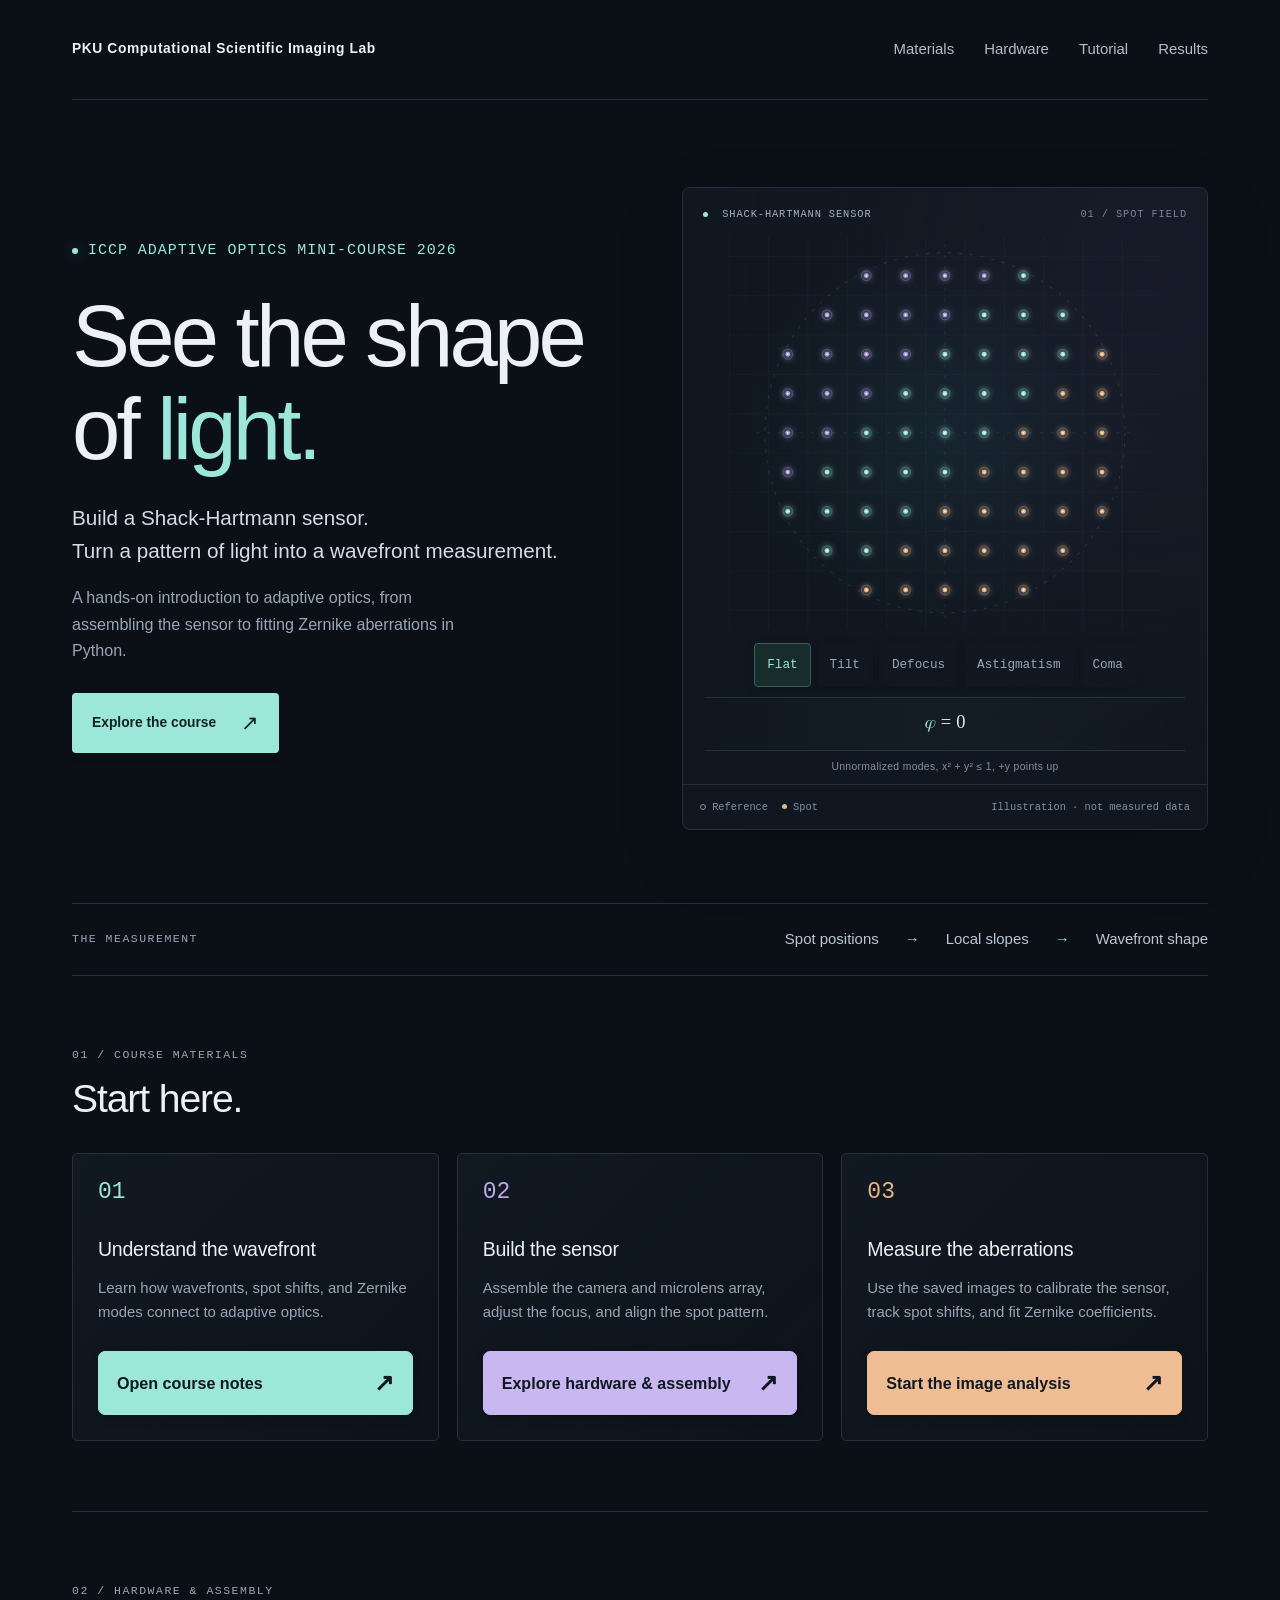
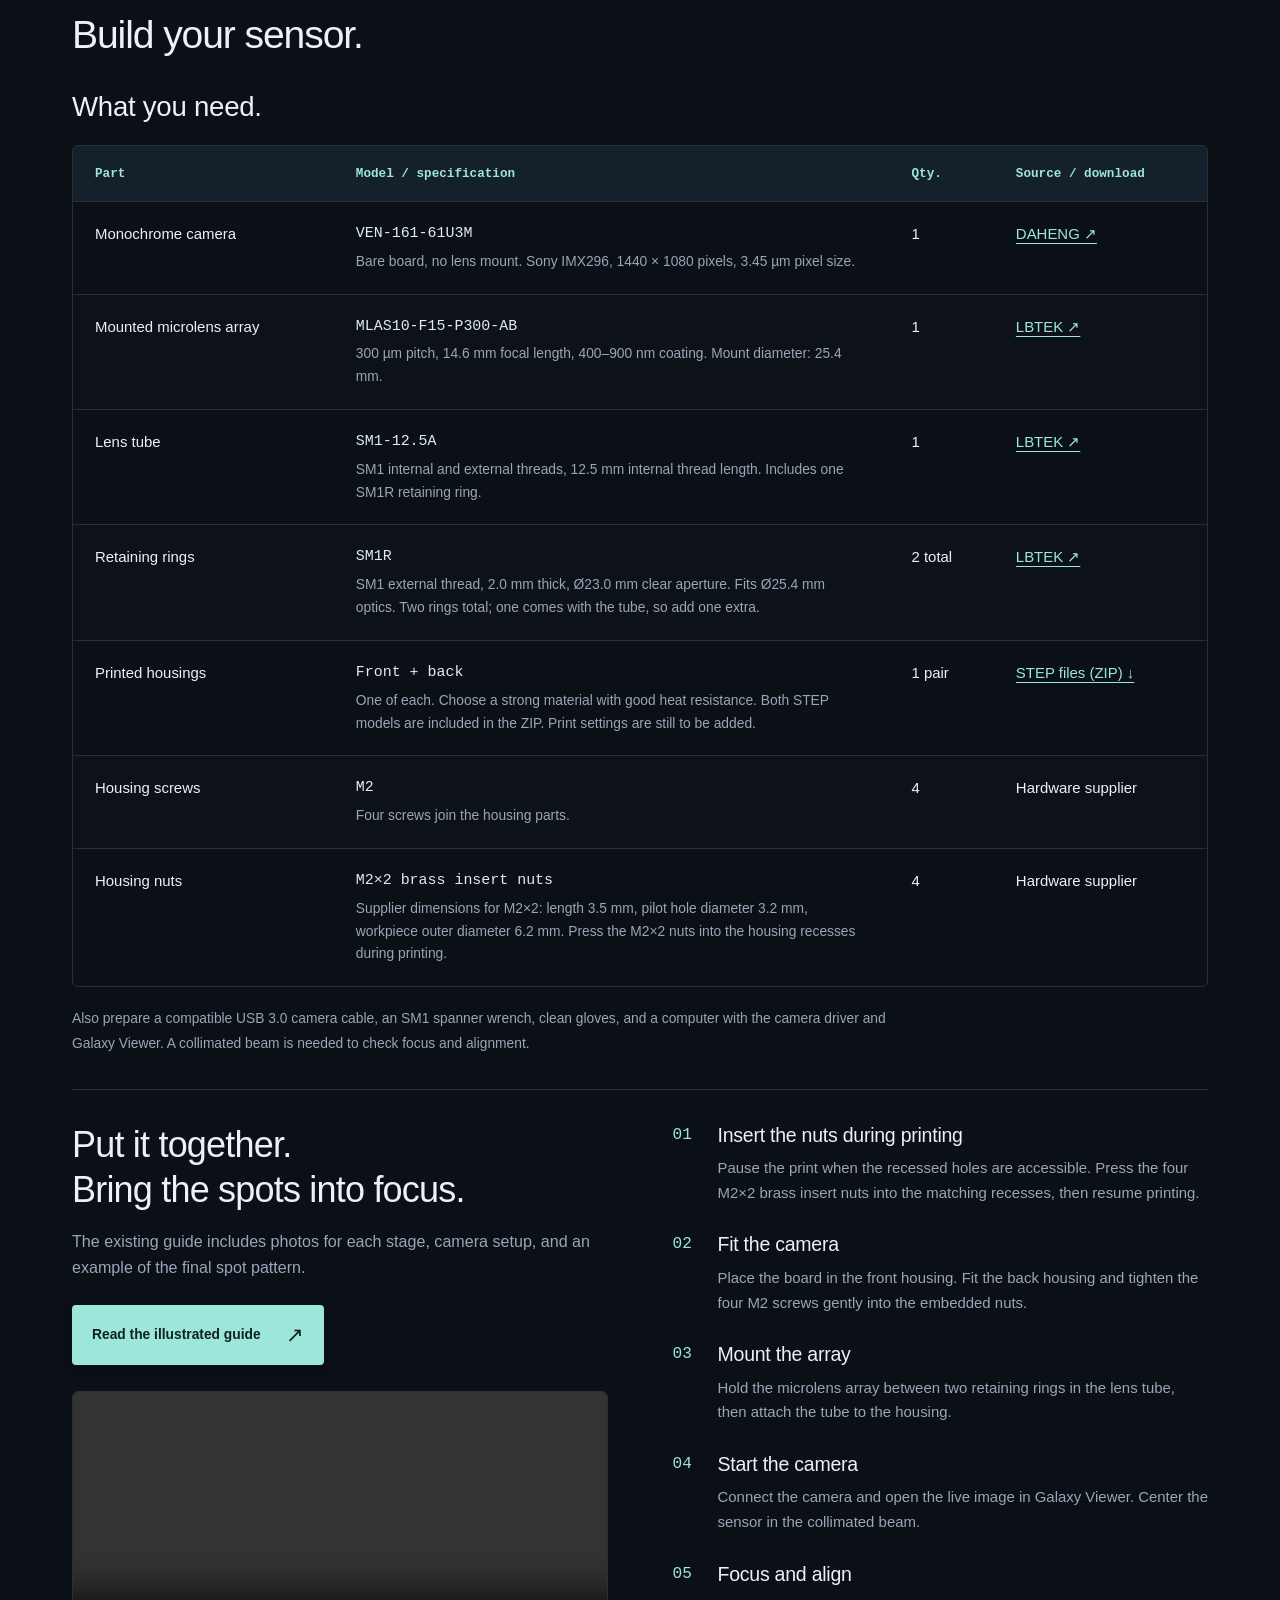
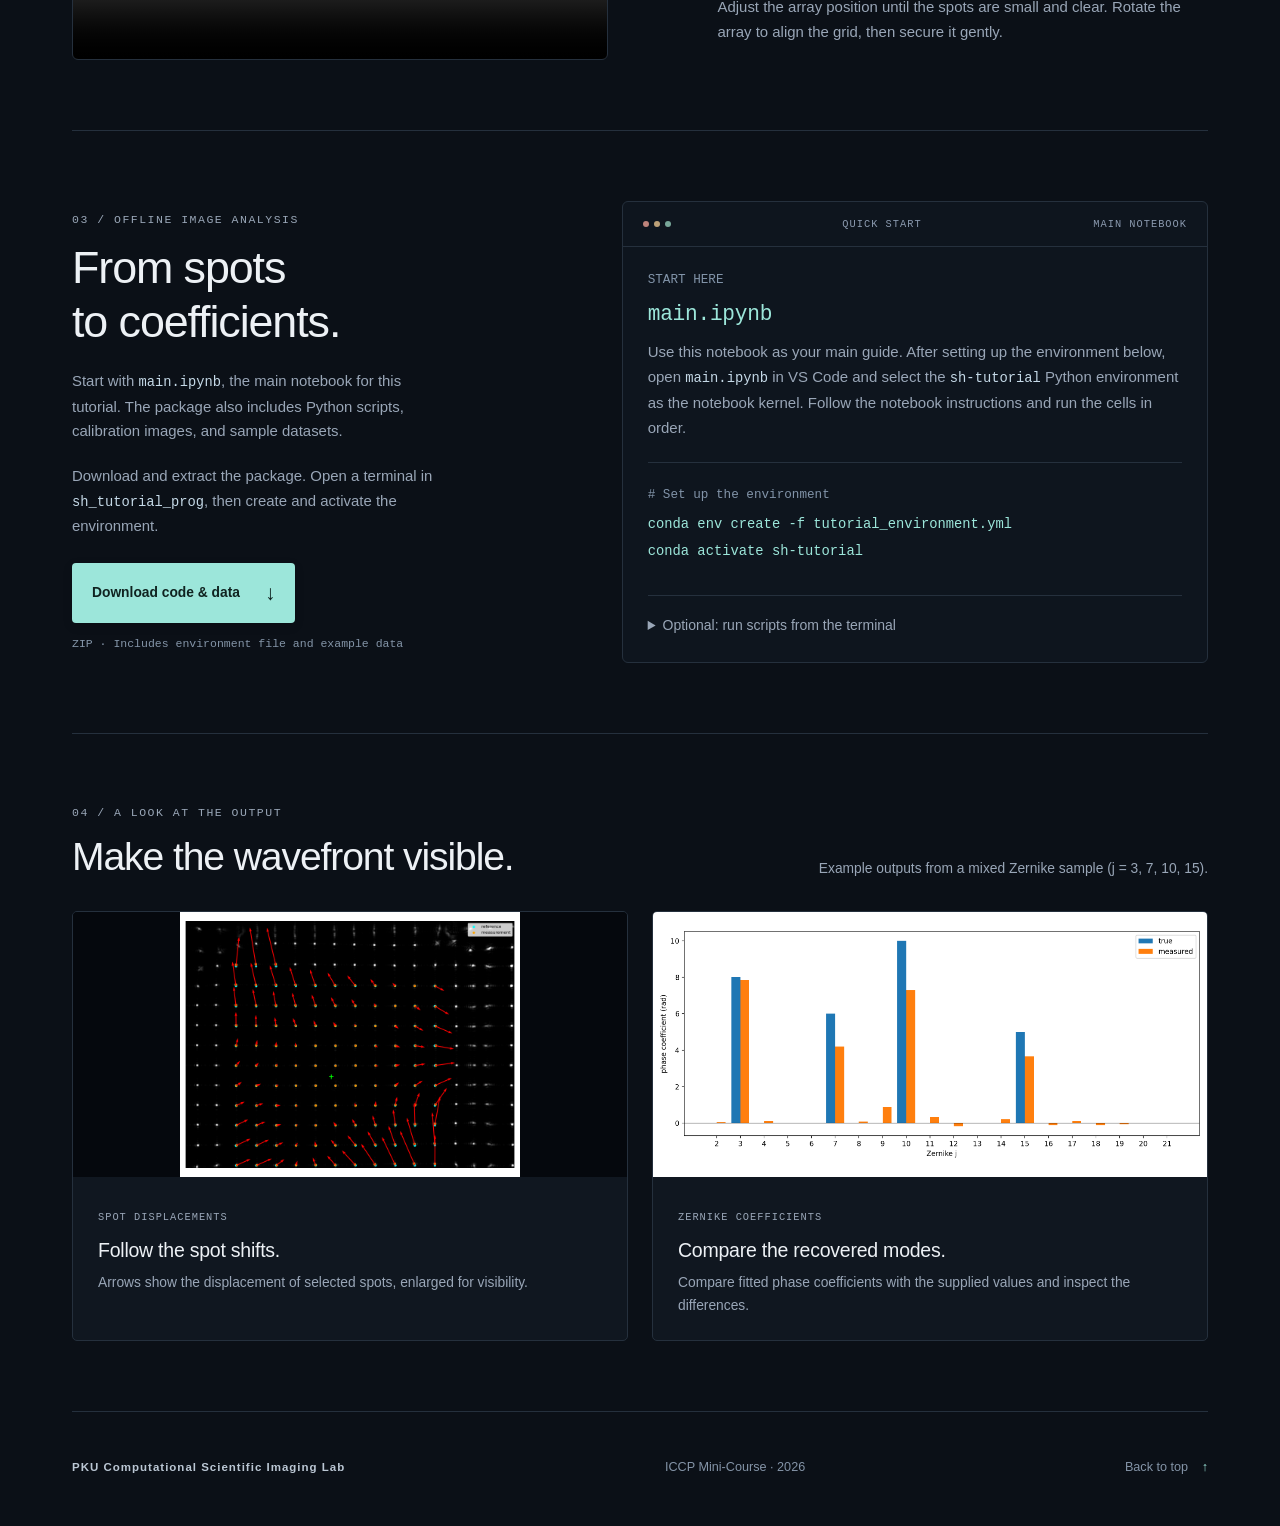
==== index.html @ 973e0f13 "Remove materials subtitle and card category labels" ====
<!doctype html>
<html lang="en">
<head>
  <meta charset="utf-8">
  <meta name="viewport" content="width=device-width, initial-scale=1">
  <meta name="description" content="Build a Shack-Hartmann sensor and learn to measure wavefront aberrations. Course notes, an assembly guide, and an offline Python tutorial for ICCP 2026.">
  <meta name="theme-color" content="#0b1017">
  <title>Adaptive Optics · ICCP Mini-Course 2026</title>
  <link rel="stylesheet" href="assets/style.css?v=20260923-notebook-first">
  <script src="assets/site.js" defer></script>
</head>
<body>
  <a class="skip-link" href="#main">Skip to content</a>
  <div class="page-shell">
    <header class="site-header">
      <a class="brand lab-brand" href="https://ai4scientificimaging.org/" target="_blank" rel="noopener" aria-label="PKU Computational Scientific Imaging Lab website"><span class="brand-name">PKU Computational Scientific Imaging Lab</span></a>
      <nav aria-label="Main navigation"><a href="#materials">Materials</a><a href="#hardware">Hardware</a><a href="#tutorial">Tutorial</a><a href="#results">Results</a></nav>
    </header>

    <main id="main">
      <section class="hero" aria-labelledby="hero-title">
        <div class="hero-copy">
          <p class="eyebrow"><span class="status-dot"></span> ICCP ADAPTIVE OPTICS MINI-COURSE 2026</p>
          <h1 id="hero-title">See the shape<br>of <span>light.</span></h1>
          <p class="hero-description">Build a Shack-Hartmann sensor.<br>Turn a pattern of light into a wavefront measurement.</p>
          <p class="hero-detail">A hands-on introduction to adaptive optics, from assembling the sensor to fitting Zernike aberrations in Python.</p>
          <div class="hero-actions"><a class="button primary" href="#materials">Explore the course <span aria-hidden="true">↗</span></a></div>
        </div>

        <figure class="sensor-panel">
          <div class="panel-top"><span><i class="tiny-dot"></i> SHACK-HARTMANN SENSOR</span><span class="panel-id">01 / SPOT FIELD</span></div>
          <svg id="spot-field" viewBox="0 0 480 390" role="img" aria-labelledby="field-title field-desc">
            <title id="field-title">Illustration of a Shack-Hartmann spot pattern</title>
            <desc id="field-desc">A regular reference grid with colored spots. Select a wavefront mode to see an illustrative change in spot position.</desc>
            <defs>
              <pattern id="grid" width="36" height="36" patternUnits="userSpaceOnUse" x="78" y="33"><path d="M 36 0 L 0 0 0 36" fill="none" stroke="#7f92b0" stroke-opacity=".08"/></pattern>
              <radialGradient id="field-glow"><stop stop-color="#29787c" stop-opacity=".13"/><stop offset="1" stop-color="#29787c" stop-opacity="0"/></radialGradient>
              <filter id="spot-glow" x="-200%" y="-200%" width="500%" height="500%"><feGaussianBlur stdDeviation="2.7"/></filter>
            </defs>
            <rect x="42" y="15" width="396" height="360" fill="url(#grid)"/>
            <ellipse cx="240" cy="195" rx="195" ry="180" fill="url(#field-glow)"/>
            <circle cx="240" cy="195" r="165" fill="none" stroke="#91a6bb" stroke-opacity=".16" stroke-dasharray="3 7"/>
            <path d="M 240 22 V 368 M 67 195 H 413" stroke="#91a6bb" stroke-opacity=".13" stroke-dasharray="3 7"/>
            <g id="reference-spots"></g><g id="measured-spots"></g>
          </svg>
          <noscript><p class="no-script">Enable JavaScript to explore the illustrated spot patterns.</p></noscript>
          <div class="sensor-controls" role="group" aria-label="Illustrated wavefront mode">
            <button type="button" data-mode="flat" aria-pressed="true">Flat</button>
            <button type="button" data-mode="tilt" aria-pressed="false">Tilt</button>
            <button type="button" data-mode="defocus" aria-pressed="false">Defocus</button>
            <button type="button" data-mode="astigmatism" aria-pressed="false">Astigmatism</button>
            <button type="button" data-mode="coma" aria-pressed="false">Coma</button>
          </div>
          <div id="mode-description" class="mode-description" aria-live="polite"><math xmlns="http://www.w3.org/1998/Math/MathML" display="block" aria-label="φ = 0"><mrow><mi class="equation-symbol">φ</mi><mo>=</mo><mn>0</mn></mrow></math></div>
          <p class="mode-convention">Unnormalized modes, x² + y² ≤ 1, +y points up</p>
          <figcaption><span><i class="legend-ring"></i> Reference <i class="legend-spot"></i> Spot</span><span>Illustration · not measured data</span></figcaption>
        </figure>
      </section>

      <div class="principle-strip"><span class="eyebrow">THE MEASUREMENT</span><p>Spot positions <span aria-hidden="true">→</span> Local slopes <span aria-hidden="true">→</span> Wavefront shape</p></div>

      <section class="section" id="materials" aria-labelledby="materials-title">
        <div class="section-heading"><div><p class="eyebrow">01 / COURSE MATERIALS</p><h2 id="materials-title">Start here.</h2></div></div>
        <div class="material-grid">
          <article class="material-card"><div class="card-top"><span class="step-number">01</span></div><h3>Understand the wavefront</h3><p>Learn how wavefronts, spot shifts, and Zernike modes connect to adaptive optics.</p><a class="card-link" href="Hartmann%20Sensor%20Course%20Notes.pdf" target="_blank" rel="noopener">Open course notes <span aria-hidden="true">↗</span></a></article>
          <article class="material-card"><div class="card-top"><span class="step-number">02</span></div><h3>Build the sensor</h3><p>Assemble the camera and microlens array, adjust the focus, and align the spot pattern.</p><a class="card-link" href="#hardware">Explore hardware &amp; assembly <span aria-hidden="true">↗</span></a></article>
          <article class="material-card"><div class="card-top"><span class="step-number">03</span></div><h3>Measure the aberrations</h3><p>Use the saved images to calibrate the sensor, track spot shifts, and fit Zernike coefficients.</p><a class="card-link" href="#tutorial">Start the image analysis <span aria-hidden="true">↗</span></a></article>
        </div>
      </section>

      <section class="section hardware-section" id="hardware" aria-labelledby="hardware-title">
        <div class="section-heading"><div><p class="eyebrow">02 / HARDWARE &amp; ASSEMBLY</p><h2 id="hardware-title">Build your sensor.</h2></div></div>

      <section class="hardware-subsection" id="parts" aria-labelledby="parts-title">
        <div class="section-heading"><div><h3 id="parts-title">What you need.</h3></div></div>
        <div class="parts-table-wrap" role="region" aria-label="Sensor parts list" tabindex="0">
          <table class="parts-table">
            <thead><tr><th scope="col">Part</th><th scope="col">Model / specification</th><th scope="col">Qty.</th><th scope="col">Source / download</th></tr></thead>
            <tbody>
              <tr><th scope="row">Monochrome camera</th><td><strong>VEN-161-61U3M</strong><span>Bare board, no lens mount. Sony IMX296, 1440 × 1080 pixels, 3.45 µm pixel size.</span></td><td>1</td><td><a href="https://en.daheng-imaging.com/show-93-2117-1.html" target="_blank" rel="noopener">DAHENG ↗</a></td></tr>
              <tr><th scope="row">Mounted microlens array</th><td><strong>MLAS10-F15-P300-AB</strong><span>300 µm pitch, 14.6 mm focal length, 400–900 nm coating. Mount diameter: 25.4 mm.</span></td><td>1</td><td><a href="https://en.lbtek.com/product/378" target="_blank" rel="noopener">LBTEK ↗</a></td></tr>
              <tr><th scope="row">Lens tube</th><td><strong>SM1-12.5A</strong><span>SM1 internal and external threads, 12.5 mm internal thread length. Includes one SM1R retaining ring.</span></td><td>1</td><td><a href="https://en.lbtek.com/product/221" target="_blank" rel="noopener">LBTEK ↗</a></td></tr>
              <tr><th scope="row">Retaining rings</th><td><strong>SM1R</strong><span>SM1 external thread, 2.0 mm thick, Ø23.0 mm clear aperture. Fits Ø25.4 mm optics. Two rings total; one comes with the tube, so add one extra.</span></td><td>2 total</td><td><a href="https://en.lbtek.com/product/135#SM1R" target="_blank" rel="noopener">LBTEK ↗</a></td></tr>
              <tr id="printed-parts"><th scope="row">Printed housings</th><td><strong>Front + back</strong><span>One of each. Choose a strong material with good heat resistance. Both STEP models are included in the ZIP. Print settings are still to be added.</span></td><td>1 pair</td><td><a href="downloads/camera-housing-step.zip" download>STEP files (ZIP) ↓</a></td></tr>
              <tr><th scope="row">Housing screws</th><td><strong>M2</strong><span>Four screws join the housing parts.</span></td><td>4</td><td>Hardware supplier</td></tr>
              <tr><th scope="row">Housing nuts</th><td><strong>M2×2 brass insert nuts</strong><span>Supplier dimensions for M2×2: length 3.5 mm, pilot hole diameter 3.2 mm, workpiece outer diameter 6.2 mm. Press the M2×2 nuts into the housing recesses during printing.</span></td><td>4</td><td>Hardware supplier</td></tr>
            </tbody>
          </table>
        </div>
        <p class="hardware-note">Also prepare a compatible USB 3.0 camera cable, an SM1 spanner wrench, clean gloves, and a computer with the camera driver and Galaxy Viewer. A collimated beam is needed to check focus and alignment.</p>
      </section>

<section class="hardware-subsection assembly-section" id="assembly" aria-labelledby="assembly-title">
        <div><h3 id="assembly-title">Put it together.<br>Bring the spots into focus.</h3><p class="hardware-lead">The existing guide includes photos for each stage, camera setup, and an example of the final spot pattern.</p><a class="button primary" href="Assembly%20Guide%20for%20the%20Hartmann%20Sensor.pdf" target="_blank" rel="noopener">Read the illustrated guide <span aria-hidden="true">↗</span></a>
          <figure class="assembly-video">
            <video controls playsinline preload="metadata" aria-label="Camera housing assembly video">
              <source src="assets/assembly.mp4" type="video/mp4">
              Your browser does not support embedded video.
            </video>
          </figure>
        </div>
        <ol class="assembly-steps">
          <li><h4>Insert the nuts during printing</h4><p>Pause the print when the recessed holes are accessible. Press the four M2×2 brass insert nuts into the matching recesses, then resume printing.</p></li>
          <li><h4>Fit the camera</h4><p>Place the board in the front housing. Fit the back housing and tighten the four M2 screws gently into the embedded nuts.</p></li>
          <li><h4>Mount the array</h4><p>Hold the microlens array between two retaining rings in the lens tube, then attach the tube to the housing.</p></li>
          <li><h4>Start the camera</h4><p>Connect the camera and open the live image in Galaxy Viewer. Center the sensor in the collimated beam.</p></li>
          <li><h4>Focus and align</h4><p>Adjust the array position until the spots are small and clear. Rotate the array to align the grid, then secure it gently.</p></li>
        </ol>
      </section>
      </section>

      <section class="section tutorial-section" id="tutorial" aria-labelledby="tutorial-title">
        <div class="tutorial-copy"><p class="eyebrow">03 / OFFLINE IMAGE ANALYSIS</p><h2 id="tutorial-title">From spots<br>to coefficients.</h2><p>Start with <code>main.ipynb</code>, the main notebook for this tutorial. The package also includes Python scripts, calibration images, and sample datasets.</p><p>Download and extract the package. Open a terminal in <code>sh_tutorial_prog</code>, then create and activate the environment.</p><a class="button primary" href="downloads/sh-tutorial.zip" download>Download code &amp; data <span aria-hidden="true">↓</span></a><p class="download-note">ZIP · Includes environment file and example data</p></div>
        <div class="terminal">
          <div class="terminal-header"><span class="terminal-dots" aria-hidden="true"><i></i><i></i><i></i></span><span>QUICK START</span><span>MAIN NOTEBOOK</span></div>
          <div class="terminal-body">
            <div class="notebook-start"><p class="code-comment">START HERE</p><h3><code>main.ipynb</code></h3><p>Use this notebook as your main guide. After setting up the environment below, open <code>main.ipynb</code> in VS Code and select the <code>sh-tutorial</code> Python environment as the notebook kernel. Follow the notebook instructions and run the cells in order.</p></div>
            <p class="code-comment"># Set up the environment</p><pre><code>conda env create -f tutorial_environment.yml
conda activate sh-tutorial</code></pre>
            <details class="script-alternative"><summary>Optional: run scripts from the terminal</summary><p class="code-comment"># Calibrate the sensor</p><pre><code>python calibration.py</code></pre><p class="code-comment"># Analyze the first dataset</p><pre><code>python analyze_zernike.py --group first_10_zernike</code></pre></details>
          </div>
        </div>
      </section>

      <section class="section" id="results" aria-labelledby="results-title">
        <div class="section-heading"><div><p class="eyebrow">04 / A LOOK AT THE OUTPUT</p><h2 id="results-title">Make the wavefront visible.</h2></div><p>Example outputs from a mixed Zernike sample (j = 3, 7, 10, 15).</p></div>
        <div class="result-grid">
          <a class="result-card" href="sh_tutorial_prog/results/zernike_mixed_zernike_20260709_110737/sample_02_j03+j07+j10+j15/spot_displacements_gate.png" target="_blank" rel="noopener" aria-label="Open full-size mixed Zernike spot displacement plot"><figure><div class="result-image"><img src="sh_tutorial_prog/results/zernike_mixed_zernike_20260709_110737/sample_02_j03+j07+j10+j15/spot_displacements_gate.png" alt="Mixed Zernike sample (j = 3, 7, 10, 15) with reference and measured spot positions and displacement arrows" width="1800" height="1400" loading="lazy"></div><figcaption><span class="file-tag">SPOT DISPLACEMENTS</span><h3>Follow the spot shifts.</h3><p>Arrows show the displacement of selected spots, enlarged for visibility.</p></figcaption></figure></a>
          <a class="result-card" href="sh_tutorial_prog/results/zernike_mixed_zernike_20260709_110737/sample_02_j03+j07+j10+j15/true_vs_measured_zernike.png" target="_blank" rel="noopener" aria-label="Open full-size Zernike coefficient comparison"><figure><div class="result-image"><img class="coefficient-image" src="sh_tutorial_prog/results/zernike_mixed_zernike_20260709_110737/sample_02_j03+j07+j10+j15/true_vs_measured_zernike.png" alt="Bar chart comparing the true and measured phase coefficients for the mixed Zernike sample (j = 3, 7, 10, 15)" loading="lazy"></div><figcaption><span class="file-tag">ZERNIKE COEFFICIENTS</span><h3>Compare the recovered modes.</h3><p>Compare fitted phase coefficients with the supplied values and inspect the differences.</p></figcaption></figure></a>
        </div>
      </section>
    </main>
    <footer><a class="brand footer-brand" href="https://ai4scientificimaging.org/" target="_blank" rel="noopener">PKU Computational Scientific Imaging Lab</a><p>ICCP Mini-Course · 2026</p><a href="#main">Back to top <span aria-hidden="true">↑</span></a></footer>
  </div>
</body>
</html>
---- assets/style.css ----
@charset "UTF-8";
:root{color-scheme:dark;--bg:#0b1017;--panel:#101720;--text:#edf1f5;--muted:#99a6b7;--line:#25303d;--accent:#9ce6da;--warm:#e7b284;--mono:Consolas,"Liberation Mono",monospace}
*{box-sizing:border-box}html{scroll-behavior:smooth;scroll-padding-top:30px}body{margin:0;background:var(--bg);color:var(--text);font-family:Inter,"Segoe UI",Arial,sans-serif;font-size:17.25px;line-height:1.65;-webkit-font-smoothing:antialiased}a{color:inherit;text-decoration:none}button{font:inherit}a,button{-webkit-tap-highlight-color:transparent}a:focus-visible,button:focus-visible{outline:2px solid var(--accent);outline-offset:6px}a:hover{color:var(--accent)}p,h1,h2,h3,figure{margin:0}img{display:block;max-width:100%}.page-shell{max-width:1220px;padding:0 42px;margin:auto}.skip-link{position:absolute;top:-90px;left:20px;background:var(--accent);color:var(--bg);padding:10px 18px;z-index:10}.skip-link:focus{top:10px}.site-header{min-height:100px;display:flex;align-items:center;justify-content:space-between;border-bottom:1px solid var(--line);gap:25px}.brand{display:inline-flex;gap:12px;align-items:center;font-size:13.8px;font-weight:650;letter-spacing:1.5px}.brand-mark{font-size:33.35px;line-height:1;color:var(--accent);font-weight:400}.brand-year{color:var(--muted);font-weight:400}.site-header nav{display:flex;gap:30px;font-size:14.95px;color:#b4becb}.hero{display:grid;grid-template-columns:1.05fr 1fr;align-items:center;gap:58px;padding:87px 0 73px}.eyebrow{font:11.5px/1.6 var(--mono);letter-spacing:1.5px;color:var(--muted)}.hero .eyebrow{display:flex;gap:10px;align-items:center;color:var(--accent);letter-spacing:1px;font-size:14.95px}.status-dot,.tiny-dot{display:inline-block;border-radius:50%;background:var(--accent);width:6px;height:6px;flex-shrink:0}.status-dot{box-shadow:0 0 14px #9ce6da55}h1{font-size:clamp(55.2px,6.79vw,89.7px);line-height:1.07;font-weight:480;letter-spacing:-3.8px;margin:26px 0}h1 span{color:var(--accent)}.hero-description{font-size:20.7px;line-height:1.6;color:#d4dce6}.hero-detail{color:var(--muted);max-width:400px;margin-top:17px;font-size:16.1px}.hero-actions{display:flex;gap:25px;align-items:center;margin:29px 0 25px;flex-wrap:wrap}.button{display:inline-flex;align-items:center;justify-content:center;gap:25px;padding:12px 19px;font-size:13.8px;font-weight:650;border:1px solid transparent;border-radius:4px;transition:background .2s,color .2s}.button.primary{background:var(--accent);color:#102320}.button.primary:hover{background:#c3fff2;color:#102320}.button span{font-size:20.7px;font-weight:400}.text-link{font-size:13.8px}.text-link span{margin-left:10px}.hero-tags{display:flex;gap:17px;color:#8998aa;font:11.5px var(--mono)}.hero-tags span+span:before{content:"/";color:#415164;margin-right:17px}.sensor-panel{min-width:0;border:1px solid var(--line);border-radius:8px;background:radial-gradient(ellipse at 90% 15%,#27213955,transparent 65%),var(--panel);overflow:hidden;box-shadow:0 24px 70px #00000020}.panel-top{display:flex;justify-content:space-between;gap:10px;font:10.35px var(--mono);letter-spacing:.9px;color:#a4b3c5;padding:20px 20px 0}.tiny-dot{width:5px;height:5px;margin-right:7px}.panel-id{color:#77869b}#spot-field{display:block;width:100%;height:auto}.sensor-controls{display:flex;gap:4px;justify-content:center;margin-top:-3px}.sensor-controls button{border:1px solid transparent;border-radius:4px;color:#97a8bb;background:none;font:12.65px var(--mono);padding:7px 18px;cursor:pointer}.sensor-controls button:hover{color:var(--text);background:#ffffff08}.sensor-controls button[aria-pressed="true"]{color:var(--accent);border-color:#3a5e5b;background:#182c2c}.mode-description{font-size:12.65px;min-height:49px;text-align:center;color:var(--muted);padding:13px 14px}.sensor-panel>figcaption{display:flex;justify-content:space-between;gap:12px;border-top:1px solid var(--line);padding:14px 17px;font:10.35px/1.6 var(--mono);color:#8292a6}.sensor-panel>figcaption>span:first-child{display:flex;align-items:center;gap:6px}.legend-ring{width:6px;height:6px;border:1px solid #8596a7;border-radius:50%;display:inline-block}.legend-spot{width:5px;height:5px;background:var(--warm);border-radius:50%;margin-left:8px;display:inline-block}.no-script{padding:15px;color:var(--muted);font-size:13.8px}.principle-strip{border-block:1px solid var(--line);display:flex;align-items:center;justify-content:space-between;padding:23px 0;gap:20px}.principle-strip p{display:flex;gap:26px;font-size:14.95px;color:#bac6d4}.principle-strip p span{color:var(--accent)}.section{padding:70px 0;border-bottom:1px solid var(--line)}.section-heading{display:flex;justify-content:space-between;gap:30px;align-items:flex-end;margin-bottom:30px}h2{font-size:39.1px;font-weight:480;letter-spacing:-1.1px;line-height:1.2;margin-top:12px}.section-heading>p{font-size:13.8px;color:var(--muted)}.material-grid{display:grid;grid-template-columns:repeat(3,1fr);gap:18px}.material-card{padding:25px;border:1px solid var(--line);border-radius:5px;background:linear-gradient(135deg,#141d27aa,#10172055);display:flex;flex-direction:column;transition:border-color .2s}.material-card:hover{border-color:#526b77}.card-top{display:flex;justify-content:space-between;align-items:center;margin-bottom:31px}.step-number{font:23px var(--mono);color:var(--accent)}.material-card:nth-child(2) .step-number{color:#bda9e9}.material-card:nth-child(3) .step-number{color:var(--warm)}.file-tag{font:10.35px/1.6 var(--mono);letter-spacing:1px;color:var(--muted)}h3{font-size:19.55px;font-weight:500;line-height:1.35;letter-spacing:-.25px}.material-card p{font-size:14.95px;color:var(--muted);margin:13px 0 26px}.card-link{display:flex;justify-content:space-between;gap:12px;font-size:13.8px;margin-top:auto;padding-top:18px;border-top:1px solid var(--line)}.card-link span{color:var(--accent)}.tutorial-section{display:grid;grid-template-columns:.9fr 1.1fr;gap:70px;align-items:center}.tutorial-copy h2{font-size:44.85px}.tutorial-copy>p:not(.eyebrow):not(.download-note){color:var(--muted);font-size:14.95px;margin:20px 0;max-width:365px}code{font-family:var(--mono);font-size:.92em;color:#c5d9e7}.tutorial-copy .button{margin-top:4px}.download-note{font:11.5px/1.5 var(--mono);color:#8495a8;margin-top:12px}.resource-links{display:flex;flex-wrap:wrap;gap:9px 20px;font-size:12.65px;margin-top:23px}.resource-links span{color:var(--accent);margin-left:3px}.terminal{border:1px solid var(--line);background:#0e151e;border-radius:6px;overflow:hidden;min-width:0}.terminal-header{display:flex;align-items:center;justify-content:space-between;gap:12px;padding:16px 20px;border-bottom:1px solid var(--line);color:#8b9aaf;font:10.35px var(--mono);letter-spacing:1px}.terminal-dots{display:flex;gap:5px}.terminal-dots i{width:6px;height:6px;border-radius:50%;background:#526576}.terminal-dots i:first-child{background:#bd837b}.terminal-dots i:nth-child(2){background:#bca077}.terminal-dots i:last-child{background:#77a699}.terminal-body{padding:25px}.code-comment{font:12.65px var(--mono);color:#8294a9;margin-bottom:10px}pre{margin:0 0 26px;max-width:100%;overflow-x:auto;font-size:13.8px;line-height:1.9;padding-bottom:4px}pre code{color:var(--accent);font-size:inherit}.terminal-note{display:flex;gap:13px;border-top:1px solid var(--line);padding-top:20px;color:#90a1b5;font-size:13.8px}.terminal-note>span{color:var(--warm)}.result-grid{display:grid;grid-template-columns:1fr 1fr;gap:24px}.result-card{border:1px solid var(--line);border-radius:5px;overflow:hidden;background:var(--panel)}.result-image{display:flex;align-items:center;justify-content:center;height:265px;background:#05080d;overflow:hidden}.result-card img{width:100%;height:100%;object-fit:contain}.result-image:has(.coefficient-image){background:#fff}.result-card figcaption{padding:23px 25px}.result-card h3{margin-top:8px}.result-card p{margin-top:9px;font-size:13.8px;color:var(--muted)}footer{display:flex;justify-content:space-between;align-items:center;gap:25px;min-height:110px;color:#8494a7;font-size:12.65px}.footer-brand{font-size:11.5px;letter-spacing:1px;color:#bbc7d4}.footer-brand .brand-mark{font-size:27.6px}footer>a:last-child span{color:var(--accent);margin-left:10px}
.sensor-controls{flex-wrap:wrap;padding:0 12px;gap:6px}
.sensor-controls button{min-height:44px;padding:8px 12px}
.mode-description{min-height:68px}
/* Prominent course-material actions; retain native link navigation. */
.material-card{--action-bg:var(--accent)}
.material-card:nth-child(2){--action-bg:#c9b7f1}
.material-card:nth-child(3){--action-bg:#efbd94}
.material-card .card-link{
  display:flex;align-items:center;justify-content:space-between;
  width:100%;min-height:52px;margin-top:auto;padding:14px 18px;
  border:1px solid var(--action-bg);border-radius:7px;
  background:var(--action-bg);color:#101720;
  font-size:16.1px;font-weight:700;line-height:1.4;
  box-shadow:0 3px 10px #00000026;
  transition:transform .2s,filter .2s,box-shadow .2s;
}
.material-card .card-link span{color:inherit;font-size:24.15px;flex-shrink:0}
.material-card .card-link:hover{
  color:#101720;filter:brightness(1.1);transform:translateY(-2px);
  box-shadow:0 6px 18px #00000040;
}
.material-card .card-link:focus-visible{outline:3px solid #fff;outline-offset:4px}
.material-card .card-link:active{transform:translateY(0);filter:brightness(.96)}
@media(min-width:1450px){.hero{padding:100px 0 85px}}
@media(max-width:1000px){.page-shell{padding:0 28px}.hero{gap:28px;padding:65px 0}.panel-id{display:none}.hero .eyebrow{font-size:13.8px}h1{letter-spacing:-2.5px}.hero-description{font-size:18.4px}.hero-actions{gap:18px}.tutorial-section{gap:35px}.material-card{padding:20px}.material-card h3{font-size:18.4px}.sensor-panel>figcaption{flex-direction:column;gap:6px}.principle-strip p{gap:15px}}
@media(max-width:740px){.page-shell{padding:0 22px}.site-header{min-height:88px;flex-wrap:wrap;justify-content:center;padding:20px 0;gap:14px}.brand{font-size:12.65px}.site-header nav{font-size:13.8px;gap:28px}.hero{grid-template-columns:1fr;gap:40px;padding:50px 0 38px}.hero-copy{max-width:520px}h1{font-size:71.3px}.hero-detail{max-width:430px}.sensor-panel{width:100%;max-width:490px;justify-self:center}.panel-id{display:block}.sensor-panel>figcaption{flex-direction:row;flex-wrap:wrap}.principle-strip{align-items:flex-start;flex-direction:column;gap:10px}.principle-strip p{gap:12px;font-size:12.65px;flex-wrap:wrap}.section{padding:43px 0}.section-heading{align-items:flex-start;flex-direction:column;gap:14px;margin-bottom:25px}.section-heading>p br{display:none}h2{font-size:34.5px}.material-grid{grid-template-columns:1fr;gap:13px}.card-top{margin-bottom:18px}.material-card{padding:23px}.material-card h3{font-size:21.85px}.material-card p{margin-bottom:20px}.tutorial-section{grid-template-columns:1fr;gap:28px}.tutorial-copy h2{font-size:40.25px}.tutorial-copy>p:not(.eyebrow):not(.download-note){max-width:none}.terminal-body{padding:20px}.result-grid{grid-template-columns:1fr;gap:20px}.result-image{height:auto;min-height:190px}.result-card img{height:auto;max-height:360px}.result-card .coefficient-image{padding:10px 0}footer{flex-wrap:wrap;padding:27px 0;gap:15px}footer p{order:3;width:100%;font-size:11.5px}.hero-tags{font-size:10.35px;gap:12px}.hero-tags span+span:before{margin-right:12px}}
#measured-spots > g{transition:transform 800ms cubic-bezier(.4,0,.2,1)}
@media(prefers-reduced-motion:reduce){html{scroll-behavior:auto}*,*::before,*::after{transition:none!important}}

.site-header .lab-brand{max-width:100%;letter-spacing:.6px}
.lab-brand .brand-name{min-width:0;line-height:1.5}
.lab-brand .brand-mark,.lab-brand .brand-year{flex-shrink:0}

.mode-description{
  display:flex;align-items:center;justify-content:center;
  min-height:54px;margin:10px 22px 7px;padding:10px 14px;
  border-block:1px solid #9ce6da20;
  background:linear-gradient(90deg,transparent,#9ce6da06,transparent);
  color:#e1eaf3;
}
.mode-description math{font-family:"Cambria Math","STIX Two Math",math;font-size:18.4px;margin:0}
.mode-description .equation-symbol{color:var(--accent)}
.mode-convention{font-size:10.35px;letter-spacing:.35px;color:#8292a6;text-align:center;padding:0 14px 9px}
@media(max-width:1000px){.mode-description{margin-inline:14px;padding-inline:8px}.mode-description math{font-size:17.25px}}

/* Hardware and assembly section */
.hardware-lead{max-width:610px;color:var(--muted);font-size:16.1px;margin:16px 0 24px}
.parts-table-wrap{overflow-x:auto;border:1px solid var(--line);border-radius:6px}
.parts-table{width:100%;border-collapse:collapse;text-align:left;font-size:14.95px}
.parts-table th,.parts-table td{padding:20px 22px;border-bottom:1px solid var(--line);vertical-align:top}
.parts-table thead{background:#14212a;color:var(--accent);font:12.65px var(--mono)}
.parts-table tbody th{width:23%;font-weight:500}
.parts-table td:nth-child(2){width:49%}
.parts-table td:nth-child(3){white-space:nowrap}
.parts-table td strong{display:block;font:14.95px/1.6 var(--mono);color:#e1eaf3}
.parts-table td span{display:block;margin-top:5px;color:var(--muted);font-size:13.8px}
.parts-table td a{color:var(--accent);text-decoration:underline;text-underline-offset:4px}
.parts-table tbody tr:last-child>*{border-bottom:0}
.parts-table tbody tr:nth-child(even){background:#ffffff02}
.hardware-note{font-size:13.8px;line-height:1.8;color:var(--muted);margin-top:20px;max-width:860px}
.assembly-section{display:grid;grid-template-columns:1fr 1fr;gap:65px}
.assembly-steps{list-style:none;counter-reset:assembly;margin:0;padding:0}
.assembly-steps li{counter-increment:assembly;position:relative;padding:0 0 26px 45px}
.assembly-steps li:last-child{padding-bottom:0}
.assembly-steps li::before{content:"0" counter(assembly);position:absolute;left:0;top:0;color:var(--accent);font:16.1px/1.7 var(--mono)}
.assembly-steps p{color:var(--muted);font-size:14.95px;margin-top:8px}
@media(max-width:740px){.parts-table{min-width:650px}.parts-table th,.parts-table td{padding:16px}.assembly-section{grid-template-columns:1fr;gap:24px}}

.hardware-resources{margin:0 0 30px;font-size:14.95px}
.hardware-subsection+.hardware-subsection{border-top:1px solid var(--line);margin-top:32px;padding-top:32px}
.hardware-subsection .section-heading{margin-bottom:20px}
.hardware-subsection .section-heading h3,.hardware-subsection.assembly-section h3{font-size:27.6px;font-weight:480;line-height:1.3}
.hardware-subsection h4{font-size:19.55px;font-weight:500;line-height:1.35;letter-spacing:-.25px;margin:0}
@media(max-width:740px){.site-header nav{flex-wrap:wrap;justify-content:center;gap:12px 22px}}

/* Assembly video fits the existing left column. */
.assembly-section>div,.assembly-steps{min-width:0}
.assembly-video{margin-top:26px}
.assembly-video video{display:block;width:100%;max-height:420px;background:#05080d;border:1px solid var(--line);border-radius:6px}
@media(max-width:1000px){.site-header{flex-wrap:wrap;padding-block:22px}.hero{gap:26px}.hero .eyebrow{flex-wrap:wrap}}
@media(max-width:740px){h1{font-size:clamp(48px,13vw,71px)}.hero-tags{flex-wrap:wrap}.panel-top{flex-wrap:wrap}.assembly-video video{max-height:none}}

/* Consistent button feedback across course actions and mode controls. */
.button,.sensor-controls button{
  box-shadow:0 3px 10px #00000026;
  transition:transform .2s,filter .2s,box-shadow .2s,background .2s,color .2s;
}
.button:hover,.sensor-controls button:hover{
  transform:translateY(-2px);filter:brightness(1.1);
  box-shadow:0 6px 18px #00000040;
}
.button:active,.sensor-controls button:active{transform:translateY(0);filter:brightness(.96)}
@media(prefers-reduced-motion:reduce){
  .button:hover,.sensor-controls button:hover,.material-card .card-link:hover{transform:none}
}

/* Each result card is one native link, including its caption and padding. */
a.result-card{display:block;min-width:0;color:var(--text);cursor:zoom-in;transition:border-color .2s,box-shadow .2s,background .2s}
a.result-card:hover,a.result-card:focus-visible{
  color:var(--text);border-color:#9ce6da;background:#14232b;
  box-shadow:0 0 0 2px #9ce6da99,0 0 24px #9ce6da30;
}
a.result-card:focus-visible{outline:2px solid var(--accent);outline-offset:5px}

#assembly-title{font-size:36px;line-height:1.25;letter-spacing:-.8px}
@media(max-width:740px){#assembly-title{font-size:30px}}

.notebook-start{margin-bottom:24px;padding-bottom:22px;border-bottom:1px solid var(--line)}
.notebook-start h3{margin-bottom:12px;font-size:23px}
.notebook-start h3 code{color:var(--accent)}
.notebook-start>p:last-child{font-size:15px;color:var(--muted)}
.script-alternative{border-top:1px solid var(--line);padding-top:18px}
.script-alternative summary{cursor:pointer;color:var(--muted);font-size:14px}
.script-alternative summary:hover{color:var(--accent)}
.script-alternative summary:focus-visible{outline:2px solid var(--accent);outline-offset:4px}
.script-alternative[open] summary{margin-bottom:22px}
.script-alternative pre:last-child{margin-bottom:0}
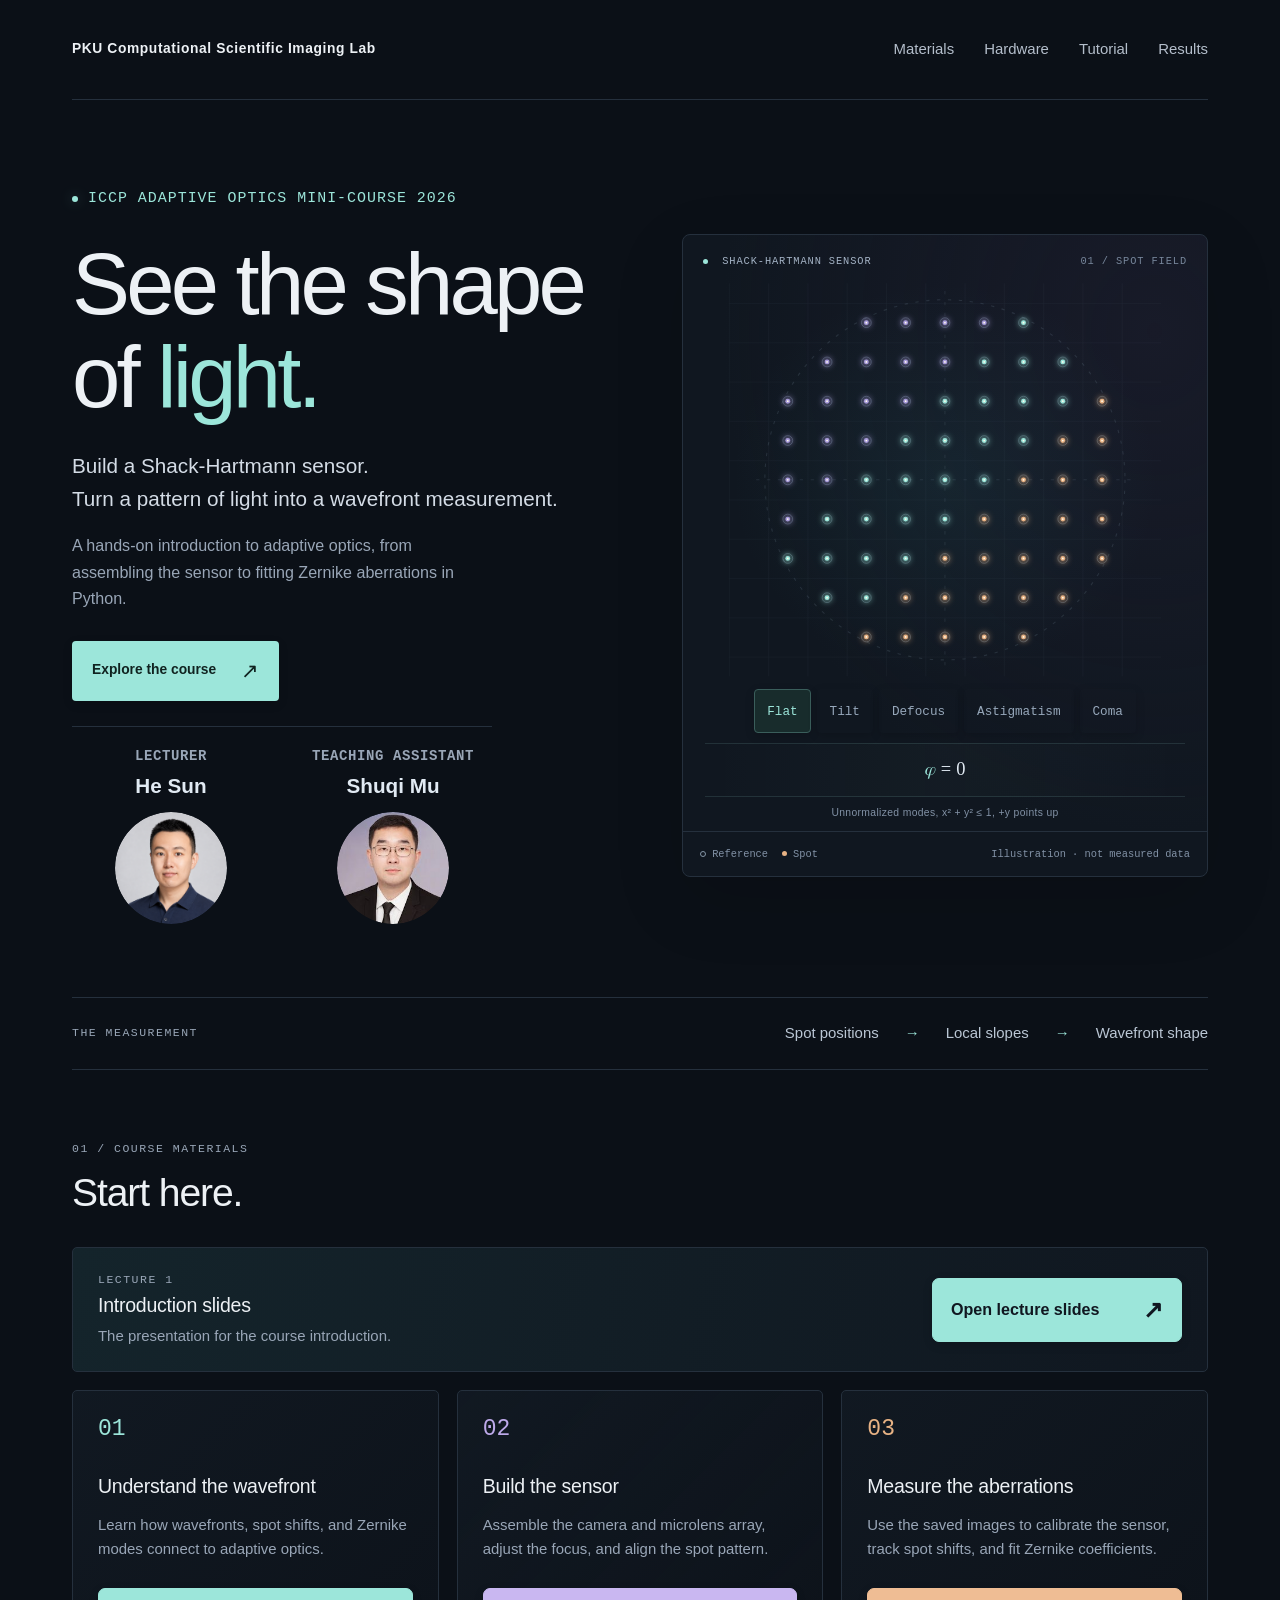
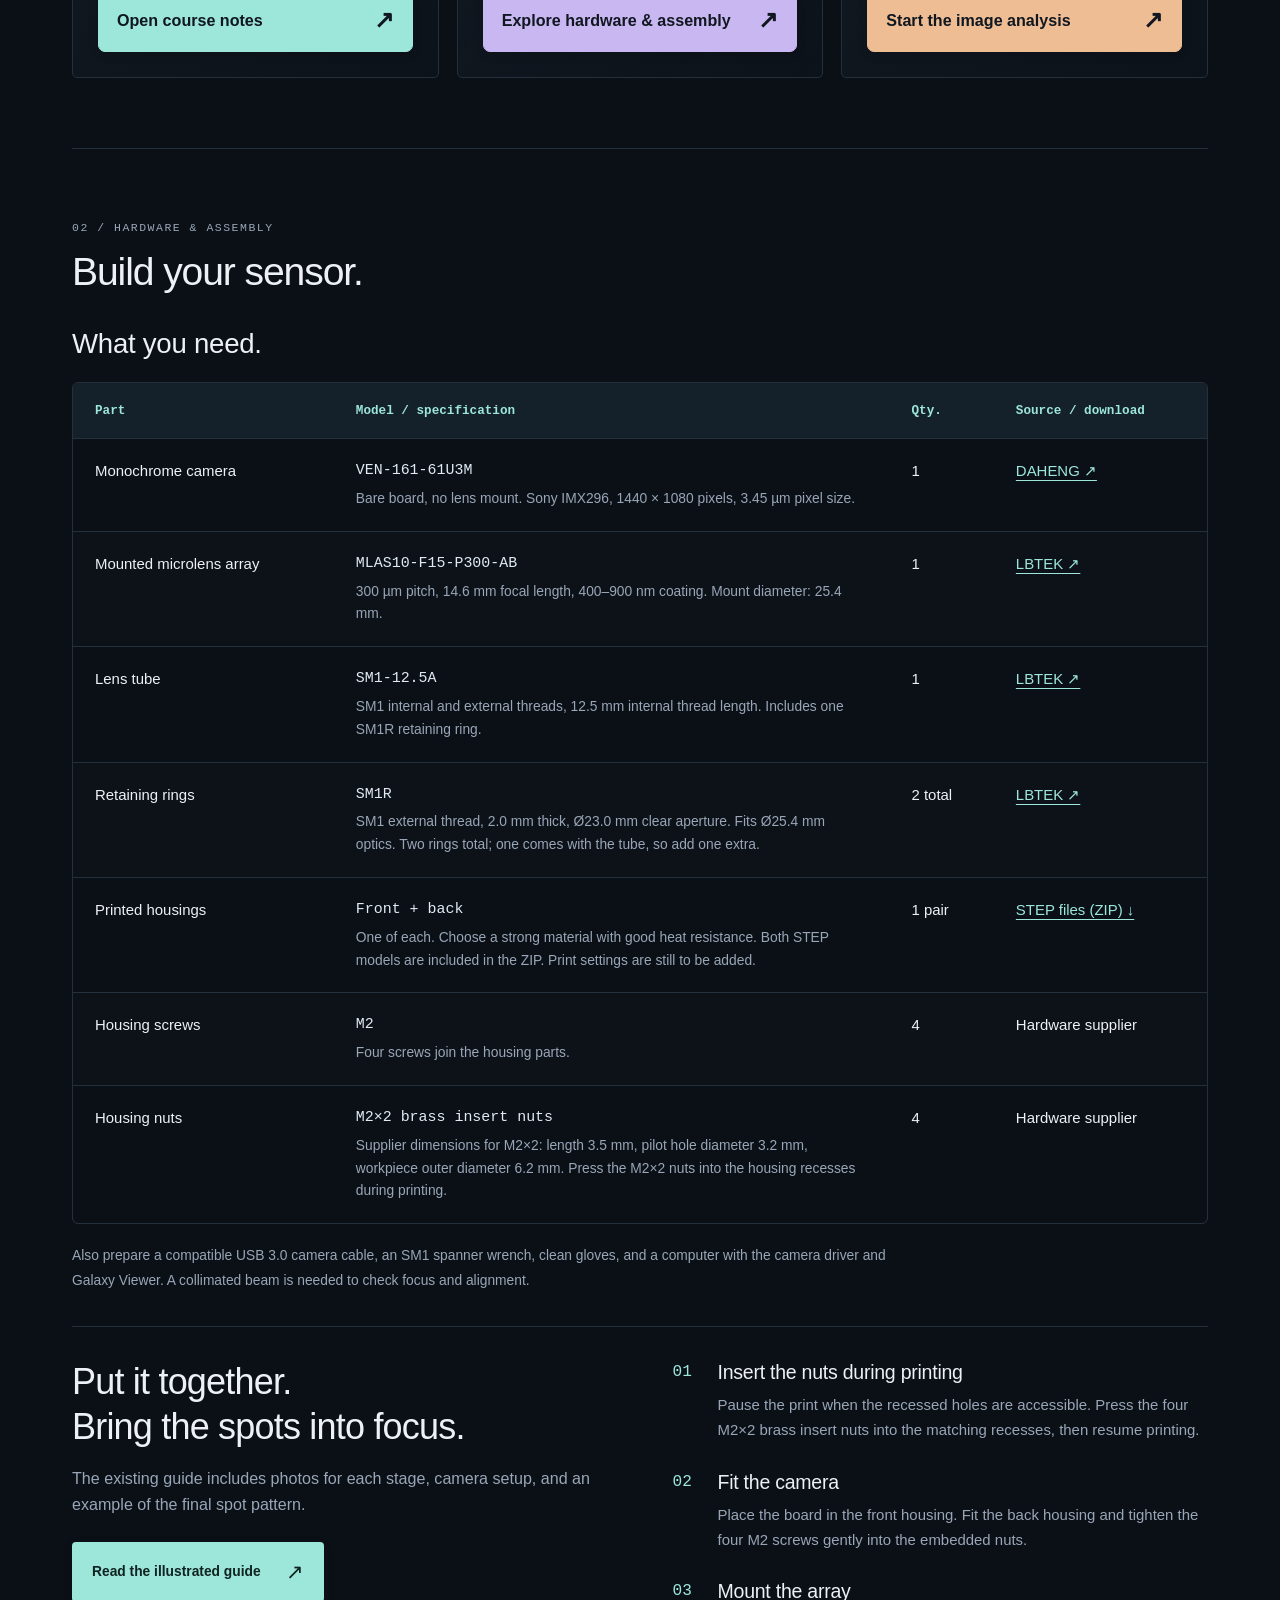
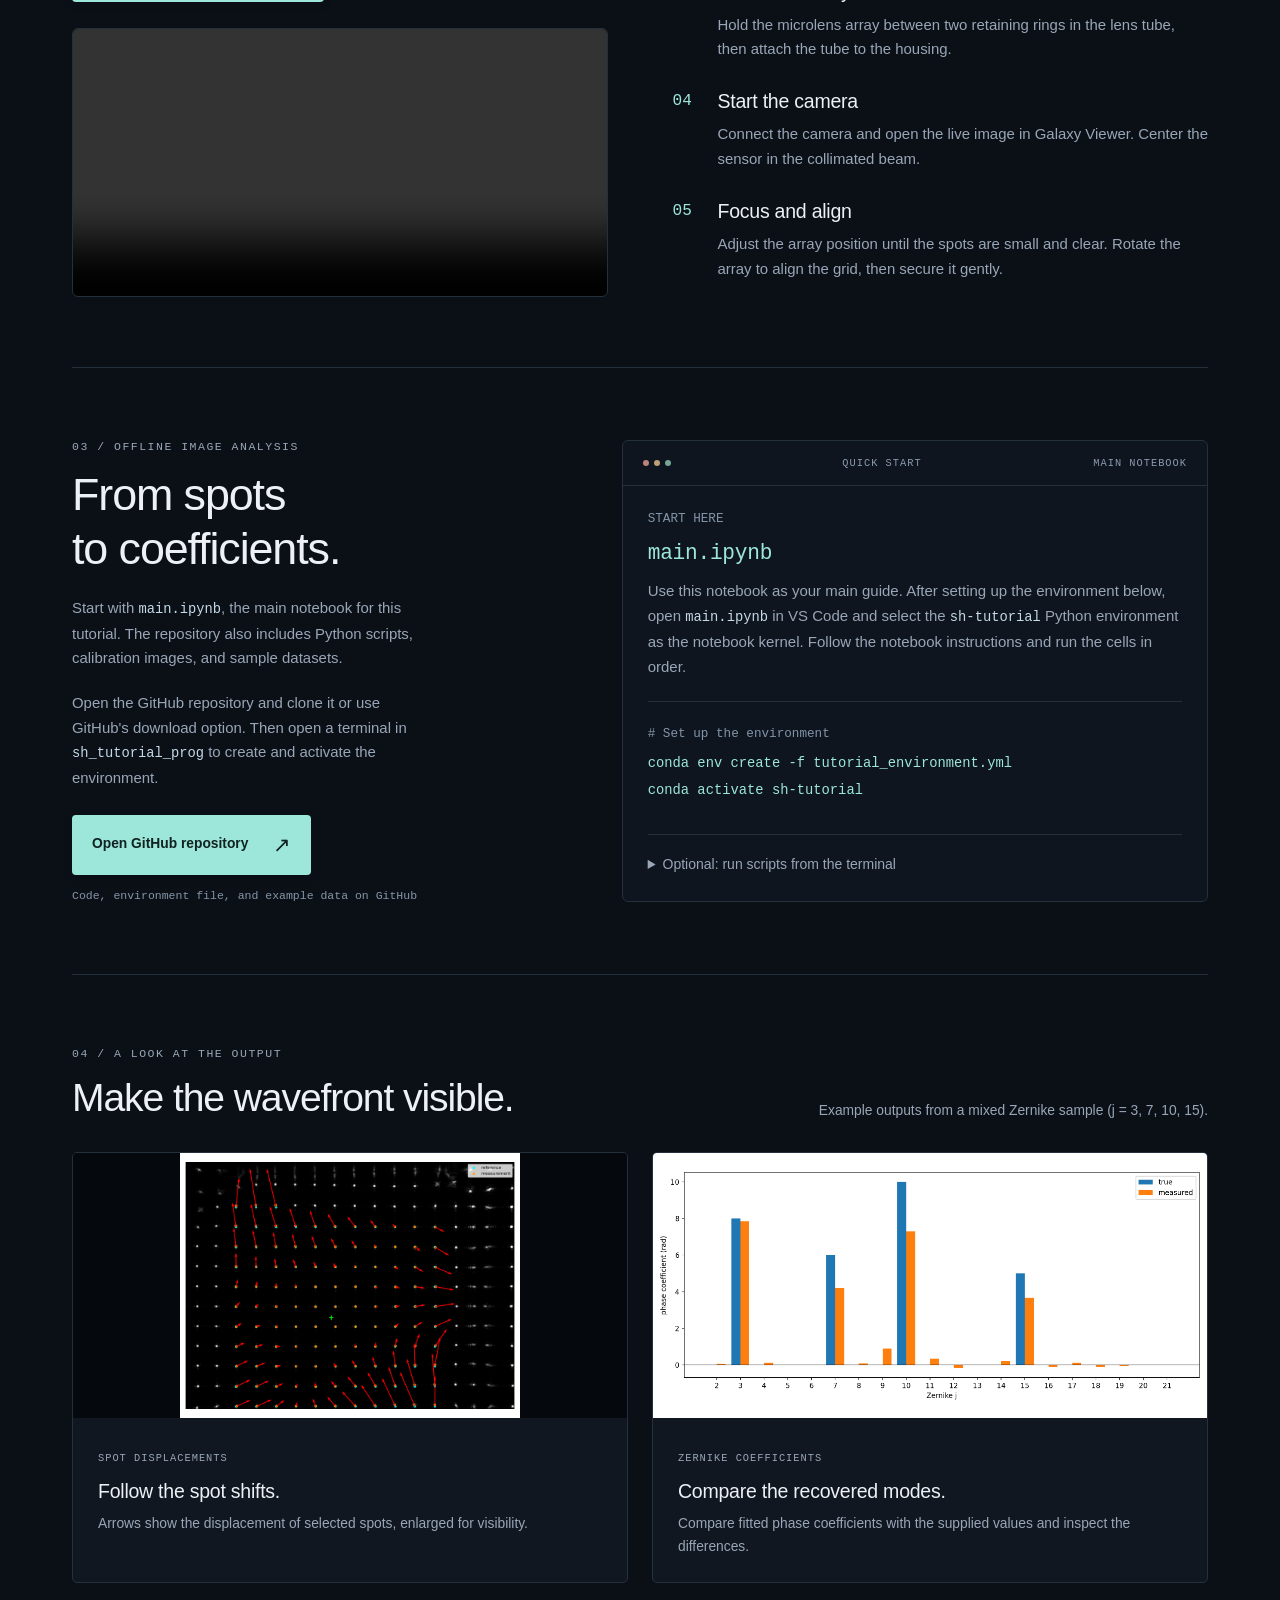
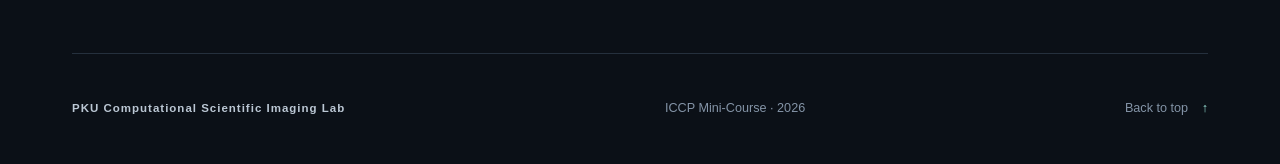
==== commit 6fe6756d: "add ppt" ====
--- a/index.html
+++ b/index.html
@@ -6,7 +6,7 @@
   <meta name="description" content="Build a Shack-Hartmann sensor and learn to measure wavefront aberrations. Course notes, an assembly guide, and an offline Python tutorial for ICCP 2026.">
   <meta name="theme-color" content="#0b1017">
   <title>Adaptive Optics · ICCP Mini-Course 2026</title>
-  <link rel="stylesheet" href="assets/style.css?v=20260923-notebook-first">
+  <link rel="stylesheet" href="assets/style.css?v=20261004-team-type">
   <script src="assets/site.js" defer></script>
 </head>
 <body>
@@ -25,6 +25,10 @@
           <p class="hero-description">Build a Shack-Hartmann sensor.<br>Turn a pattern of light into a wavefront measurement.</p>
           <p class="hero-detail">A hands-on introduction to adaptive optics, from assembling the sensor to fitting Zernike aberrations in Python.</p>
           <div class="hero-actions"><a class="button primary" href="#materials">Explore the course <span aria-hidden="true">↗</span></a></div>
+          <div class="course-team" aria-label="Course team">
+            <div class="team-person"><span class="team-role">LECTURER</span><a class="team-person-link" href="https://hesunpu.github.io/index.html" target="_blank" rel="noopener"><span class="team-name">He Sun</span><span class="team-photo"><img src="hesun.png" alt="" width="112" height="112"></span></a></div>
+            <div class="team-person"><span class="team-role">TEACHING ASSISTANT</span><a class="team-person-link" href="https://scholar.google.com/citations?user=fEJv1TwAAAAJ&amp;hl=en" target="_blank" rel="noopener"><span class="team-name">Shuqi Mu</span><span class="team-photo"><img src="shuqimu.jpg" alt="" width="112" height="112"></span></a></div>
+          </div>
         </div>
 
         <figure class="sensor-panel">
@@ -61,6 +65,7 @@
 
       <section class="section" id="materials" aria-labelledby="materials-title">
         <div class="section-heading"><div><p class="eyebrow">01 / COURSE MATERIALS</p><h2 id="materials-title">Start here.</h2></div></div>
+        <div class="lecture-resource"><div><p class="eyebrow">LECTURE 1</p><h3>Introduction slides</h3><p>The presentation for the course introduction.</p></div><a class="card-link" href="Lecture1_introduction.pdf" target="_blank" rel="noopener">Open lecture slides <span aria-hidden="true">↗</span></a></div>
         <div class="material-grid">
           <article class="material-card"><div class="card-top"><span class="step-number">01</span></div><h3>Understand the wavefront</h3><p>Learn how wavefronts, spot shifts, and Zernike modes connect to adaptive optics.</p><a class="card-link" href="Hartmann%20Sensor%20Course%20Notes.pdf" target="_blank" rel="noopener">Open course notes <span aria-hidden="true">↗</span></a></article>
           <article class="material-card"><div class="card-top"><span class="step-number">02</span></div><h3>Build the sensor</h3><p>Assemble the camera and microlens array, adjust the focus, and align the spot pattern.</p><a class="card-link" href="#hardware">Explore hardware &amp; assembly <span aria-hidden="true">↗</span></a></article>
@@ -110,7 +115,7 @@
       </section>
 
       <section class="section tutorial-section" id="tutorial" aria-labelledby="tutorial-title">
-        <div class="tutorial-copy"><p class="eyebrow">03 / OFFLINE IMAGE ANALYSIS</p><h2 id="tutorial-title">From spots<br>to coefficients.</h2><p>Start with <code>main.ipynb</code>, the main notebook for this tutorial. The package also includes Python scripts, calibration images, and sample datasets.</p><p>Download and extract the package. Open a terminal in <code>sh_tutorial_prog</code>, then create and activate the environment.</p><a class="button primary" href="downloads/sh-tutorial.zip" download>Download code &amp; data <span aria-hidden="true">↓</span></a><p class="download-note">ZIP · Includes environment file and example data</p></div>
+        <div class="tutorial-copy"><p class="eyebrow">03 / OFFLINE IMAGE ANALYSIS</p><h2 id="tutorial-title">From spots<br>to coefficients.</h2><p>Start with <code>main.ipynb</code>, the main notebook for this tutorial. The repository also includes Python scripts, calibration images, and sample datasets.</p><p>Open the GitHub repository and clone it or use GitHub's download option. Then open a terminal in <code>sh_tutorial_prog</code> to create and activate the environment.</p><a class="button primary" href="https://github.com/congzhou235-prog/iccp-adaptive-optics-2026" target="_blank" rel="noopener">Open GitHub repository <span aria-hidden="true">↗</span></a><p class="download-note">Code, environment file, and example data on GitHub</p></div>
         <div class="terminal">
           <div class="terminal-header"><span class="terminal-dots" aria-hidden="true"><i></i><i></i><i></i></span><span>QUICK START</span><span>MAIN NOTEBOOK</span></div>
           <div class="terminal-body">
--- a/assets/style.css
+++ b/assets/style.css
@@ -4,11 +4,23 @@
 .sensor-controls{flex-wrap:wrap;padding:0 12px;gap:6px}
 .sensor-controls button{min-height:44px;padding:8px 12px}
 .mode-description{min-height:68px}
+.course-team{display:grid;grid-template-columns:repeat(2,minmax(0,1fr));gap:24px;max-width:420px;padding-top:19px;border-top:1px solid var(--line)}
+.team-person{display:flex;flex-direction:column;align-items:center;gap:5px;text-align:center}
+.team-role{font:600 14px/1.5 var(--mono);letter-spacing:.6px;color:var(--muted)}
+.team-person-link{display:inline-flex;flex-direction:column;align-items:center;gap:11px;color:#e1eaf3}
+.team-name{color:#e1eaf3;font-size:20.7px;font-weight:600;line-height:1.4;transition:color .2s ease,text-shadow .2s ease}
+.team-name:hover,.team-person-link:focus-visible .team-name{color:#fff;text-shadow:0 0 6px #ffffff33}
+.team-photo{display:block;width:112px;height:112px;border-radius:50%;overflow:hidden}
+.team-photo img{display:block;width:100%;height:100%;border-radius:50%;object-fit:cover;object-position:center 32%}
+@media(max-width:380px){.course-team{gap:12px}.team-role{font-size:10.5px;letter-spacing:.3px}.team-name{font-size:18.4px}}
+.lecture-resource{--action-bg:var(--accent);display:flex;align-items:center;justify-content:space-between;gap:22px;padding:23px 25px;margin-bottom:18px;border:1px solid var(--line);border-radius:5px;background:linear-gradient(100deg,#14242b,#101720)}
+.lecture-resource h3{margin-top:3px}
+.lecture-resource p:not(.eyebrow){font-size:14.95px;color:var(--muted);margin-top:5px}
 /* Prominent course-material actions; retain native link navigation. */
 .material-card{--action-bg:var(--accent)}
 .material-card:nth-child(2){--action-bg:#c9b7f1}
 .material-card:nth-child(3){--action-bg:#efbd94}
-.material-card .card-link{
+.material-card .card-link,.lecture-resource .card-link{
   display:flex;align-items:center;justify-content:space-between;
   width:100%;min-height:52px;margin-top:auto;padding:14px 18px;
   border:1px solid var(--action-bg);border-radius:7px;
@@ -17,13 +29,15 @@
   box-shadow:0 3px 10px #00000026;
   transition:transform .2s,filter .2s,box-shadow .2s;
 }
-.material-card .card-link span{color:inherit;font-size:24.15px;flex-shrink:0}
-.material-card .card-link:hover{
+.material-card .card-link span,.lecture-resource .card-link span{color:inherit;font-size:24.15px;flex-shrink:0}
+.material-card .card-link:hover,.lecture-resource .card-link:hover{
   color:#101720;filter:brightness(1.1);transform:translateY(-2px);
   box-shadow:0 6px 18px #00000040;
 }
-.material-card .card-link:focus-visible{outline:3px solid #fff;outline-offset:4px}
-.material-card .card-link:active{transform:translateY(0);filter:brightness(.96)}
+.material-card .card-link:focus-visible,.lecture-resource .card-link:focus-visible{outline:3px solid #fff;outline-offset:4px}
+.material-card .card-link:active,.lecture-resource .card-link:active{transform:translateY(0);filter:brightness(.96)}
+.lecture-resource .card-link{flex-shrink:0;width:auto;min-width:250px;margin-top:0}
+@media(max-width:740px){.lecture-resource{align-items:flex-start;flex-direction:column}.lecture-resource .card-link{width:100%;min-width:0}}
 @media(min-width:1450px){.hero{padding:100px 0 85px}}
 @media(max-width:1000px){.page-shell{padding:0 28px}.hero{gap:28px;padding:65px 0}.panel-id{display:none}.hero .eyebrow{font-size:13.8px}h1{letter-spacing:-2.5px}.hero-description{font-size:18.4px}.hero-actions{gap:18px}.tutorial-section{gap:35px}.material-card{padding:20px}.material-card h3{font-size:18.4px}.sensor-panel>figcaption{flex-direction:column;gap:6px}.principle-strip p{gap:15px}}
 @media(max-width:740px){.page-shell{padding:0 22px}.site-header{min-height:88px;flex-wrap:wrap;justify-content:center;padding:20px 0;gap:14px}.brand{font-size:12.65px}.site-header nav{font-size:13.8px;gap:28px}.hero{grid-template-columns:1fr;gap:40px;padding:50px 0 38px}.hero-copy{max-width:520px}h1{font-size:71.3px}.hero-detail{max-width:430px}.sensor-panel{width:100%;max-width:490px;justify-self:center}.panel-id{display:block}.sensor-panel>figcaption{flex-direction:row;flex-wrap:wrap}.principle-strip{align-items:flex-start;flex-direction:column;gap:10px}.principle-strip p{gap:12px;font-size:12.65px;flex-wrap:wrap}.section{padding:43px 0}.section-heading{align-items:flex-start;flex-direction:column;gap:14px;margin-bottom:25px}.section-heading>p br{display:none}h2{font-size:34.5px}.material-grid{grid-template-columns:1fr;gap:13px}.card-top{margin-bottom:18px}.material-card{padding:23px}.material-card h3{font-size:21.85px}.material-card p{margin-bottom:20px}.tutorial-section{grid-template-columns:1fr;gap:28px}.tutorial-copy h2{font-size:40.25px}.tutorial-copy>p:not(.eyebrow):not(.download-note){max-width:none}.terminal-body{padding:20px}.result-grid{grid-template-columns:1fr;gap:20px}.result-image{height:auto;min-height:190px}.result-card img{height:auto;max-height:360px}.result-card .coefficient-image{padding:10px 0}footer{flex-wrap:wrap;padding:27px 0;gap:15px}footer p{order:3;width:100%;font-size:11.5px}.hero-tags{font-size:10.35px;gap:12px}.hero-tags span+span:before{margin-right:12px}}
@@ -94,7 +108,7 @@
 }
 .button:active,.sensor-controls button:active{transform:translateY(0);filter:brightness(.96)}
 @media(prefers-reduced-motion:reduce){
-  .button:hover,.sensor-controls button:hover,.material-card .card-link:hover{transform:none}
+  .button:hover,.sensor-controls button:hover,.material-card .card-link:hover,.lecture-resource .card-link:hover{transform:none}
 }
 
 /* Each result card is one native link, including its caption and padding. */
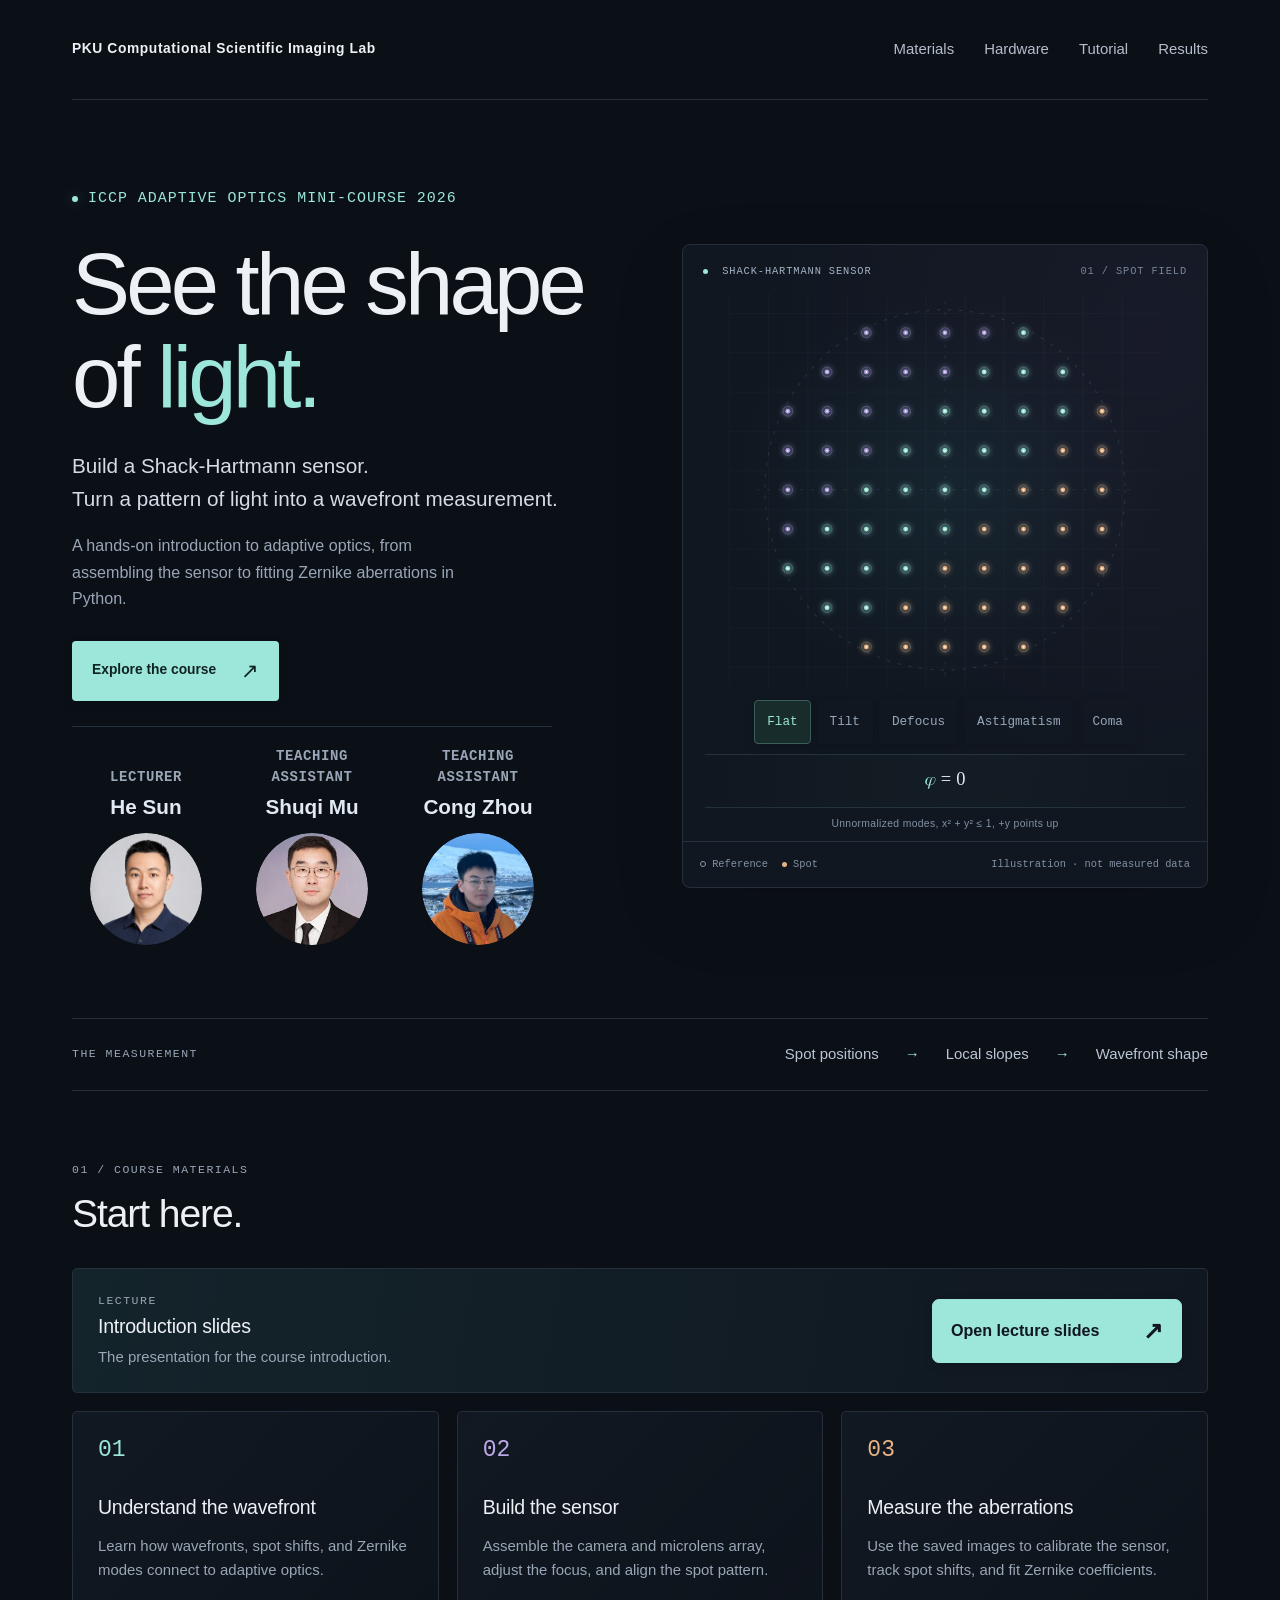
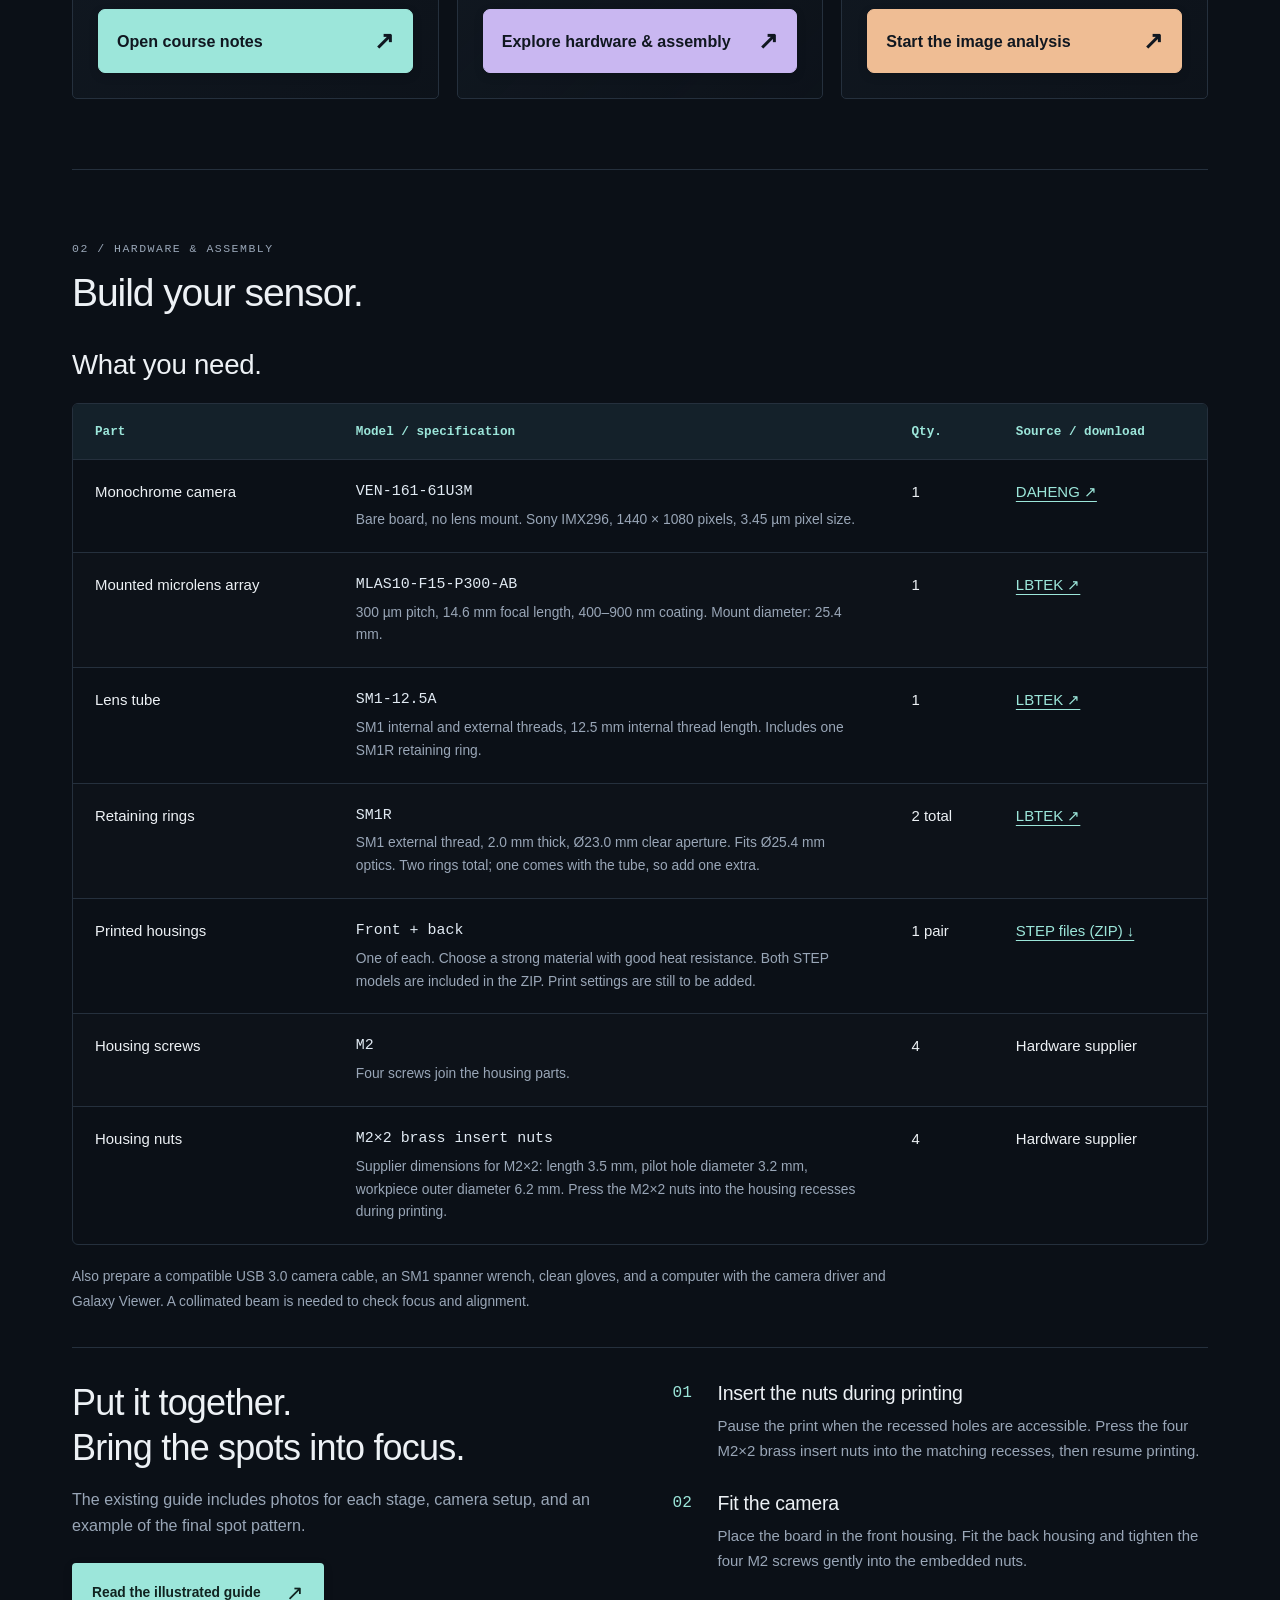
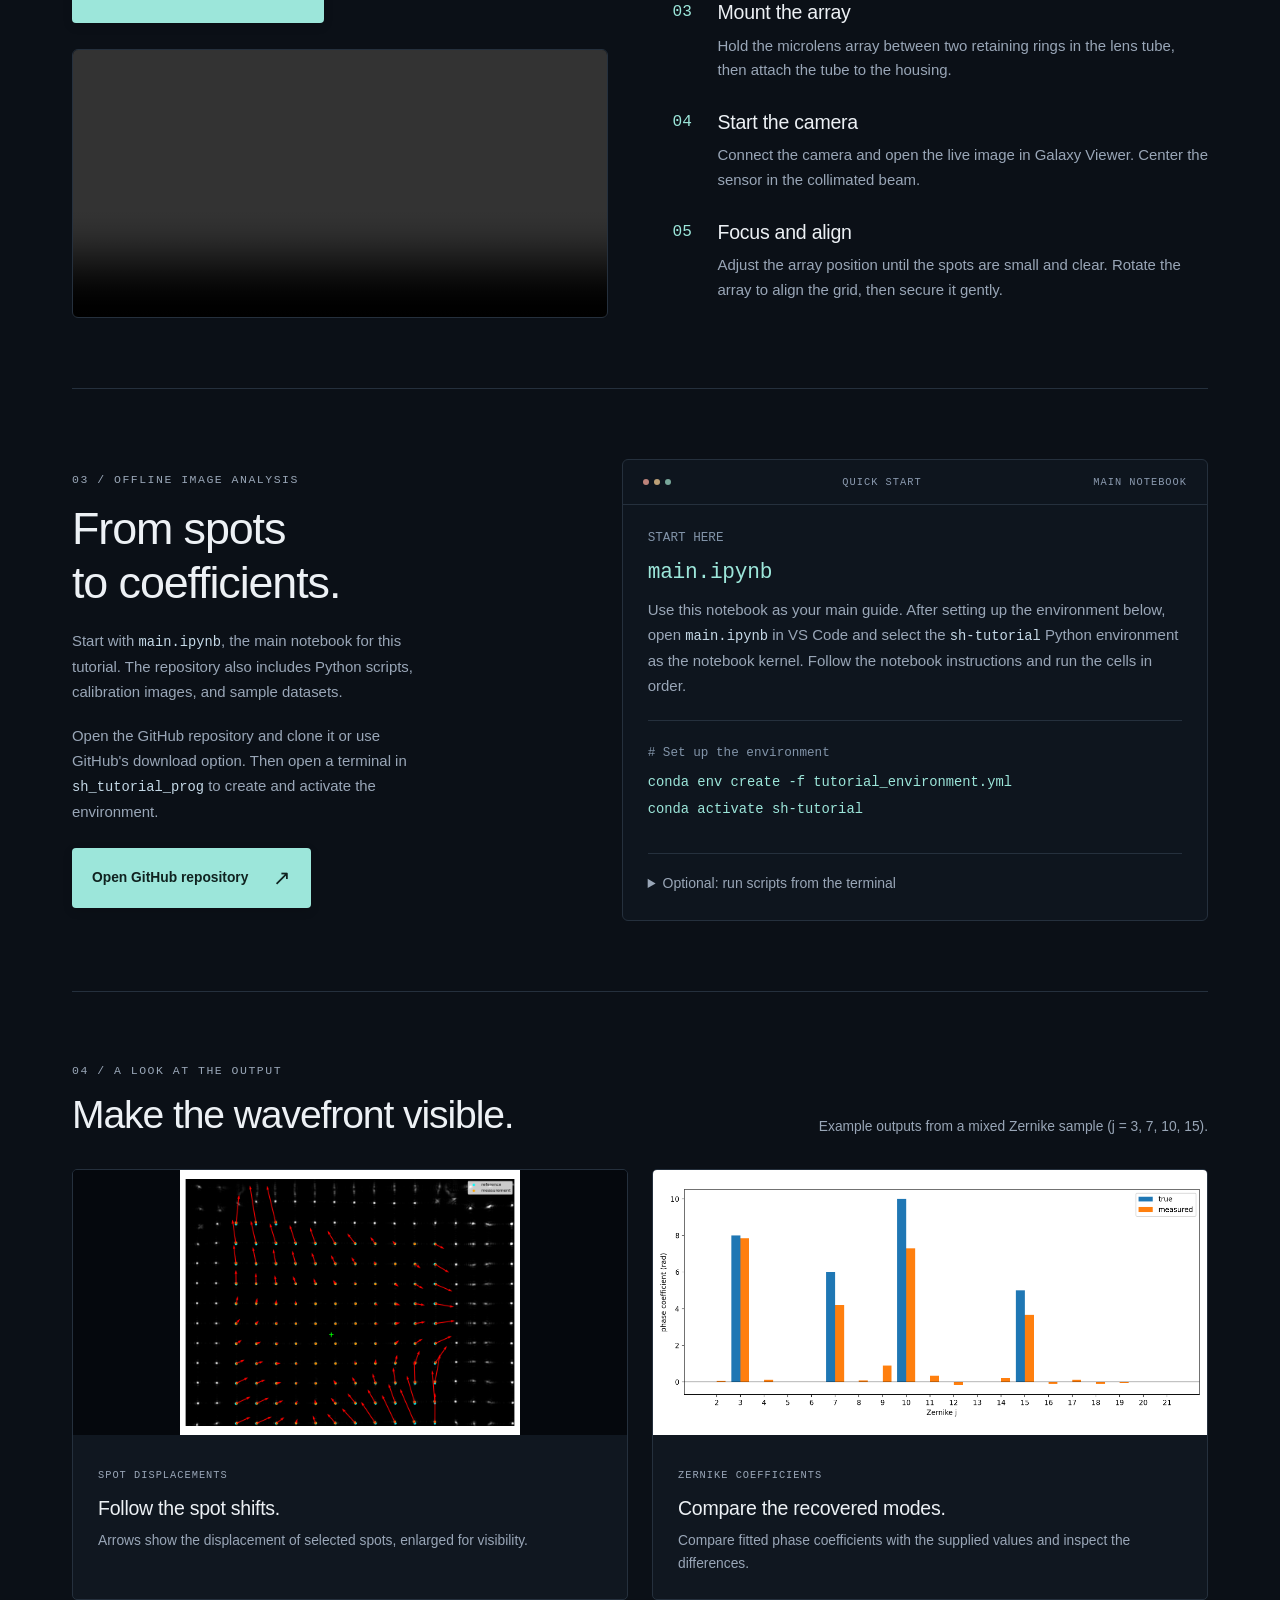
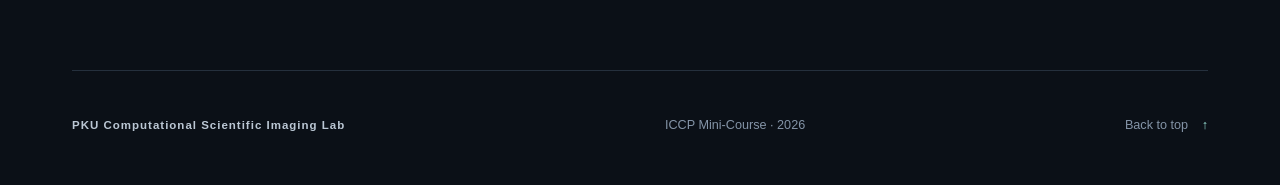
==== commit 8ca87d26: "Add second teaching assistant and refine course page" ====
--- a/index.html
+++ b/index.html
@@ -6,7 +6,7 @@
   <meta name="description" content="Build a Shack-Hartmann sensor and learn to measure wavefront aberrations. Course notes, an assembly guide, and an offline Python tutorial for ICCP 2026.">
   <meta name="theme-color" content="#0b1017">
   <title>Adaptive Optics · ICCP Mini-Course 2026</title>
-  <link rel="stylesheet" href="assets/style.css?v=20261004-team-type">
+  <link rel="stylesheet" href="assets/style.css?v=20261004-team-three-v2">
   <script src="assets/site.js" defer></script>
 </head>
 <body>
@@ -28,6 +28,7 @@
           <div class="course-team" aria-label="Course team">
             <div class="team-person"><span class="team-role">LECTURER</span><a class="team-person-link" href="https://hesunpu.github.io/index.html" target="_blank" rel="noopener"><span class="team-name">He Sun</span><span class="team-photo"><img src="hesun.png" alt="" width="112" height="112"></span></a></div>
             <div class="team-person"><span class="team-role">TEACHING ASSISTANT</span><a class="team-person-link" href="https://scholar.google.com/citations?user=fEJv1TwAAAAJ&amp;hl=en" target="_blank" rel="noopener"><span class="team-name">Shuqi Mu</span><span class="team-photo"><img src="shuqimu.jpg" alt="" width="112" height="112"></span></a></div>
+            <div class="team-person"><span class="team-role">TEACHING ASSISTANT</span><div class="team-person-static"><span class="team-name">Cong Zhou</span><span class="team-photo"><img src="congzhou.jpg" alt="Portrait of Cong Zhou" width="112" height="112"></span></div></div>
           </div>
         </div>
 
@@ -65,7 +66,7 @@
 
       <section class="section" id="materials" aria-labelledby="materials-title">
         <div class="section-heading"><div><p class="eyebrow">01 / COURSE MATERIALS</p><h2 id="materials-title">Start here.</h2></div></div>
-        <div class="lecture-resource"><div><p class="eyebrow">LECTURE 1</p><h3>Introduction slides</h3><p>The presentation for the course introduction.</p></div><a class="card-link" href="Lecture1_introduction.pdf" target="_blank" rel="noopener">Open lecture slides <span aria-hidden="true">↗</span></a></div>
+        <div class="lecture-resource"><div><p class="eyebrow">LECTURE</p><h3>Introduction slides</h3><p>The presentation for the course introduction.</p></div><a class="card-link" href="Lecture1_introduction.pdf" target="_blank" rel="noopener">Open lecture slides <span aria-hidden="true">↗</span></a></div>
         <div class="material-grid">
           <article class="material-card"><div class="card-top"><span class="step-number">01</span></div><h3>Understand the wavefront</h3><p>Learn how wavefronts, spot shifts, and Zernike modes connect to adaptive optics.</p><a class="card-link" href="Hartmann%20Sensor%20Course%20Notes.pdf" target="_blank" rel="noopener">Open course notes <span aria-hidden="true">↗</span></a></article>
           <article class="material-card"><div class="card-top"><span class="step-number">02</span></div><h3>Build the sensor</h3><p>Assemble the camera and microlens array, adjust the focus, and align the spot pattern.</p><a class="card-link" href="#hardware">Explore hardware &amp; assembly <span aria-hidden="true">↗</span></a></article>
@@ -115,7 +116,7 @@
       </section>
 
       <section class="section tutorial-section" id="tutorial" aria-labelledby="tutorial-title">
-        <div class="tutorial-copy"><p class="eyebrow">03 / OFFLINE IMAGE ANALYSIS</p><h2 id="tutorial-title">From spots<br>to coefficients.</h2><p>Start with <code>main.ipynb</code>, the main notebook for this tutorial. The repository also includes Python scripts, calibration images, and sample datasets.</p><p>Open the GitHub repository and clone it or use GitHub's download option. Then open a terminal in <code>sh_tutorial_prog</code> to create and activate the environment.</p><a class="button primary" href="https://github.com/congzhou235-prog/iccp-adaptive-optics-2026" target="_blank" rel="noopener">Open GitHub repository <span aria-hidden="true">↗</span></a><p class="download-note">Code, environment file, and example data on GitHub</p></div>
+        <div class="tutorial-copy"><p class="eyebrow">03 / OFFLINE IMAGE ANALYSIS</p><h2 id="tutorial-title">From spots<br>to coefficients.</h2><p>Start with <code>main.ipynb</code>, the main notebook for this tutorial. The repository also includes Python scripts, calibration images, and sample datasets.</p><p>Open the GitHub repository and clone it or use GitHub's download option. Then open a terminal in <code>sh_tutorial_prog</code> to create and activate the environment.</p><a class="button primary" href="https://github.com/congzhou235-prog/iccp-adaptive-optics-2026" target="_blank" rel="noopener">Open GitHub repository <span aria-hidden="true">↗</span></a></div>
         <div class="terminal">
           <div class="terminal-header"><span class="terminal-dots" aria-hidden="true"><i></i><i></i><i></i></span><span>QUICK START</span><span>MAIN NOTEBOOK</span></div>
           <div class="terminal-body">
--- a/assets/style.css
+++ b/assets/style.css
@@ -4,15 +4,15 @@
 .sensor-controls{flex-wrap:wrap;padding:0 12px;gap:6px}
 .sensor-controls button{min-height:44px;padding:8px 12px}
 .mode-description{min-height:68px}
-.course-team{display:grid;grid-template-columns:repeat(2,minmax(0,1fr));gap:24px;max-width:420px;padding-top:19px;border-top:1px solid var(--line)}
+.course-team{display:grid;grid-template-columns:repeat(3,minmax(0,1fr));gap:18px;width:100%;max-width:480px;padding-top:19px;border-top:1px solid var(--line)}
 .team-person{display:flex;flex-direction:column;align-items:center;gap:5px;text-align:center}
-.team-role{font:600 14px/1.5 var(--mono);letter-spacing:.6px;color:var(--muted)}
-.team-person-link{display:inline-flex;flex-direction:column;align-items:center;gap:11px;color:#e1eaf3}
+.team-role{display:flex;align-items:flex-end;justify-content:center;min-height:42px;font:600 14px/1.5 var(--mono);letter-spacing:.6px;color:var(--muted)}
+.team-person-link,.team-person-static{display:inline-flex;flex-direction:column;align-items:center;gap:11px;color:#e1eaf3}
 .team-name{color:#e1eaf3;font-size:20.7px;font-weight:600;line-height:1.4;transition:color .2s ease,text-shadow .2s ease}
-.team-name:hover,.team-person-link:focus-visible .team-name{color:#fff;text-shadow:0 0 6px #ffffff33}
+.team-person-link .team-name:hover,.team-person-link:focus-visible .team-name{color:var(--accent)}
 .team-photo{display:block;width:112px;height:112px;border-radius:50%;overflow:hidden}
 .team-photo img{display:block;width:100%;height:100%;border-radius:50%;object-fit:cover;object-position:center 32%}
-@media(max-width:380px){.course-team{gap:12px}.team-role{font-size:10.5px;letter-spacing:.3px}.team-name{font-size:18.4px}}
+@media(max-width:480px){.course-team{gap:8px}.team-role{font-size:clamp(8px,2.3vw,11px);letter-spacing:0}.team-name{font-size:clamp(13px,3.5vw,18.4px)}.team-photo{width:min(100%,96px);height:auto;aspect-ratio:1}}
 .lecture-resource{--action-bg:var(--accent);display:flex;align-items:center;justify-content:space-between;gap:22px;padding:23px 25px;margin-bottom:18px;border:1px solid var(--line);border-radius:5px;background:linear-gradient(100deg,#14242b,#101720)}
 .lecture-resource h3{margin-top:3px}
 .lecture-resource p:not(.eyebrow){font-size:14.95px;color:var(--muted);margin-top:5px}
@@ -72,6 +72,7 @@
 .parts-table td strong{display:block;font:14.95px/1.6 var(--mono);color:#e1eaf3}
 .parts-table td span{display:block;margin-top:5px;color:var(--muted);font-size:13.8px}
 .parts-table td a{color:var(--accent);text-decoration:underline;text-underline-offset:4px}
+.parts-table td a:hover,.parts-table td a:focus-visible{color:#fff}
 .parts-table tbody tr:last-child>*{border-bottom:0}
 .parts-table tbody tr:nth-child(even){background:#ffffff02}
 .hardware-note{font-size:13.8px;line-height:1.8;color:var(--muted);margin-top:20px;max-width:860px}
@@ -88,6 +89,7 @@
 .hardware-subsection .section-heading{margin-bottom:20px}
 .hardware-subsection .section-heading h3,.hardware-subsection.assembly-section h3{font-size:27.6px;font-weight:480;line-height:1.3}
 .hardware-subsection h4{font-size:19.55px;font-weight:500;line-height:1.35;letter-spacing:-.25px;margin:0}
+.hardware-section .button.primary:hover,.hardware-section .button.primary:focus-visible{background:var(--accent);color:#102320;filter:none}
 @media(max-width:740px){.site-header nav{flex-wrap:wrap;justify-content:center;gap:12px 22px}}
 
 /* Assembly video fits the existing left column. */
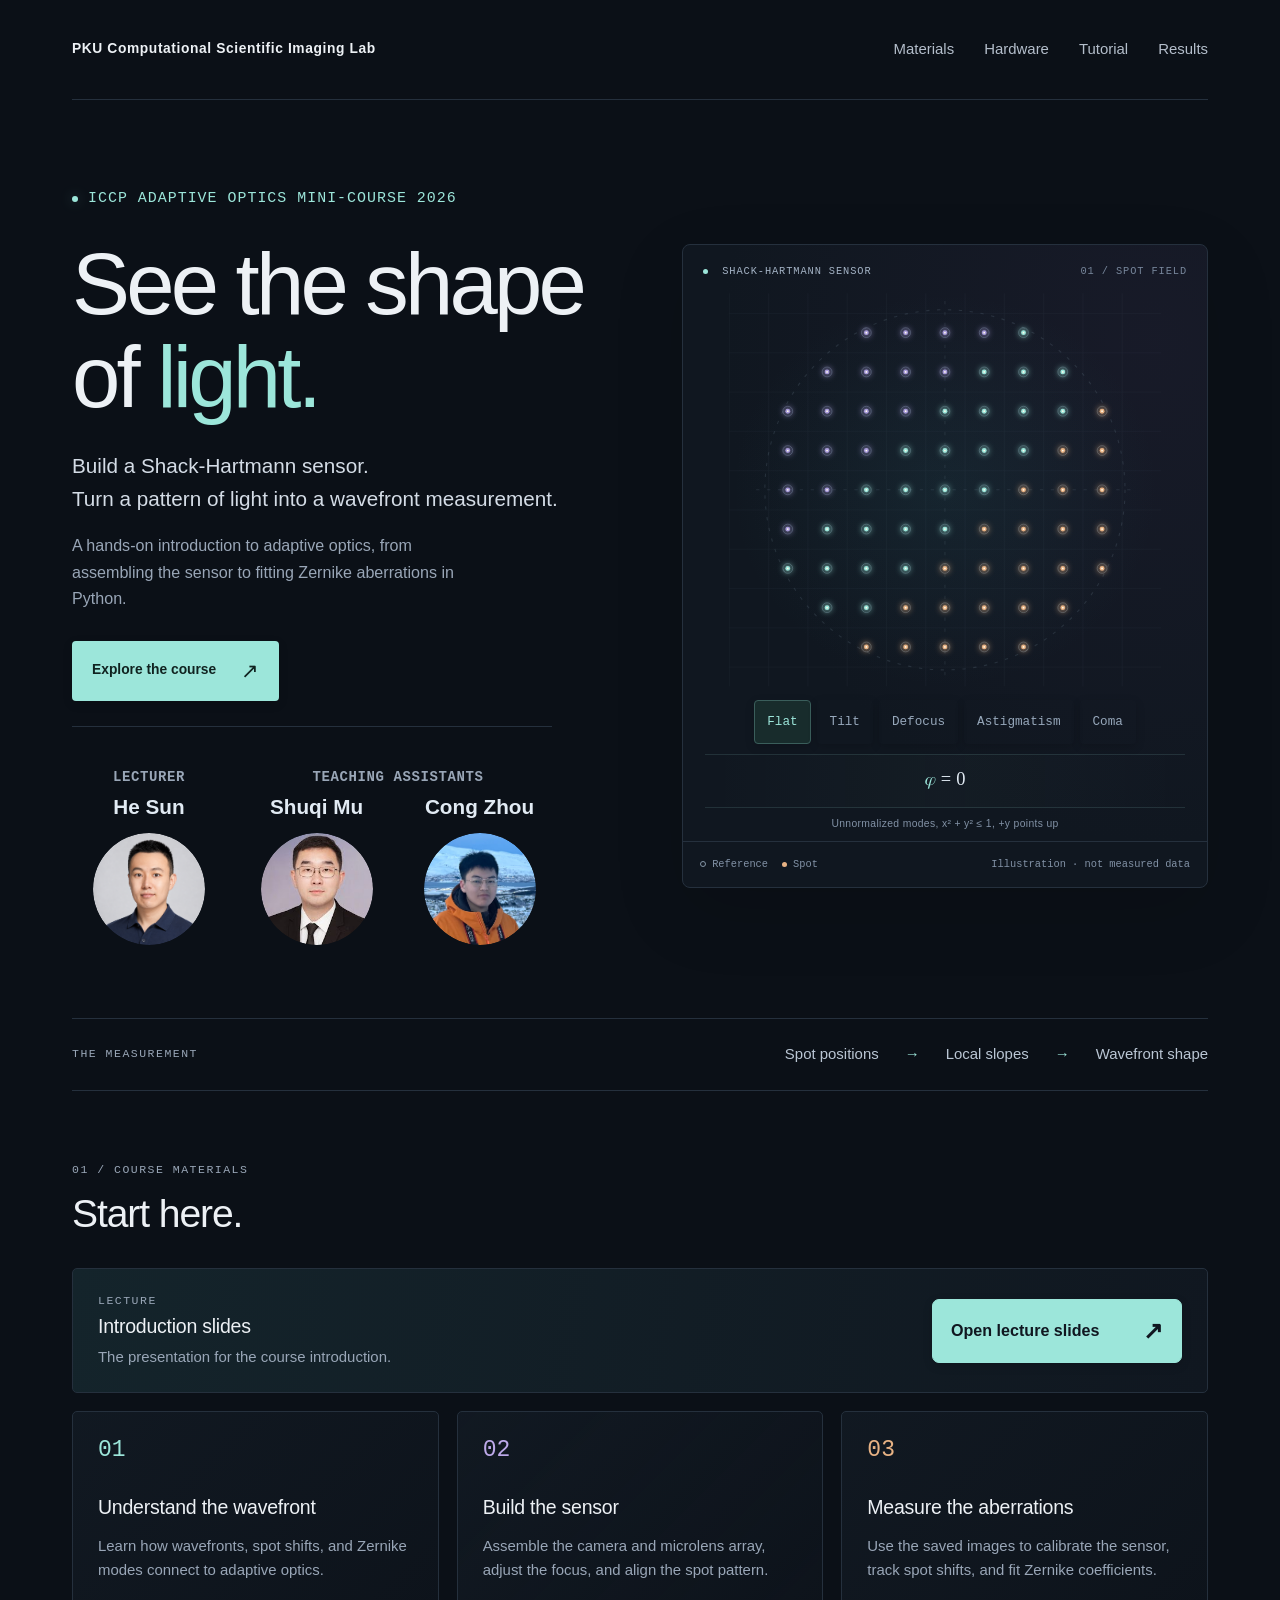
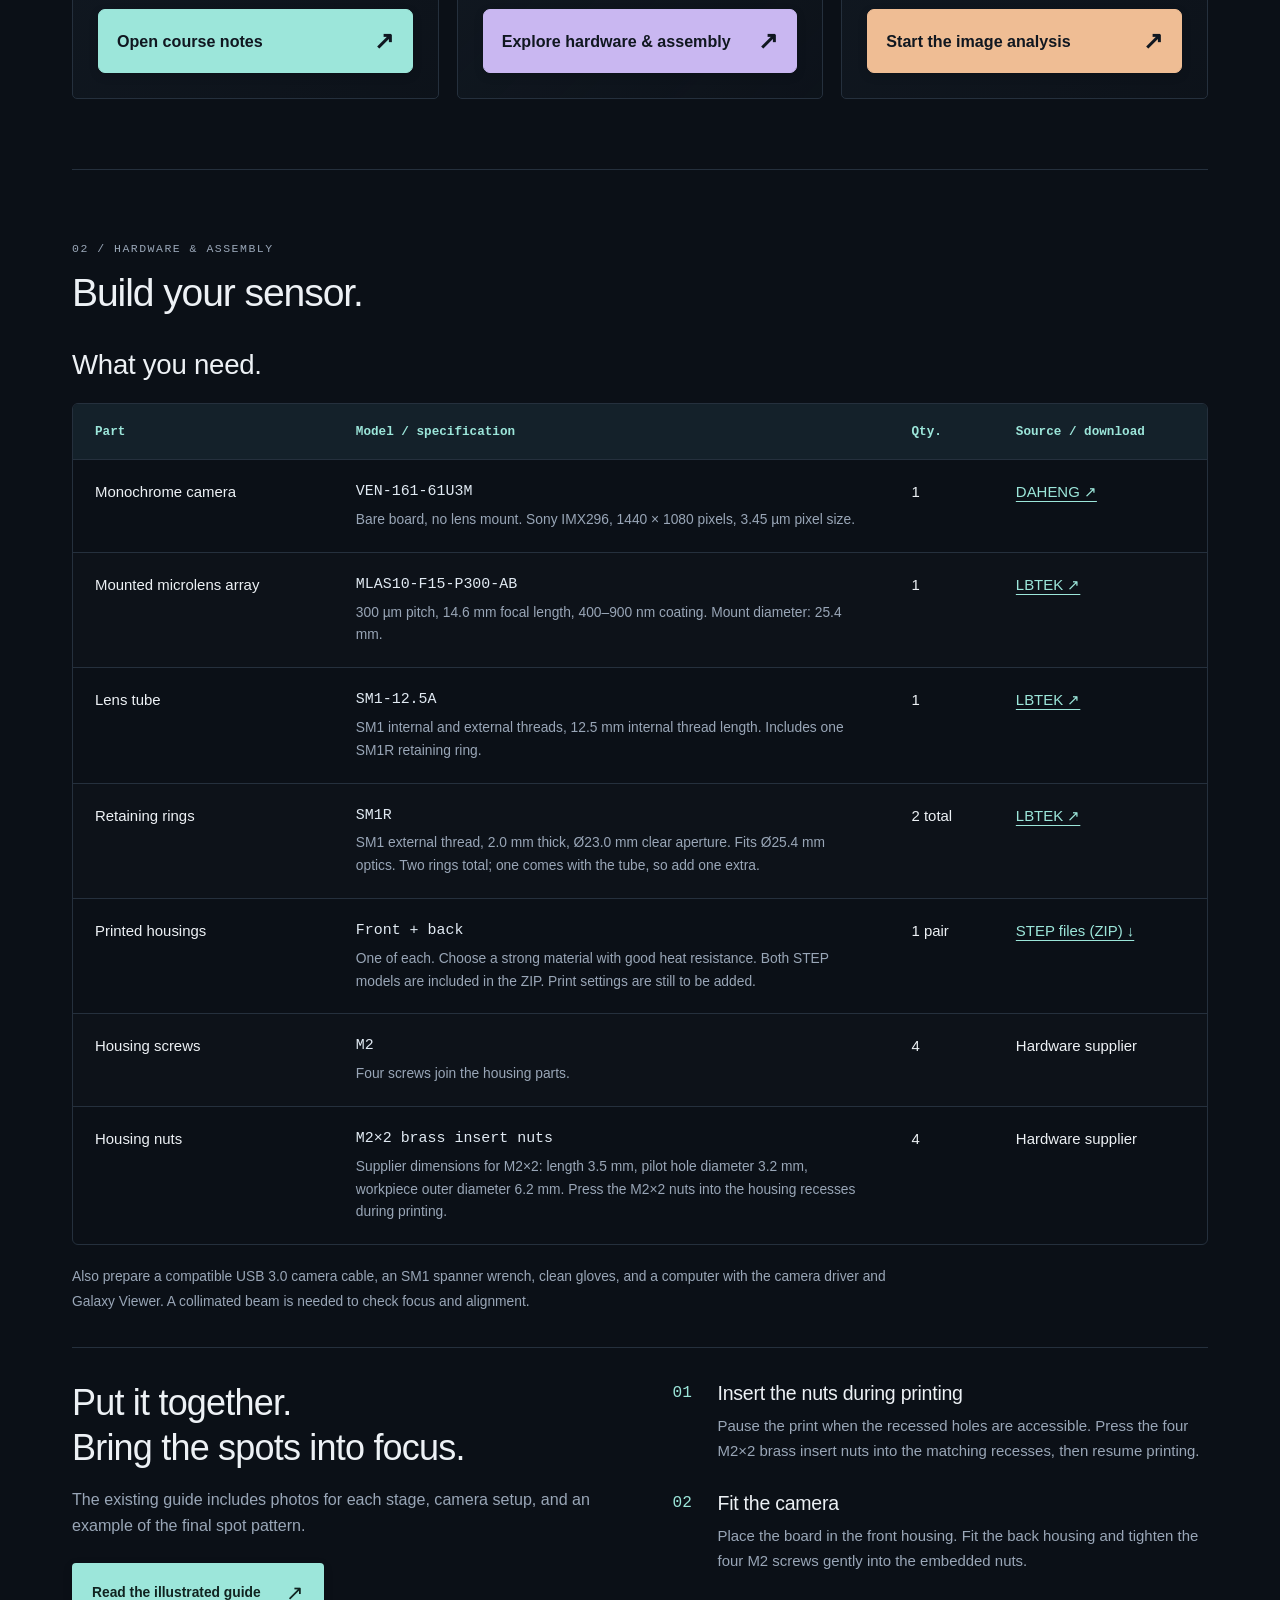
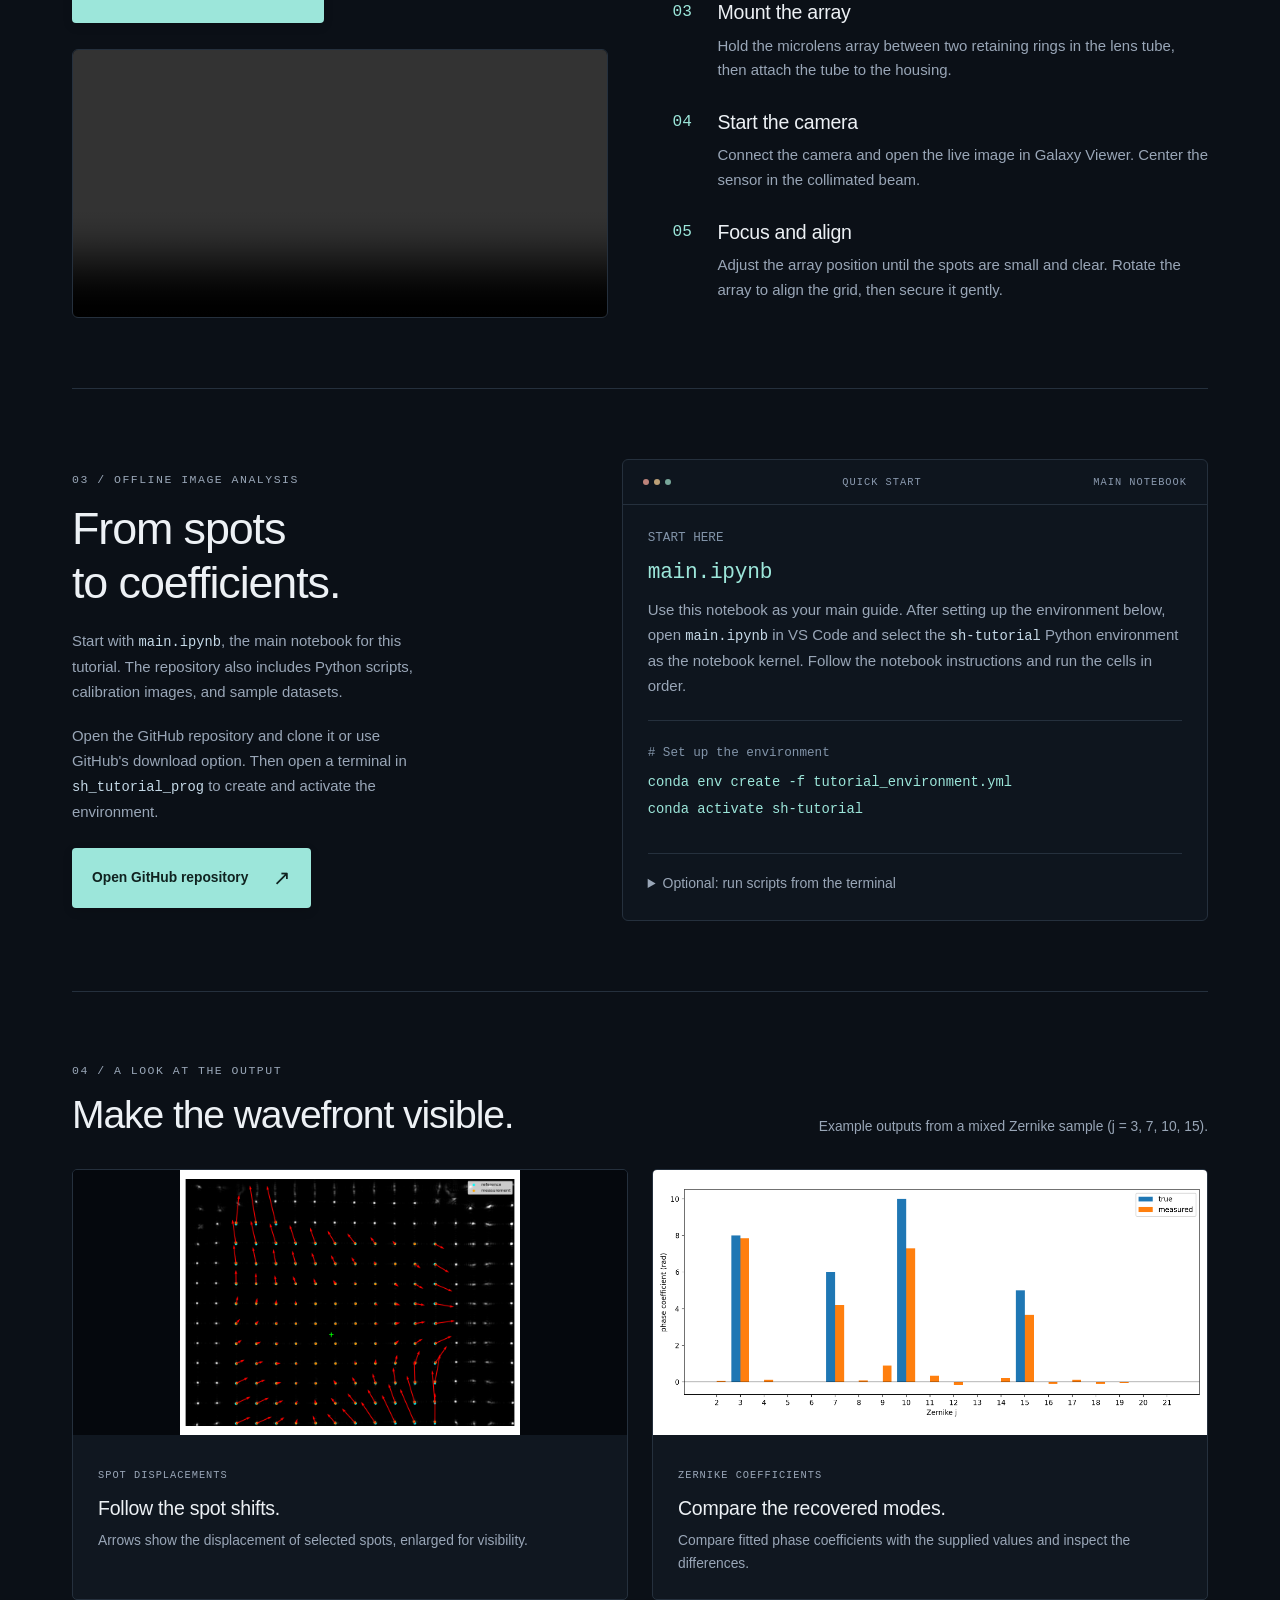
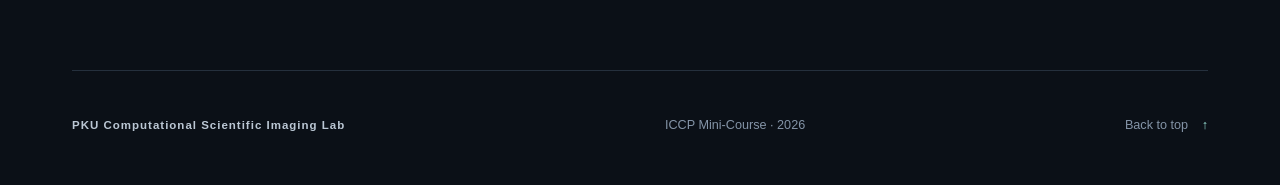
==== commit 4ed00ff5: "add second TAs" ====
--- a/index.html
+++ b/index.html
@@ -6,7 +6,7 @@
   <meta name="description" content="Build a Shack-Hartmann sensor and learn to measure wavefront aberrations. Course notes, an assembly guide, and an offline Python tutorial for ICCP 2026.">
   <meta name="theme-color" content="#0b1017">
   <title>Adaptive Optics · ICCP Mini-Course 2026</title>
-  <link rel="stylesheet" href="assets/style.css?v=20261004-team-three-v2">
+  <link rel="stylesheet" href="assets/style.css?v=20261004-team-shared-role">
   <script src="assets/site.js" defer></script>
 </head>
 <body>
@@ -27,8 +27,10 @@
           <div class="hero-actions"><a class="button primary" href="#materials">Explore the course <span aria-hidden="true">↗</span></a></div>
           <div class="course-team" aria-label="Course team">
             <div class="team-person"><span class="team-role">LECTURER</span><a class="team-person-link" href="https://hesunpu.github.io/index.html" target="_blank" rel="noopener"><span class="team-name">He Sun</span><span class="team-photo"><img src="hesun.png" alt="" width="112" height="112"></span></a></div>
-            <div class="team-person"><span class="team-role">TEACHING ASSISTANT</span><a class="team-person-link" href="https://scholar.google.com/citations?user=fEJv1TwAAAAJ&amp;hl=en" target="_blank" rel="noopener"><span class="team-name">Shuqi Mu</span><span class="team-photo"><img src="shuqimu.jpg" alt="" width="112" height="112"></span></a></div>
-            <div class="team-person"><span class="team-role">TEACHING ASSISTANT</span><div class="team-person-static"><span class="team-name">Cong Zhou</span><span class="team-photo"><img src="congzhou.jpg" alt="Portrait of Cong Zhou" width="112" height="112"></span></div></div>
+            <div class="team-assistants"><span class="team-role">TEACHING ASSISTANTS</span><div class="assistant-grid">
+              <div class="team-person"><a class="team-person-link" href="https://scholar.google.com/citations?user=fEJv1TwAAAAJ&amp;hl=en" target="_blank" rel="noopener"><span class="team-name">Shuqi Mu</span><span class="team-photo"><img src="shuqimu.jpg" alt="" width="112" height="112"></span></a></div>
+              <div class="team-person"><div class="team-person-static"><span class="team-name">Cong Zhou</span><span class="team-photo"><img src="congzhou.jpg" alt="Portrait of Cong Zhou" width="112" height="112"></span></div></div>
+            </div></div>
           </div>
         </div>
 
--- a/assets/style.css
+++ b/assets/style.css
@@ -4,15 +4,18 @@
 .sensor-controls{flex-wrap:wrap;padding:0 12px;gap:6px}
 .sensor-controls button{min-height:44px;padding:8px 12px}
 .mode-description{min-height:68px}
-.course-team{display:grid;grid-template-columns:repeat(3,minmax(0,1fr));gap:18px;width:100%;max-width:480px;padding-top:19px;border-top:1px solid var(--line)}
+.course-team{display:grid;grid-template-columns:minmax(0,1fr) minmax(0,2fr);gap:18px;width:100%;max-width:480px;padding-top:19px;border-top:1px solid var(--line)}
 .team-person{display:flex;flex-direction:column;align-items:center;gap:5px;text-align:center}
+.team-assistants{display:flex;flex-direction:column;align-items:stretch;gap:5px;min-width:0}
+.team-assistants>.team-role{align-self:center}
+.assistant-grid{display:grid;grid-template-columns:repeat(2,minmax(0,1fr));gap:18px}
 .team-role{display:flex;align-items:flex-end;justify-content:center;min-height:42px;font:600 14px/1.5 var(--mono);letter-spacing:.6px;color:var(--muted)}
 .team-person-link,.team-person-static{display:inline-flex;flex-direction:column;align-items:center;gap:11px;color:#e1eaf3}
 .team-name{color:#e1eaf3;font-size:20.7px;font-weight:600;line-height:1.4;transition:color .2s ease,text-shadow .2s ease}
 .team-person-link .team-name:hover,.team-person-link:focus-visible .team-name{color:var(--accent)}
 .team-photo{display:block;width:112px;height:112px;border-radius:50%;overflow:hidden}
 .team-photo img{display:block;width:100%;height:100%;border-radius:50%;object-fit:cover;object-position:center 32%}
-@media(max-width:480px){.course-team{gap:8px}.team-role{font-size:clamp(8px,2.3vw,11px);letter-spacing:0}.team-name{font-size:clamp(13px,3.5vw,18.4px)}.team-photo{width:min(100%,96px);height:auto;aspect-ratio:1}}
+@media(max-width:480px){.course-team,.assistant-grid{gap:8px}.team-role{font-size:clamp(8px,2.3vw,11px);letter-spacing:0}.team-name{font-size:clamp(13px,3.5vw,18.4px)}.team-photo{width:min(100%,96px);height:auto;aspect-ratio:1}}
 .lecture-resource{--action-bg:var(--accent);display:flex;align-items:center;justify-content:space-between;gap:22px;padding:23px 25px;margin-bottom:18px;border:1px solid var(--line);border-radius:5px;background:linear-gradient(100deg,#14242b,#101720)}
 .lecture-resource h3{margin-top:3px}
 .lecture-resource p:not(.eyebrow){font-size:14.95px;color:var(--muted);margin-top:5px}
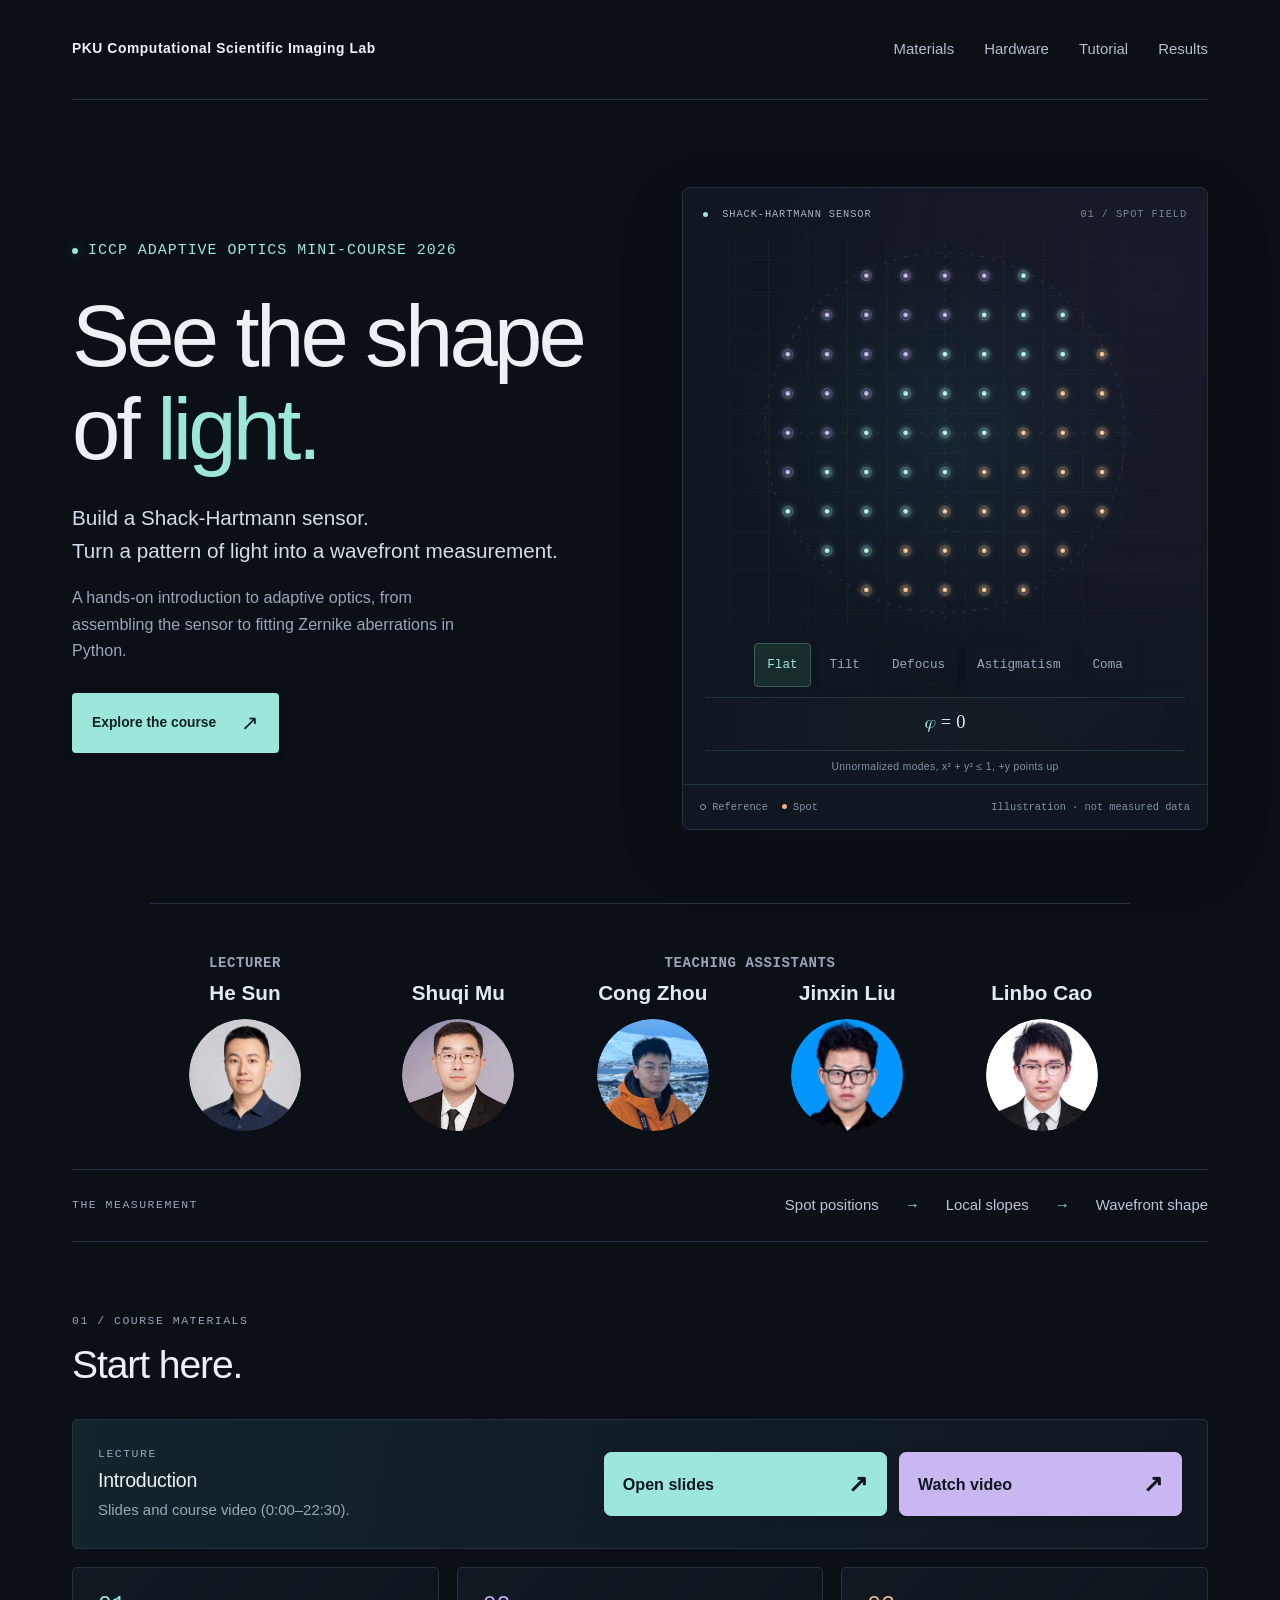
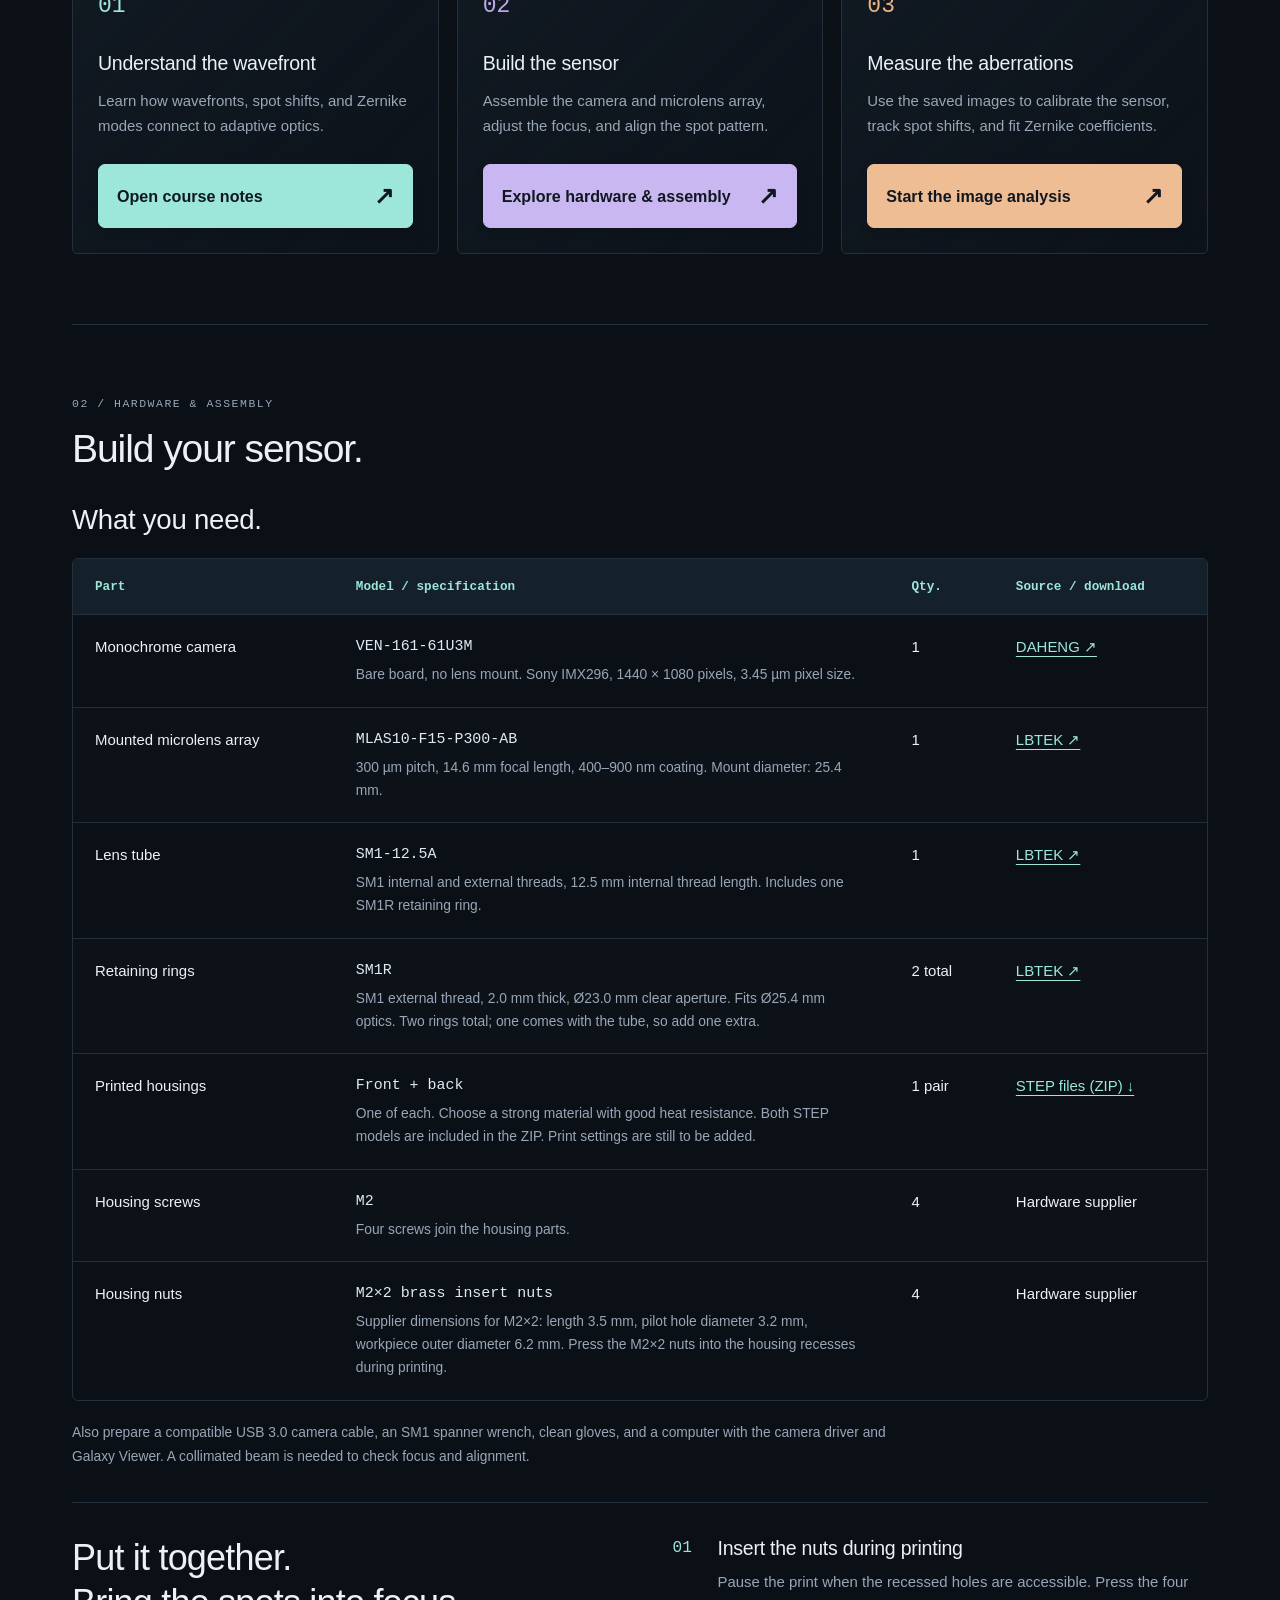
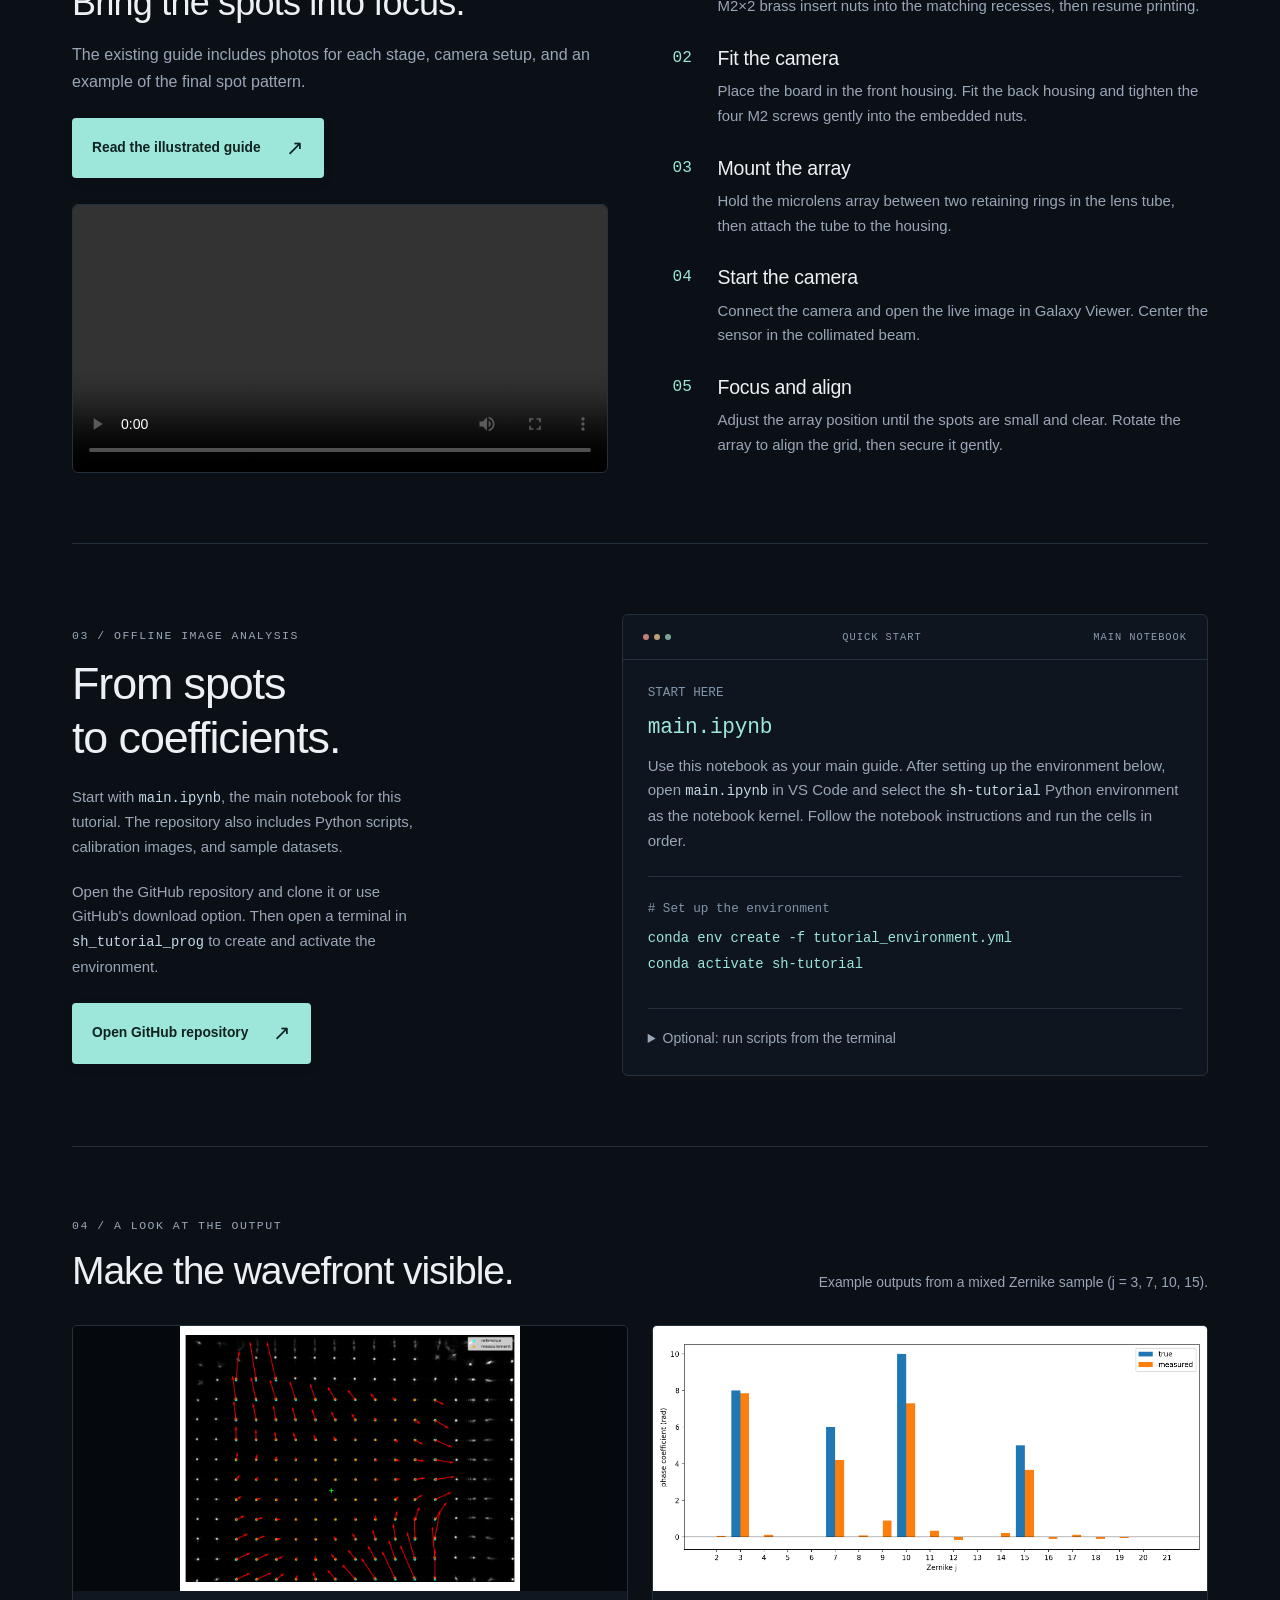
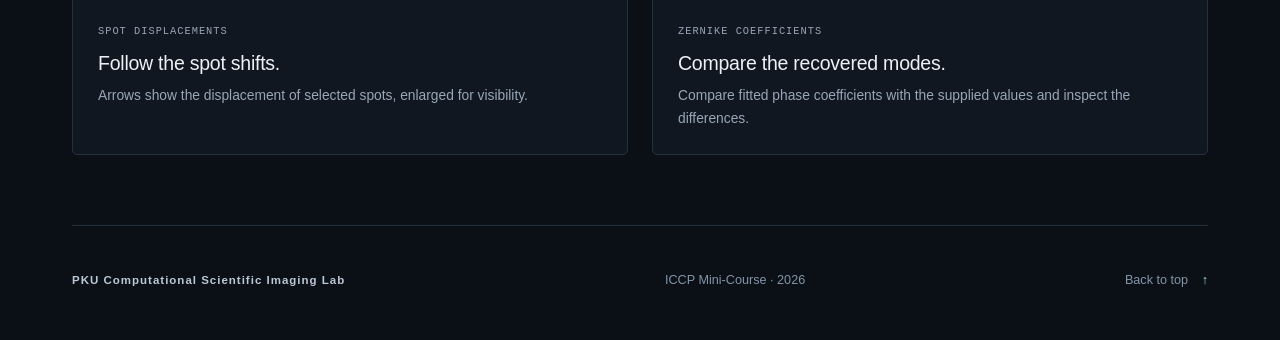
==== commit be149a59: "add TAs and course video" ====
--- a/index.html
+++ b/index.html
@@ -6,7 +6,7 @@
   <meta name="description" content="Build a Shack-Hartmann sensor and learn to measure wavefront aberrations. Course notes, an assembly guide, and an offline Python tutorial for ICCP 2026.">
   <meta name="theme-color" content="#0b1017">
   <title>Adaptive Optics · ICCP Mini-Course 2026</title>
-  <link rel="stylesheet" href="assets/style.css?v=20261004-team-shared-role">
+  <link rel="stylesheet" href="assets/style.css?v=20261004-lecture-combined">
   <script src="assets/site.js" defer></script>
 </head>
 <body>
@@ -25,13 +25,6 @@
           <p class="hero-description">Build a Shack-Hartmann sensor.<br>Turn a pattern of light into a wavefront measurement.</p>
           <p class="hero-detail">A hands-on introduction to adaptive optics, from assembling the sensor to fitting Zernike aberrations in Python.</p>
           <div class="hero-actions"><a class="button primary" href="#materials">Explore the course <span aria-hidden="true">↗</span></a></div>
-          <div class="course-team" aria-label="Course team">
-            <div class="team-person"><span class="team-role">LECTURER</span><a class="team-person-link" href="https://hesunpu.github.io/index.html" target="_blank" rel="noopener"><span class="team-name">He Sun</span><span class="team-photo"><img src="hesun.png" alt="" width="112" height="112"></span></a></div>
-            <div class="team-assistants"><span class="team-role">TEACHING ASSISTANTS</span><div class="assistant-grid">
-              <div class="team-person"><a class="team-person-link" href="https://scholar.google.com/citations?user=fEJv1TwAAAAJ&amp;hl=en" target="_blank" rel="noopener"><span class="team-name">Shuqi Mu</span><span class="team-photo"><img src="shuqimu.jpg" alt="" width="112" height="112"></span></a></div>
-              <div class="team-person"><div class="team-person-static"><span class="team-name">Cong Zhou</span><span class="team-photo"><img src="congzhou.jpg" alt="Portrait of Cong Zhou" width="112" height="112"></span></div></div>
-            </div></div>
-          </div>
         </div>
 
         <figure class="sensor-panel">
@@ -64,11 +57,21 @@
         </figure>
       </section>
 
+      <section class="course-team" aria-label="Course team">
+        <div class="team-person"><span class="team-role">LECTURER</span><a class="team-person-link" href="https://hesunpu.github.io/index.html" target="_blank" rel="noopener"><span class="team-name">He Sun</span><span class="team-photo"><img src="hesun.png" alt="" width="112" height="112"></span></a></div>
+        <div class="team-assistants"><span class="team-role">TEACHING ASSISTANTS</span><div class="assistant-grid">
+          <div class="team-person"><a class="team-person-link" href="https://scholar.google.com/citations?user=fEJv1TwAAAAJ&amp;hl=en" target="_blank" rel="noopener"><span class="team-name">Shuqi Mu</span><span class="team-photo"><img src="shuqimu.jpg" alt="" width="112" height="112"></span></a></div>
+          <div class="team-person"><div class="team-person-static"><span class="team-name">Cong Zhou</span><span class="team-photo"><img src="congzhou.jpg" alt="Portrait of Cong Zhou" width="112" height="112"></span></div></div>
+          <div class="team-person"><div class="team-person-static"><span class="team-name">Jinxin Liu</span><span class="team-photo"><img src="jinxinliu.jpg" alt="Portrait of Jinxin Liu" width="112" height="112"></span></div></div>
+          <div class="team-person"><div class="team-person-static"><span class="team-name">Linbo Cao</span><span class="team-photo"><img src="linbocao.png" alt="Portrait of Linbo Cao" width="112" height="112"></span></div></div>
+        </div></div>
+      </section>
+
       <div class="principle-strip"><span class="eyebrow">THE MEASUREMENT</span><p>Spot positions <span aria-hidden="true">→</span> Local slopes <span aria-hidden="true">→</span> Wavefront shape</p></div>
 
       <section class="section" id="materials" aria-labelledby="materials-title">
         <div class="section-heading"><div><p class="eyebrow">01 / COURSE MATERIALS</p><h2 id="materials-title">Start here.</h2></div></div>
-        <div class="lecture-resource"><div><p class="eyebrow">LECTURE</p><h3>Introduction slides</h3><p>The presentation for the course introduction.</p></div><a class="card-link" href="Lecture1_introduction.pdf" target="_blank" rel="noopener">Open lecture slides <span aria-hidden="true">↗</span></a></div>
+        <div class="lecture-resource"><div><p class="eyebrow">LECTURE</p><h3>Introduction</h3><p>Slides and course video (0:00–22:30).</p></div><div class="lecture-actions"><a class="card-link" href="Lecture1_introduction.pdf" target="_blank" rel="noopener">Open slides <span aria-hidden="true">↗</span></a><a class="card-link video-link" href="https://www.youtube.com/watch?v=q3oPvgapmcQ" target="_blank" rel="noopener">Watch video <span aria-hidden="true">↗</span></a></div></div>
         <div class="material-grid">
           <article class="material-card"><div class="card-top"><span class="step-number">01</span></div><h3>Understand the wavefront</h3><p>Learn how wavefronts, spot shifts, and Zernike modes connect to adaptive optics.</p><a class="card-link" href="Hartmann%20Sensor%20Course%20Notes.pdf" target="_blank" rel="noopener">Open course notes <span aria-hidden="true">↗</span></a></article>
           <article class="material-card"><div class="card-top"><span class="step-number">02</span></div><h3>Build the sensor</h3><p>Assemble the camera and microlens array, adjust the focus, and align the spot pattern.</p><a class="card-link" href="#hardware">Explore hardware &amp; assembly <span aria-hidden="true">↗</span></a></article>
--- a/assets/style.css
+++ b/assets/style.css
@@ -4,21 +4,24 @@
 .sensor-controls{flex-wrap:wrap;padding:0 12px;gap:6px}
 .sensor-controls button{min-height:44px;padding:8px 12px}
 .mode-description{min-height:68px}
-.course-team{display:grid;grid-template-columns:minmax(0,1fr) minmax(0,2fr);gap:18px;width:100%;max-width:480px;padding-top:19px;border-top:1px solid var(--line)}
+.course-team{display:grid;grid-template-columns:minmax(140px,1fr) minmax(0,4fr);gap:30px;align-items:start;width:100%;max-width:980px;margin:0 auto;padding:28px 0 38px;border-top:1px solid var(--line)}
 .team-person{display:flex;flex-direction:column;align-items:center;gap:5px;text-align:center}
 .team-assistants{display:flex;flex-direction:column;align-items:stretch;gap:5px;min-width:0}
 .team-assistants>.team-role{align-self:center}
-.assistant-grid{display:grid;grid-template-columns:repeat(2,minmax(0,1fr));gap:18px}
+.assistant-grid{display:grid;grid-template-columns:repeat(4,minmax(0,1fr));gap:18px}
 .team-role{display:flex;align-items:flex-end;justify-content:center;min-height:42px;font:600 14px/1.5 var(--mono);letter-spacing:.6px;color:var(--muted)}
 .team-person-link,.team-person-static{display:inline-flex;flex-direction:column;align-items:center;gap:11px;color:#e1eaf3}
 .team-name{color:#e1eaf3;font-size:20.7px;font-weight:600;line-height:1.4;transition:color .2s ease,text-shadow .2s ease}
 .team-person-link .team-name:hover,.team-person-link:focus-visible .team-name{color:var(--accent)}
 .team-photo{display:block;width:112px;height:112px;border-radius:50%;overflow:hidden}
 .team-photo img{display:block;width:100%;height:100%;border-radius:50%;object-fit:cover;object-position:center 32%}
-@media(max-width:480px){.course-team,.assistant-grid{gap:8px}.team-role{font-size:clamp(8px,2.3vw,11px);letter-spacing:0}.team-name{font-size:clamp(13px,3.5vw,18.4px)}.team-photo{width:min(100%,96px);height:auto;aspect-ratio:1}}
-.lecture-resource{--action-bg:var(--accent);display:flex;align-items:center;justify-content:space-between;gap:22px;padding:23px 25px;margin-bottom:18px;border:1px solid var(--line);border-radius:5px;background:linear-gradient(100deg,#14242b,#101720)}
+@media(max-width:800px){.course-team{grid-template-columns:1fr;gap:25px;max-width:650px}}
+@media(max-width:600px){.assistant-grid{grid-template-columns:repeat(2,minmax(0,1fr));gap:23px 12px}}
+.lecture-resource{--action-bg:var(--accent);display:grid;grid-template-columns:minmax(0,1fr) minmax(0,1.2fr);align-items:center;gap:24px;padding:25px;margin-bottom:18px;border:1px solid var(--line);border-radius:5px;background:linear-gradient(100deg,#14242b,#101720)}
 .lecture-resource h3{margin-top:3px}
 .lecture-resource p:not(.eyebrow){font-size:14.95px;color:var(--muted);margin-top:5px}
+.lecture-actions{display:grid;grid-template-columns:repeat(2,minmax(0,1fr));gap:12px;min-width:0}
+.lecture-resource .video-link{--action-bg:#c9b7f1}
 /* Prominent course-material actions; retain native link navigation. */
 .material-card{--action-bg:var(--accent)}
 .material-card:nth-child(2){--action-bg:#c9b7f1}
@@ -39,8 +42,9 @@
 }
 .material-card .card-link:focus-visible,.lecture-resource .card-link:focus-visible{outline:3px solid #fff;outline-offset:4px}
 .material-card .card-link:active,.lecture-resource .card-link:active{transform:translateY(0);filter:brightness(.96)}
-.lecture-resource .card-link{flex-shrink:0;width:auto;min-width:250px;margin-top:0}
-@media(max-width:740px){.lecture-resource{align-items:flex-start;flex-direction:column}.lecture-resource .card-link{width:100%;min-width:0}}
+.lecture-resource .card-link{width:100%;min-width:0;margin-top:0}
+@media(max-width:900px){.lecture-resource{grid-template-columns:1fr}}
+@media(max-width:600px){.lecture-actions{grid-template-columns:1fr}}
 @media(min-width:1450px){.hero{padding:100px 0 85px}}
 @media(max-width:1000px){.page-shell{padding:0 28px}.hero{gap:28px;padding:65px 0}.panel-id{display:none}.hero .eyebrow{font-size:13.8px}h1{letter-spacing:-2.5px}.hero-description{font-size:18.4px}.hero-actions{gap:18px}.tutorial-section{gap:35px}.material-card{padding:20px}.material-card h3{font-size:18.4px}.sensor-panel>figcaption{flex-direction:column;gap:6px}.principle-strip p{gap:15px}}
 @media(max-width:740px){.page-shell{padding:0 22px}.site-header{min-height:88px;flex-wrap:wrap;justify-content:center;padding:20px 0;gap:14px}.brand{font-size:12.65px}.site-header nav{font-size:13.8px;gap:28px}.hero{grid-template-columns:1fr;gap:40px;padding:50px 0 38px}.hero-copy{max-width:520px}h1{font-size:71.3px}.hero-detail{max-width:430px}.sensor-panel{width:100%;max-width:490px;justify-self:center}.panel-id{display:block}.sensor-panel>figcaption{flex-direction:row;flex-wrap:wrap}.principle-strip{align-items:flex-start;flex-direction:column;gap:10px}.principle-strip p{gap:12px;font-size:12.65px;flex-wrap:wrap}.section{padding:43px 0}.section-heading{align-items:flex-start;flex-direction:column;gap:14px;margin-bottom:25px}.section-heading>p br{display:none}h2{font-size:34.5px}.material-grid{grid-template-columns:1fr;gap:13px}.card-top{margin-bottom:18px}.material-card{padding:23px}.material-card h3{font-size:21.85px}.material-card p{margin-bottom:20px}.tutorial-section{grid-template-columns:1fr;gap:28px}.tutorial-copy h2{font-size:40.25px}.tutorial-copy>p:not(.eyebrow):not(.download-note){max-width:none}.terminal-body{padding:20px}.result-grid{grid-template-columns:1fr;gap:20px}.result-image{height:auto;min-height:190px}.result-card img{height:auto;max-height:360px}.result-card .coefficient-image{padding:10px 0}footer{flex-wrap:wrap;padding:27px 0;gap:15px}footer p{order:3;width:100%;font-size:11.5px}.hero-tags{font-size:10.35px;gap:12px}.hero-tags span+span:before{margin-right:12px}}
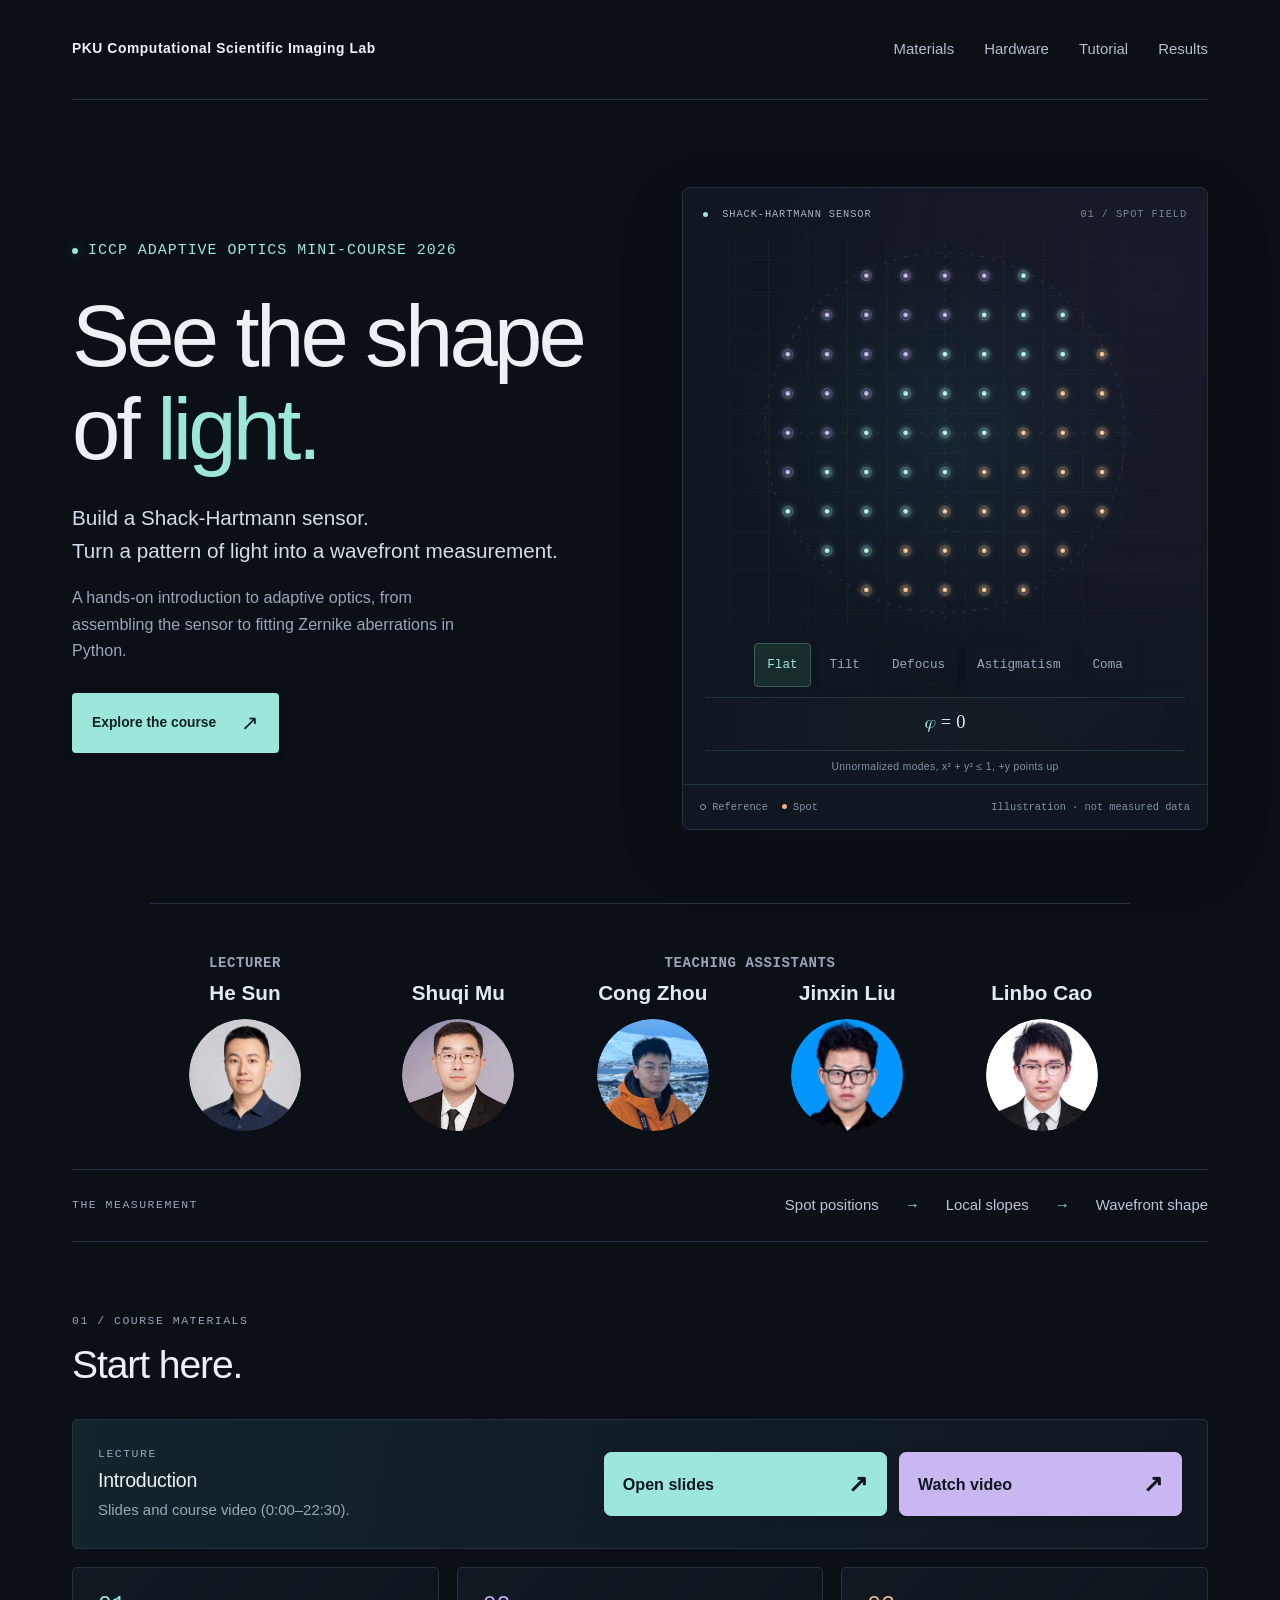
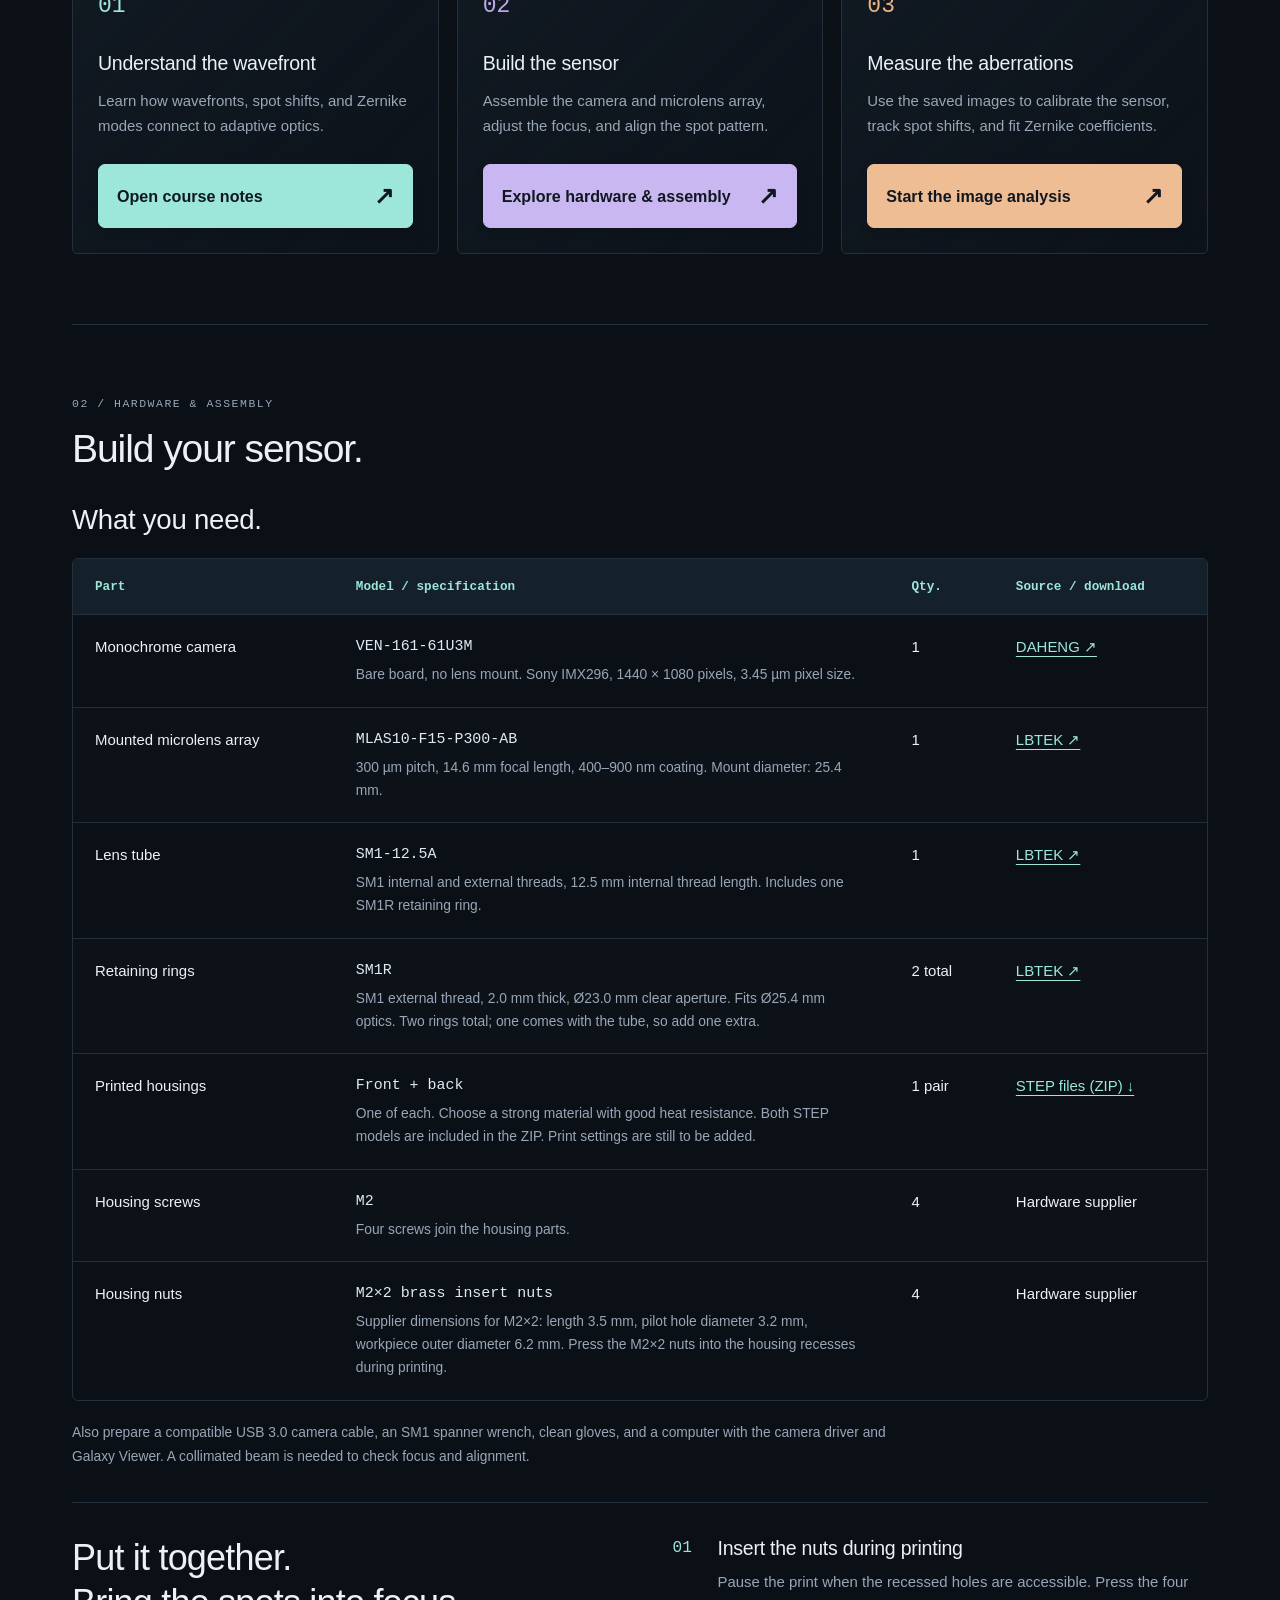
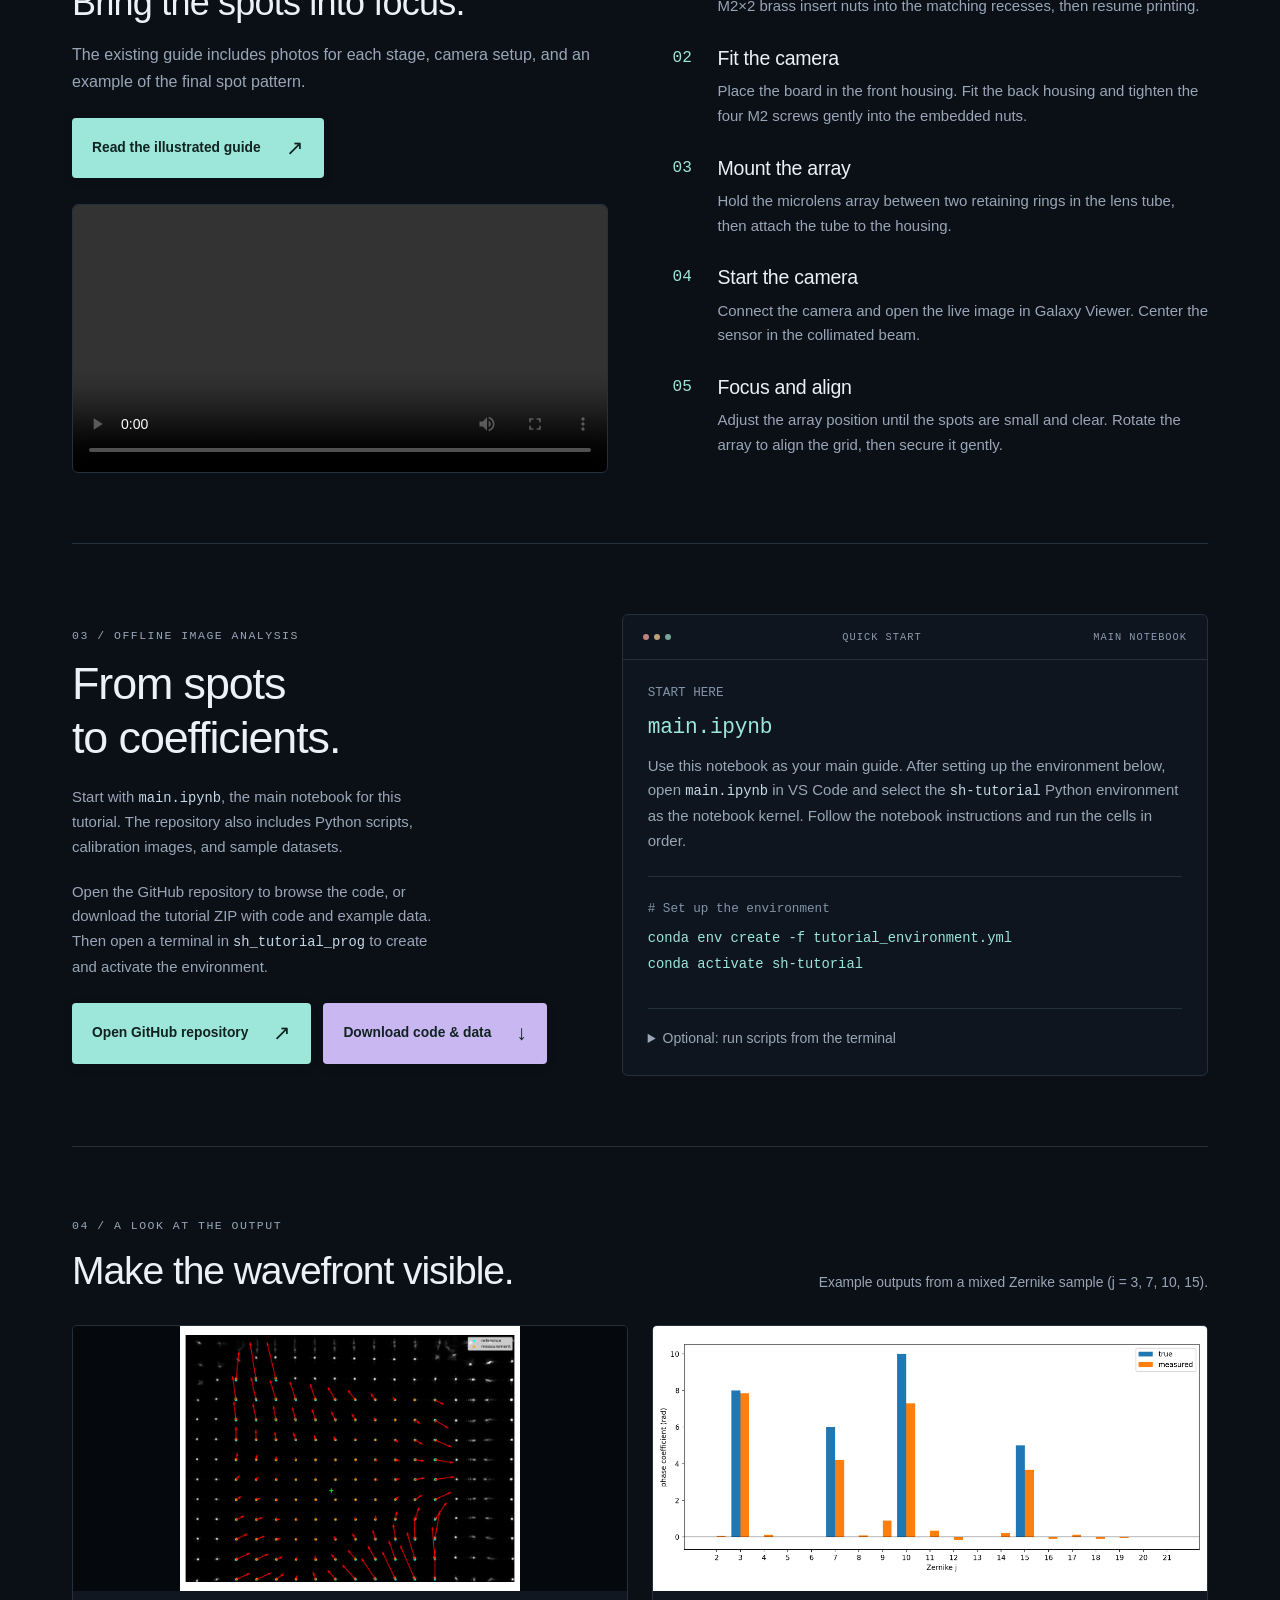
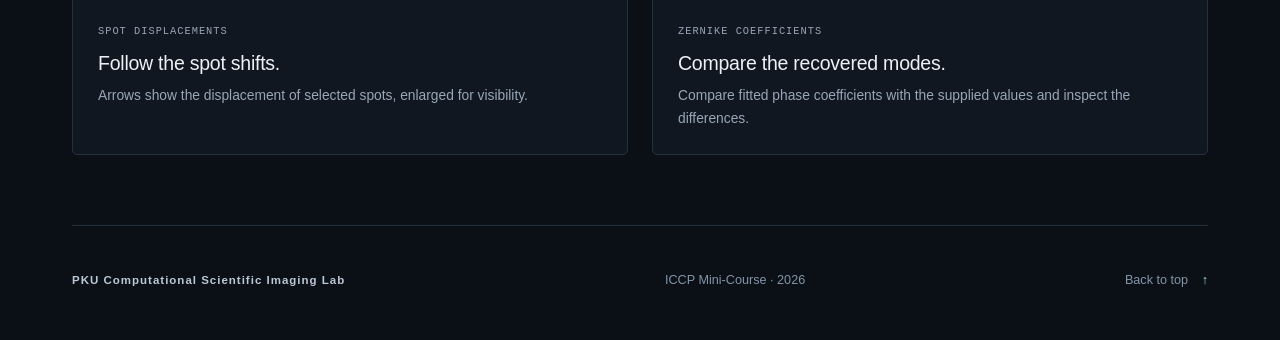
==== commit df22bfcb: "Restore tutorial download and update team photo paths" ====
--- a/index.html
+++ b/index.html
@@ -6,7 +6,7 @@
   <meta name="description" content="Build a Shack-Hartmann sensor and learn to measure wavefront aberrations. Course notes, an assembly guide, and an offline Python tutorial for ICCP 2026.">
   <meta name="theme-color" content="#0b1017">
   <title>Adaptive Optics · ICCP Mini-Course 2026</title>
-  <link rel="stylesheet" href="assets/style.css?v=20261004-lecture-combined">
+  <link rel="stylesheet" href="assets/style.css?v=20261004-repo-zip">
   <script src="assets/site.js" defer></script>
 </head>
 <body>
@@ -58,12 +58,12 @@
       </section>
 
       <section class="course-team" aria-label="Course team">
-        <div class="team-person"><span class="team-role">LECTURER</span><a class="team-person-link" href="https://hesunpu.github.io/index.html" target="_blank" rel="noopener"><span class="team-name">He Sun</span><span class="team-photo"><img src="hesun.png" alt="" width="112" height="112"></span></a></div>
+        <div class="team-person"><span class="team-role">LECTURER</span><a class="team-person-link" href="https://hesunpu.github.io/index.html" target="_blank" rel="noopener"><span class="team-name">He Sun</span><span class="team-photo"><img src="lecturer%26TAs%20pictures/hesun.png" alt="" width="112" height="112"></span></a></div>
         <div class="team-assistants"><span class="team-role">TEACHING ASSISTANTS</span><div class="assistant-grid">
-          <div class="team-person"><a class="team-person-link" href="https://scholar.google.com/citations?user=fEJv1TwAAAAJ&amp;hl=en" target="_blank" rel="noopener"><span class="team-name">Shuqi Mu</span><span class="team-photo"><img src="shuqimu.jpg" alt="" width="112" height="112"></span></a></div>
-          <div class="team-person"><div class="team-person-static"><span class="team-name">Cong Zhou</span><span class="team-photo"><img src="congzhou.jpg" alt="Portrait of Cong Zhou" width="112" height="112"></span></div></div>
-          <div class="team-person"><div class="team-person-static"><span class="team-name">Jinxin Liu</span><span class="team-photo"><img src="jinxinliu.jpg" alt="Portrait of Jinxin Liu" width="112" height="112"></span></div></div>
-          <div class="team-person"><div class="team-person-static"><span class="team-name">Linbo Cao</span><span class="team-photo"><img src="linbocao.png" alt="Portrait of Linbo Cao" width="112" height="112"></span></div></div>
+          <div class="team-person"><a class="team-person-link" href="https://scholar.google.com/citations?user=fEJv1TwAAAAJ&amp;hl=en" target="_blank" rel="noopener"><span class="team-name">Shuqi Mu</span><span class="team-photo"><img src="lecturer%26TAs%20pictures/shuqimu.jpg" alt="" width="112" height="112"></span></a></div>
+          <div class="team-person"><div class="team-person-static"><span class="team-name">Cong Zhou</span><span class="team-photo"><img src="lecturer%26TAs%20pictures/congzhou.jpg" alt="Portrait of Cong Zhou" width="112" height="112"></span></div></div>
+          <div class="team-person"><div class="team-person-static"><span class="team-name">Jinxin Liu</span><span class="team-photo"><img src="lecturer%26TAs%20pictures/jinxinliu.jpg" alt="Portrait of Jinxin Liu" width="112" height="112"></span></div></div>
+          <div class="team-person"><div class="team-person-static"><span class="team-name">Linbo Cao</span><span class="team-photo"><img src="lecturer%26TAs%20pictures/linbocao.png" alt="Portrait of Linbo Cao" width="112" height="112"></span></div></div>
         </div></div>
       </section>
 
@@ -121,7 +121,7 @@
       </section>
 
       <section class="section tutorial-section" id="tutorial" aria-labelledby="tutorial-title">
-        <div class="tutorial-copy"><p class="eyebrow">03 / OFFLINE IMAGE ANALYSIS</p><h2 id="tutorial-title">From spots<br>to coefficients.</h2><p>Start with <code>main.ipynb</code>, the main notebook for this tutorial. The repository also includes Python scripts, calibration images, and sample datasets.</p><p>Open the GitHub repository and clone it or use GitHub's download option. Then open a terminal in <code>sh_tutorial_prog</code> to create and activate the environment.</p><a class="button primary" href="https://github.com/congzhou235-prog/iccp-adaptive-optics-2026" target="_blank" rel="noopener">Open GitHub repository <span aria-hidden="true">↗</span></a></div>
+        <div class="tutorial-copy"><p class="eyebrow">03 / OFFLINE IMAGE ANALYSIS</p><h2 id="tutorial-title">From spots<br>to coefficients.</h2><p>Start with <code>main.ipynb</code>, the main notebook for this tutorial. The repository also includes Python scripts, calibration images, and sample datasets.</p><p>Open the GitHub repository to browse the code, or download the tutorial ZIP with code and example data. Then open a terminal in <code>sh_tutorial_prog</code> to create and activate the environment.</p><div class="tutorial-actions"><a class="button primary" href="https://github.com/congzhou235-prog/iccp-adaptive-optics-2026" target="_blank" rel="noopener">Open GitHub repository <span aria-hidden="true">↗</span></a><a class="button secondary" href="downloads/sh-tutorial.zip" download>Download code &amp; data <span aria-hidden="true">↓</span></a></div></div>
         <div class="terminal">
           <div class="terminal-header"><span class="terminal-dots" aria-hidden="true"><i></i><i></i><i></i></span><span>QUICK START</span><span>MAIN NOTEBOOK</span></div>
           <div class="terminal-body">
--- a/assets/style.css
+++ b/assets/style.css
@@ -45,6 +45,10 @@
 .lecture-resource .card-link{width:100%;min-width:0;margin-top:0}
 @media(max-width:900px){.lecture-resource{grid-template-columns:1fr}}
 @media(max-width:600px){.lecture-actions{grid-template-columns:1fr}}
+.tutorial-actions{display:flex;flex-wrap:wrap;gap:12px}
+.button.secondary{background:#c9b7f1;color:#102320}
+.button.secondary:hover{background:#decff8;color:#102320}
+@media(max-width:740px){.tutorial-actions .button{flex:1 1 220px}}
 @media(min-width:1450px){.hero{padding:100px 0 85px}}
 @media(max-width:1000px){.page-shell{padding:0 28px}.hero{gap:28px;padding:65px 0}.panel-id{display:none}.hero .eyebrow{font-size:13.8px}h1{letter-spacing:-2.5px}.hero-description{font-size:18.4px}.hero-actions{gap:18px}.tutorial-section{gap:35px}.material-card{padding:20px}.material-card h3{font-size:18.4px}.sensor-panel>figcaption{flex-direction:column;gap:6px}.principle-strip p{gap:15px}}
 @media(max-width:740px){.page-shell{padding:0 22px}.site-header{min-height:88px;flex-wrap:wrap;justify-content:center;padding:20px 0;gap:14px}.brand{font-size:12.65px}.site-header nav{font-size:13.8px;gap:28px}.hero{grid-template-columns:1fr;gap:40px;padding:50px 0 38px}.hero-copy{max-width:520px}h1{font-size:71.3px}.hero-detail{max-width:430px}.sensor-panel{width:100%;max-width:490px;justify-self:center}.panel-id{display:block}.sensor-panel>figcaption{flex-direction:row;flex-wrap:wrap}.principle-strip{align-items:flex-start;flex-direction:column;gap:10px}.principle-strip p{gap:12px;font-size:12.65px;flex-wrap:wrap}.section{padding:43px 0}.section-heading{align-items:flex-start;flex-direction:column;gap:14px;margin-bottom:25px}.section-heading>p br{display:none}h2{font-size:34.5px}.material-grid{grid-template-columns:1fr;gap:13px}.card-top{margin-bottom:18px}.material-card{padding:23px}.material-card h3{font-size:21.85px}.material-card p{margin-bottom:20px}.tutorial-section{grid-template-columns:1fr;gap:28px}.tutorial-copy h2{font-size:40.25px}.tutorial-copy>p:not(.eyebrow):not(.download-note){max-width:none}.terminal-body{padding:20px}.result-grid{grid-template-columns:1fr;gap:20px}.result-image{height:auto;min-height:190px}.result-card img{height:auto;max-height:360px}.result-card .coefficient-image{padding:10px 0}footer{flex-wrap:wrap;padding:27px 0;gap:15px}footer p{order:3;width:100%;font-size:11.5px}.hero-tags{font-size:10.35px;gap:12px}.hero-tags span+span:before{margin-right:12px}}
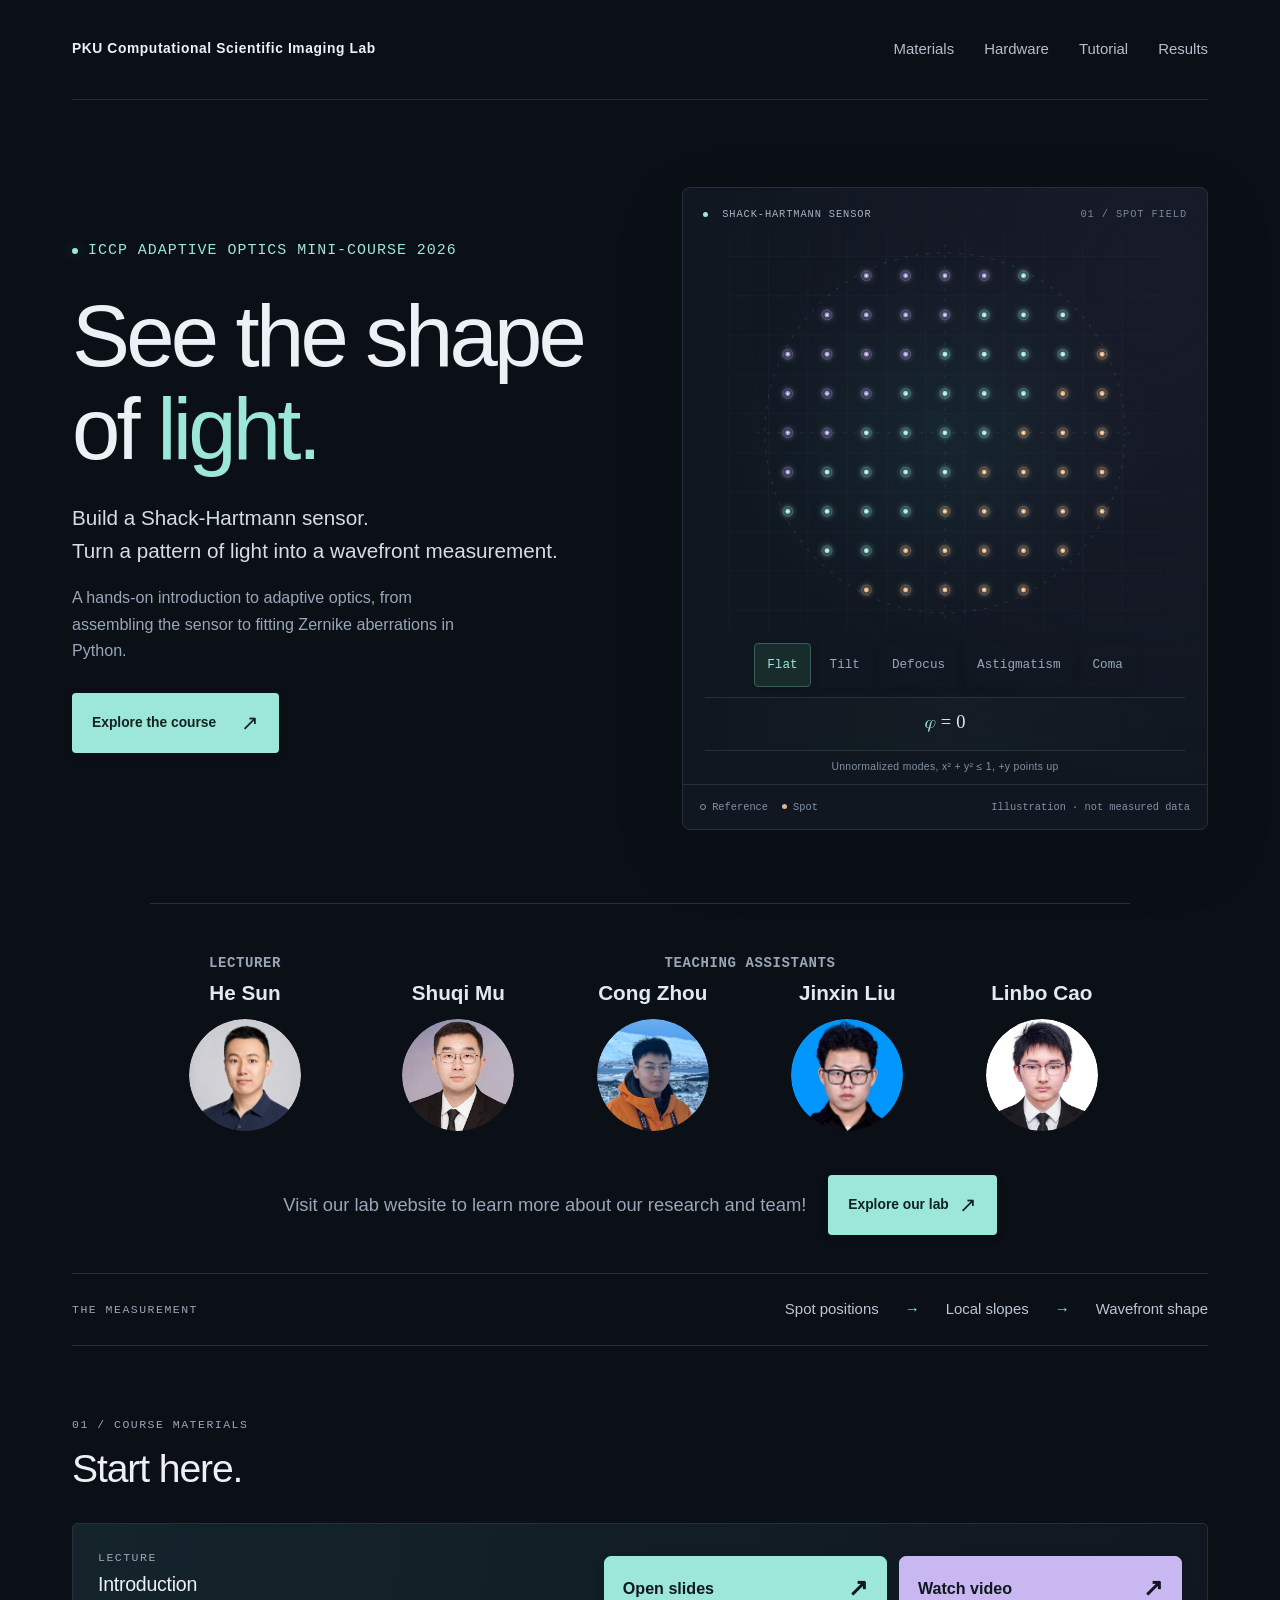
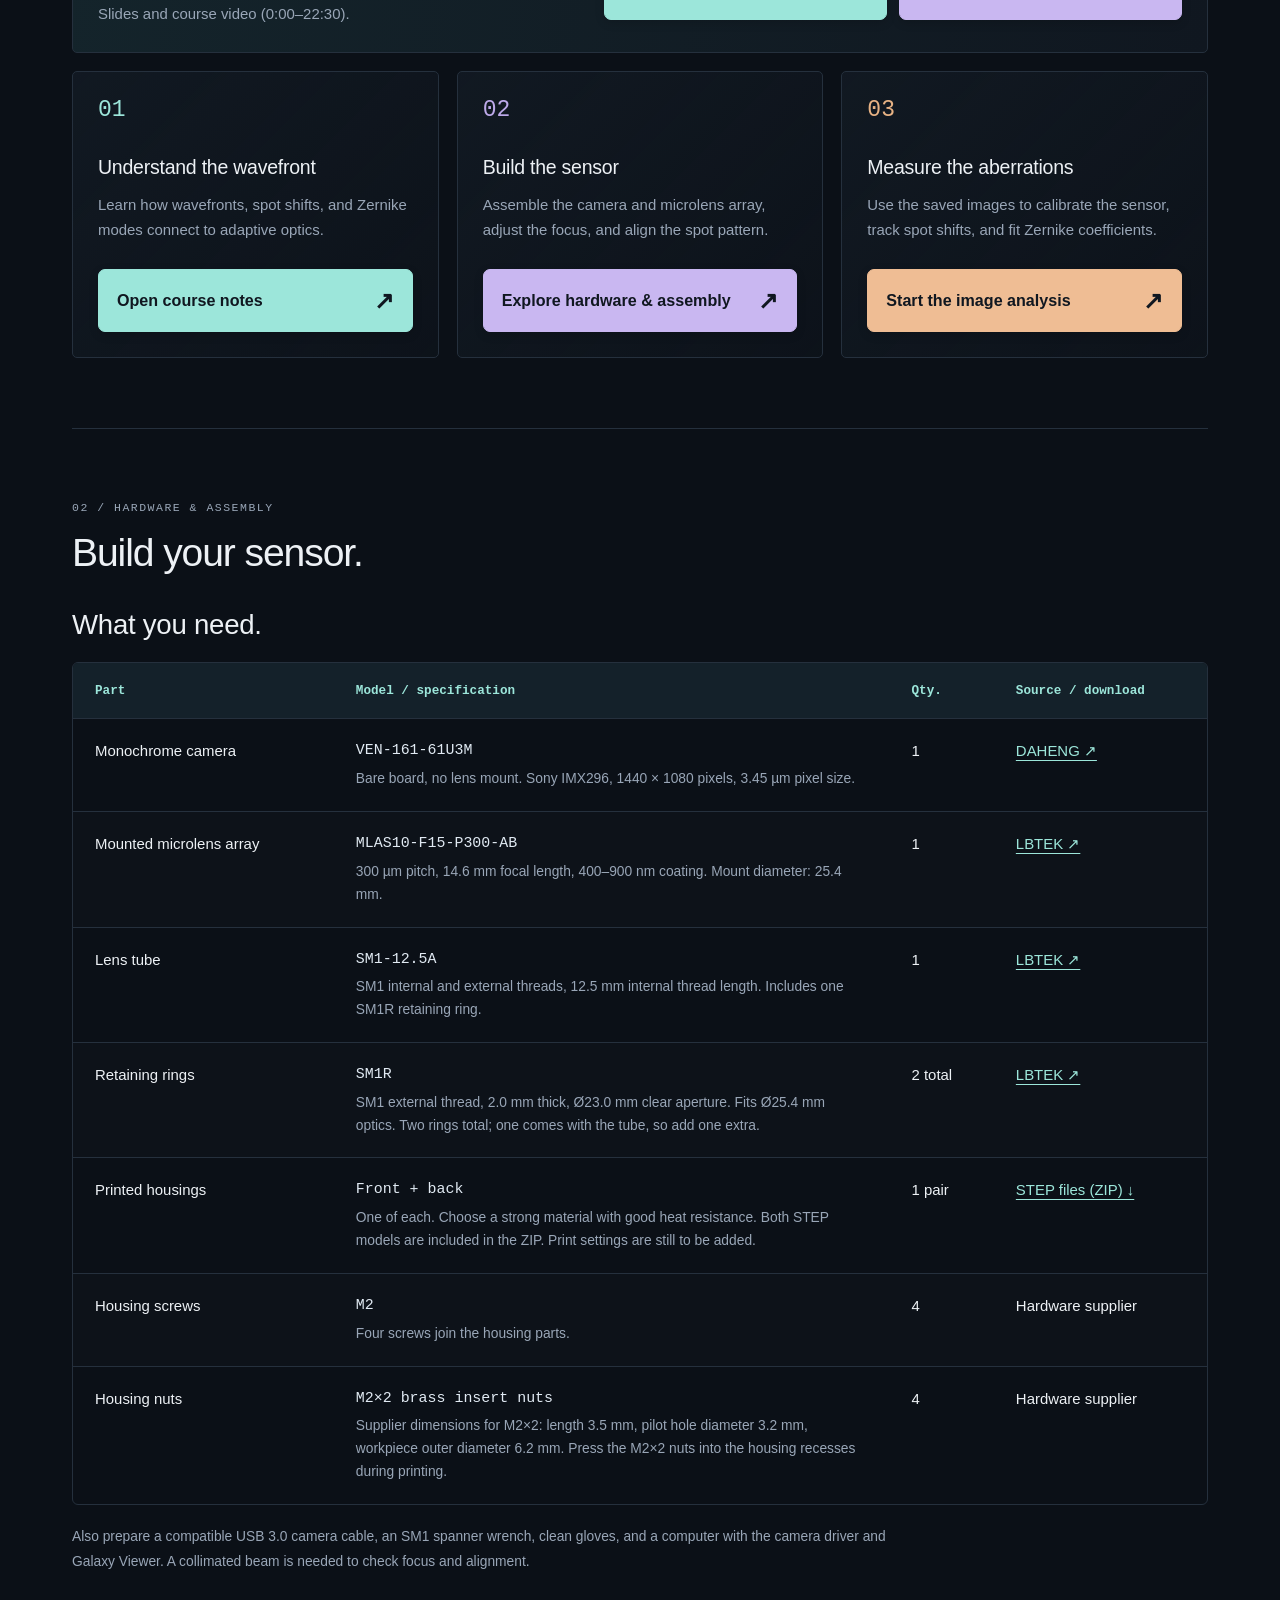
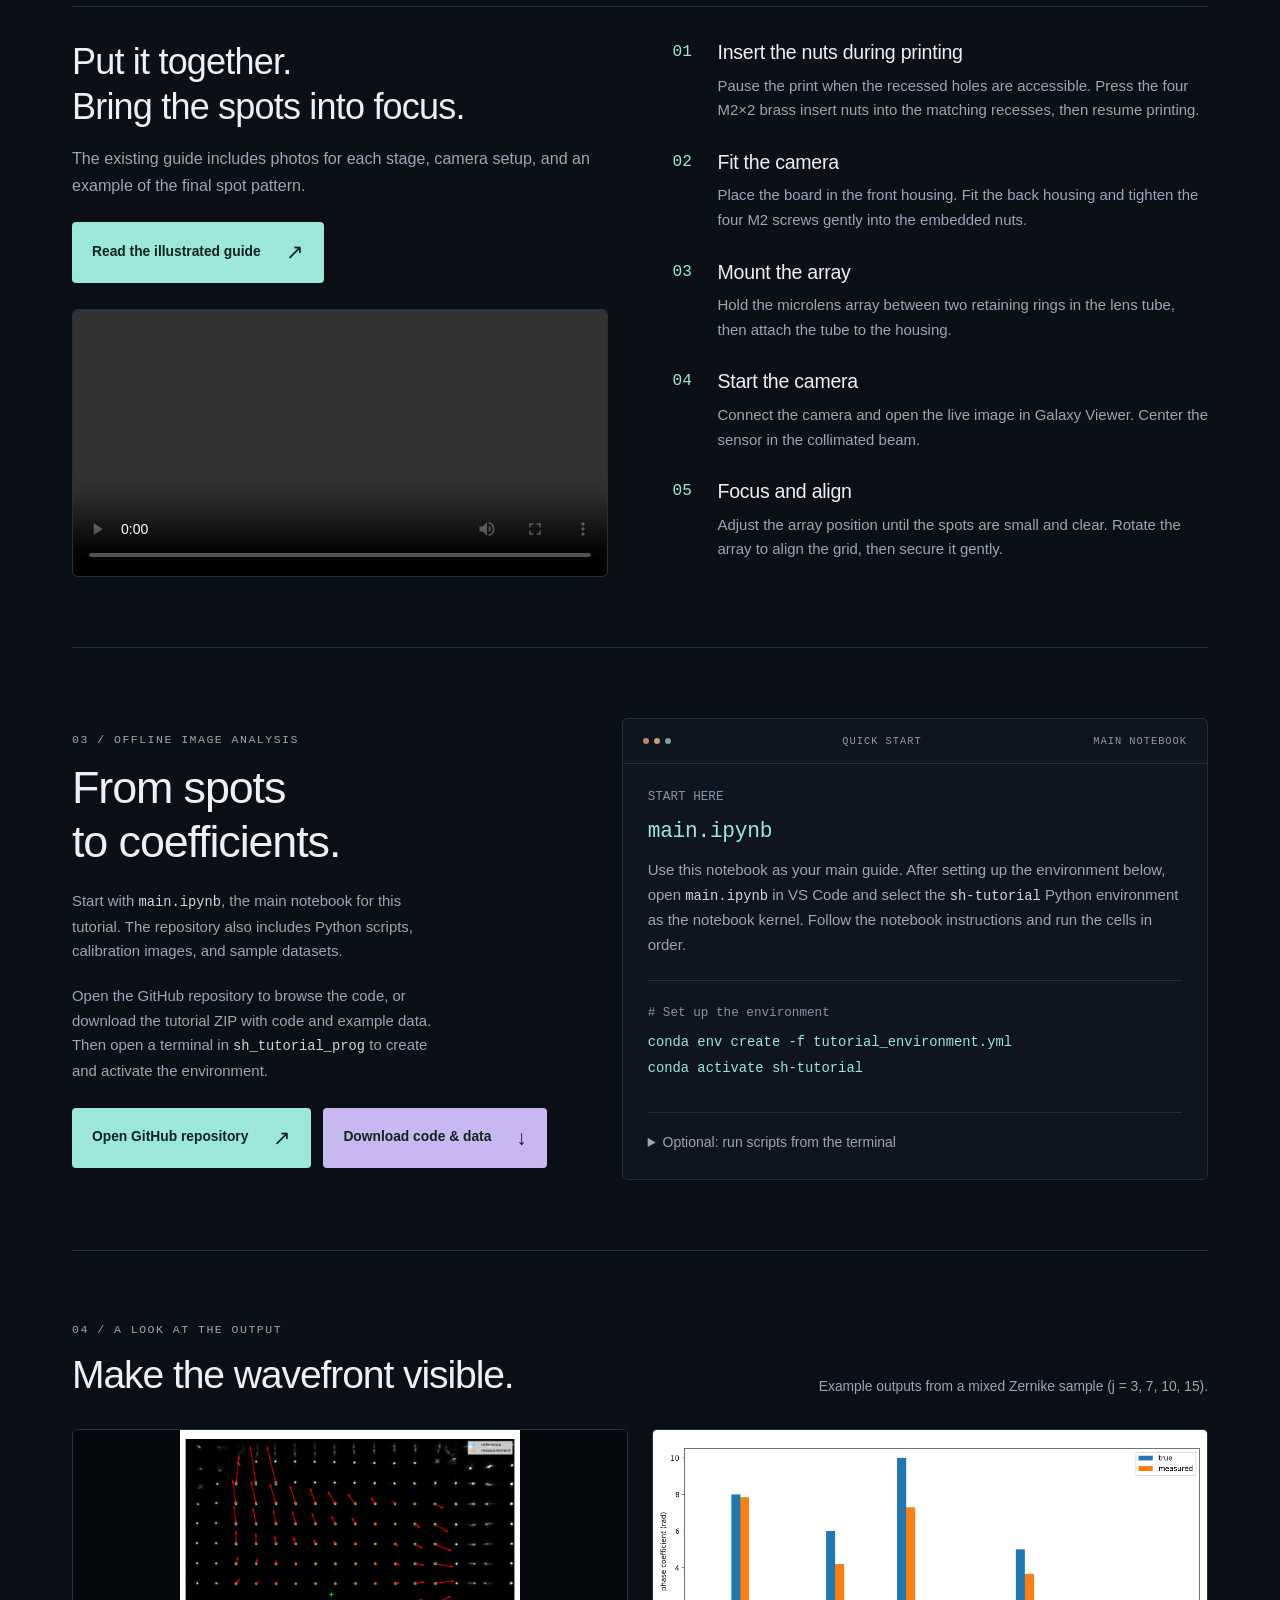
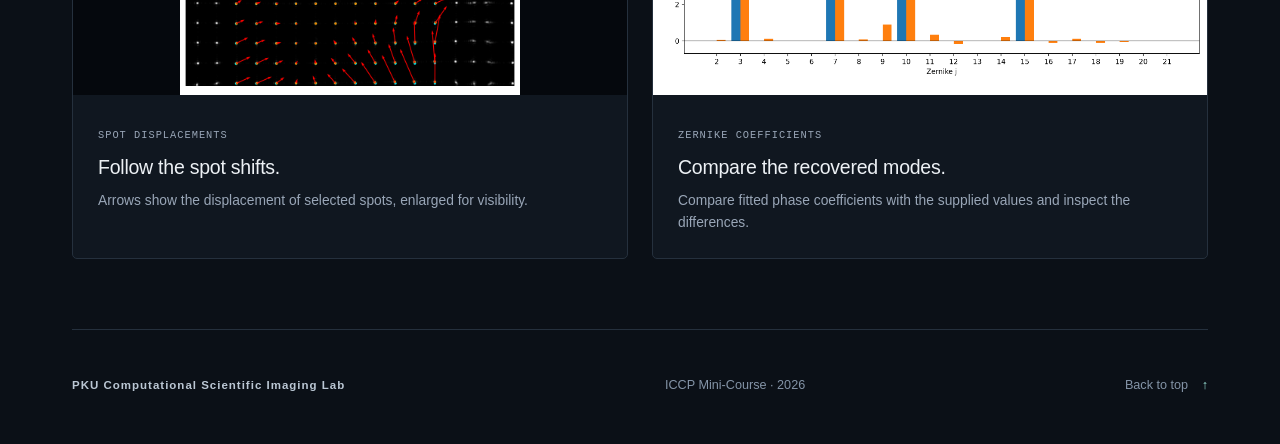
==== commit b0e7b0f9: "Add a "Visit Our Lab Website" button" ====
--- a/index.html
+++ b/index.html
@@ -6,7 +6,7 @@
   <meta name="description" content="Build a Shack-Hartmann sensor and learn to measure wavefront aberrations. Course notes, an assembly guide, and an offline Python tutorial for ICCP 2026.">
   <meta name="theme-color" content="#0b1017">
   <title>Adaptive Optics · ICCP Mini-Course 2026</title>
-  <link rel="stylesheet" href="assets/style.css?v=20261004-repo-zip">
+  <link rel="stylesheet" href="assets/style.css?v=20261004-team-update">
   <script src="assets/site.js" defer></script>
 </head>
 <body>
@@ -65,6 +65,7 @@
           <div class="team-person"><div class="team-person-static"><span class="team-name">Jinxin Liu</span><span class="team-photo"><img src="lecturer%26TAs%20pictures/jinxinliu.jpg" alt="Portrait of Jinxin Liu" width="112" height="112"></span></div></div>
           <div class="team-person"><div class="team-person-static"><span class="team-name">Linbo Cao</span><span class="team-photo"><img src="lecturer%26TAs%20pictures/linbocao.png" alt="Portrait of Linbo Cao" width="112" height="112"></span></div></div>
         </div></div>
+        <div class="team-lab-invite"><p>Visit our lab website to learn more about our research and team!</p><a class="button primary" href="https://ai4scientificimaging.org/" target="_blank" rel="noopener">Explore our lab <span aria-hidden="true">↗</span></a></div>
       </section>
 
       <div class="principle-strip"><span class="eyebrow">THE MEASUREMENT</span><p>Spot positions <span aria-hidden="true">→</span> Local slopes <span aria-hidden="true">→</span> Wavefront shape</p></div>
--- a/assets/style.css
+++ b/assets/style.css
@@ -15,6 +15,9 @@
 .team-person-link .team-name:hover,.team-person-link:focus-visible .team-name{color:var(--accent)}
 .team-photo{display:block;width:112px;height:112px;border-radius:50%;overflow:hidden}
 .team-photo img{display:block;width:100%;height:100%;border-radius:50%;object-fit:cover;object-position:center 32%}
+.team-lab-invite{grid-column:1/-1;display:flex;align-items:center;justify-content:center;flex-wrap:wrap;gap:12px 22px;margin-top:14px;text-align:center}
+.team-lab-invite p{font-size:18.4px;color:var(--muted)}
+.team-lab-invite .button{gap:10px}
 @media(max-width:800px){.course-team{grid-template-columns:1fr;gap:25px;max-width:650px}}
 @media(max-width:600px){.assistant-grid{grid-template-columns:repeat(2,minmax(0,1fr));gap:23px 12px}}
 .lecture-resource{--action-bg:var(--accent);display:grid;grid-template-columns:minmax(0,1fr) minmax(0,1.2fr);align-items:center;gap:24px;padding:25px;margin-bottom:18px;border:1px solid var(--line);border-radius:5px;background:linear-gradient(100deg,#14242b,#101720)}
